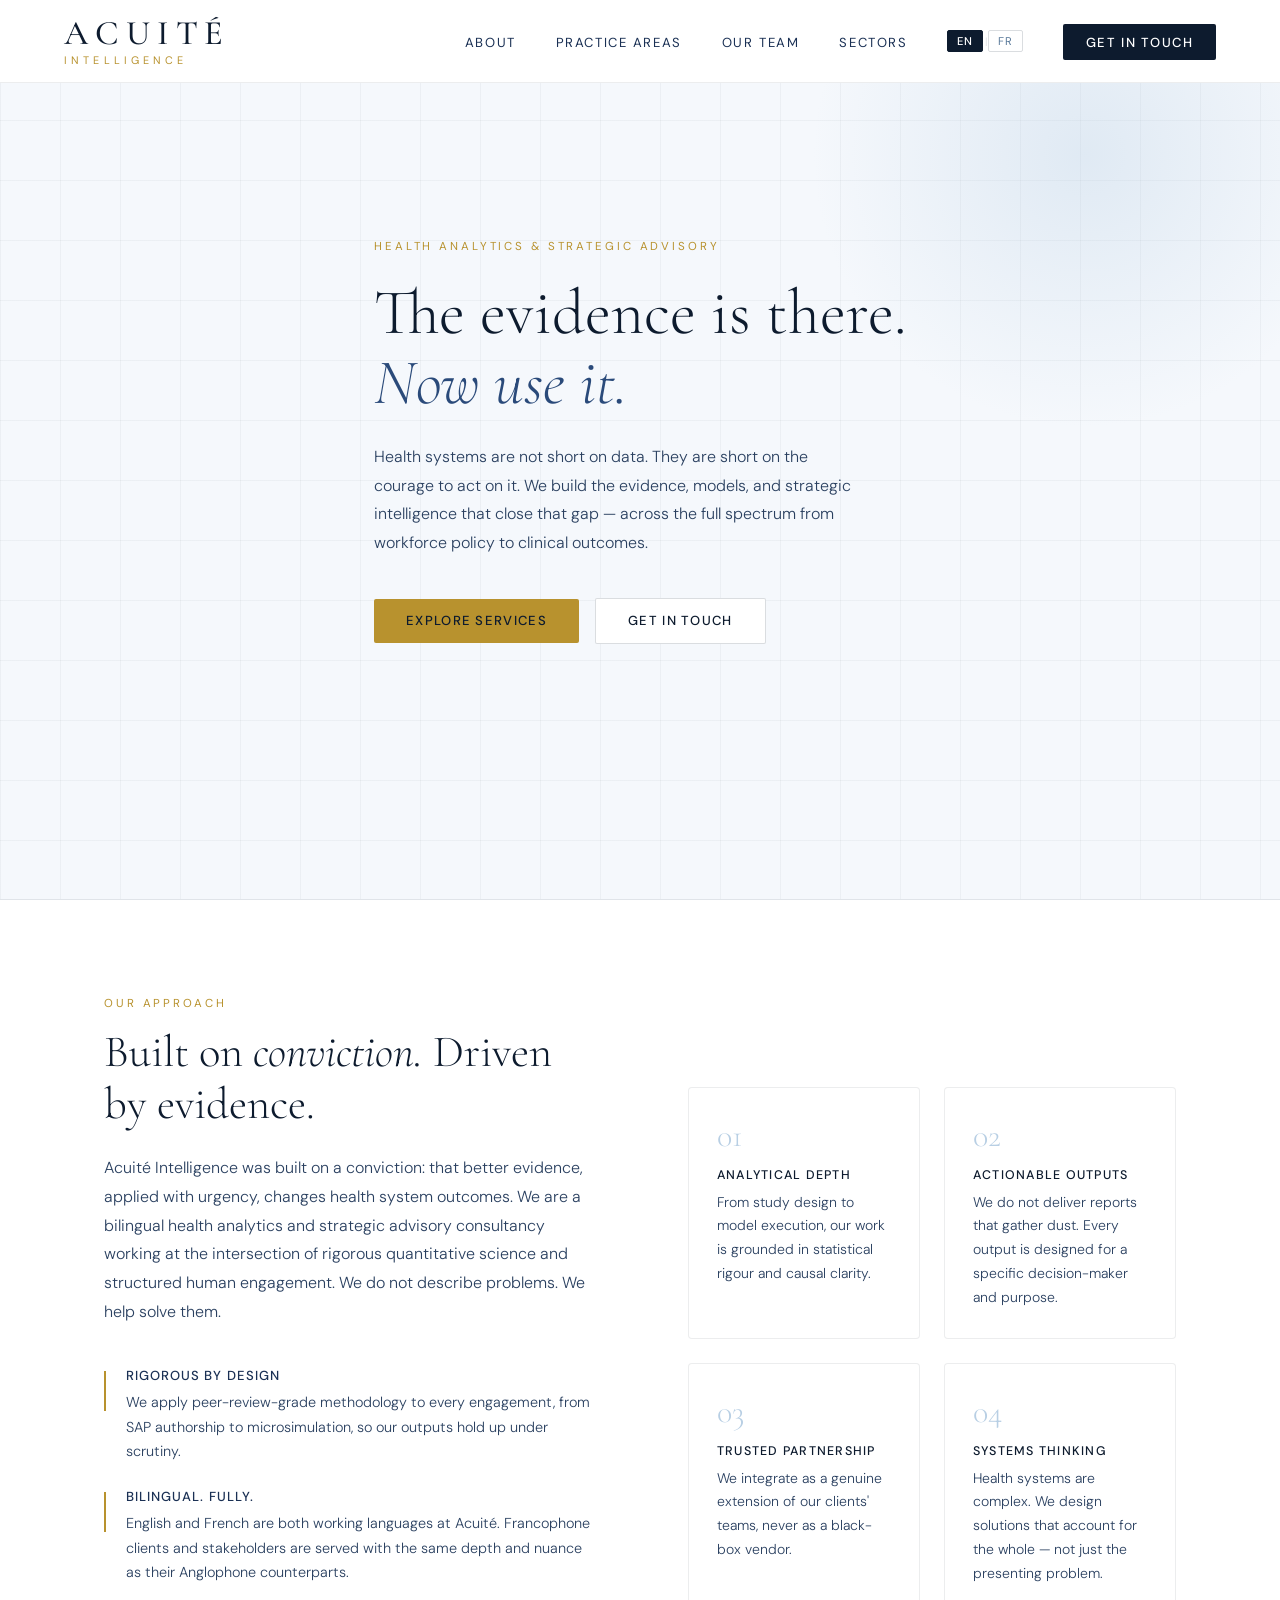
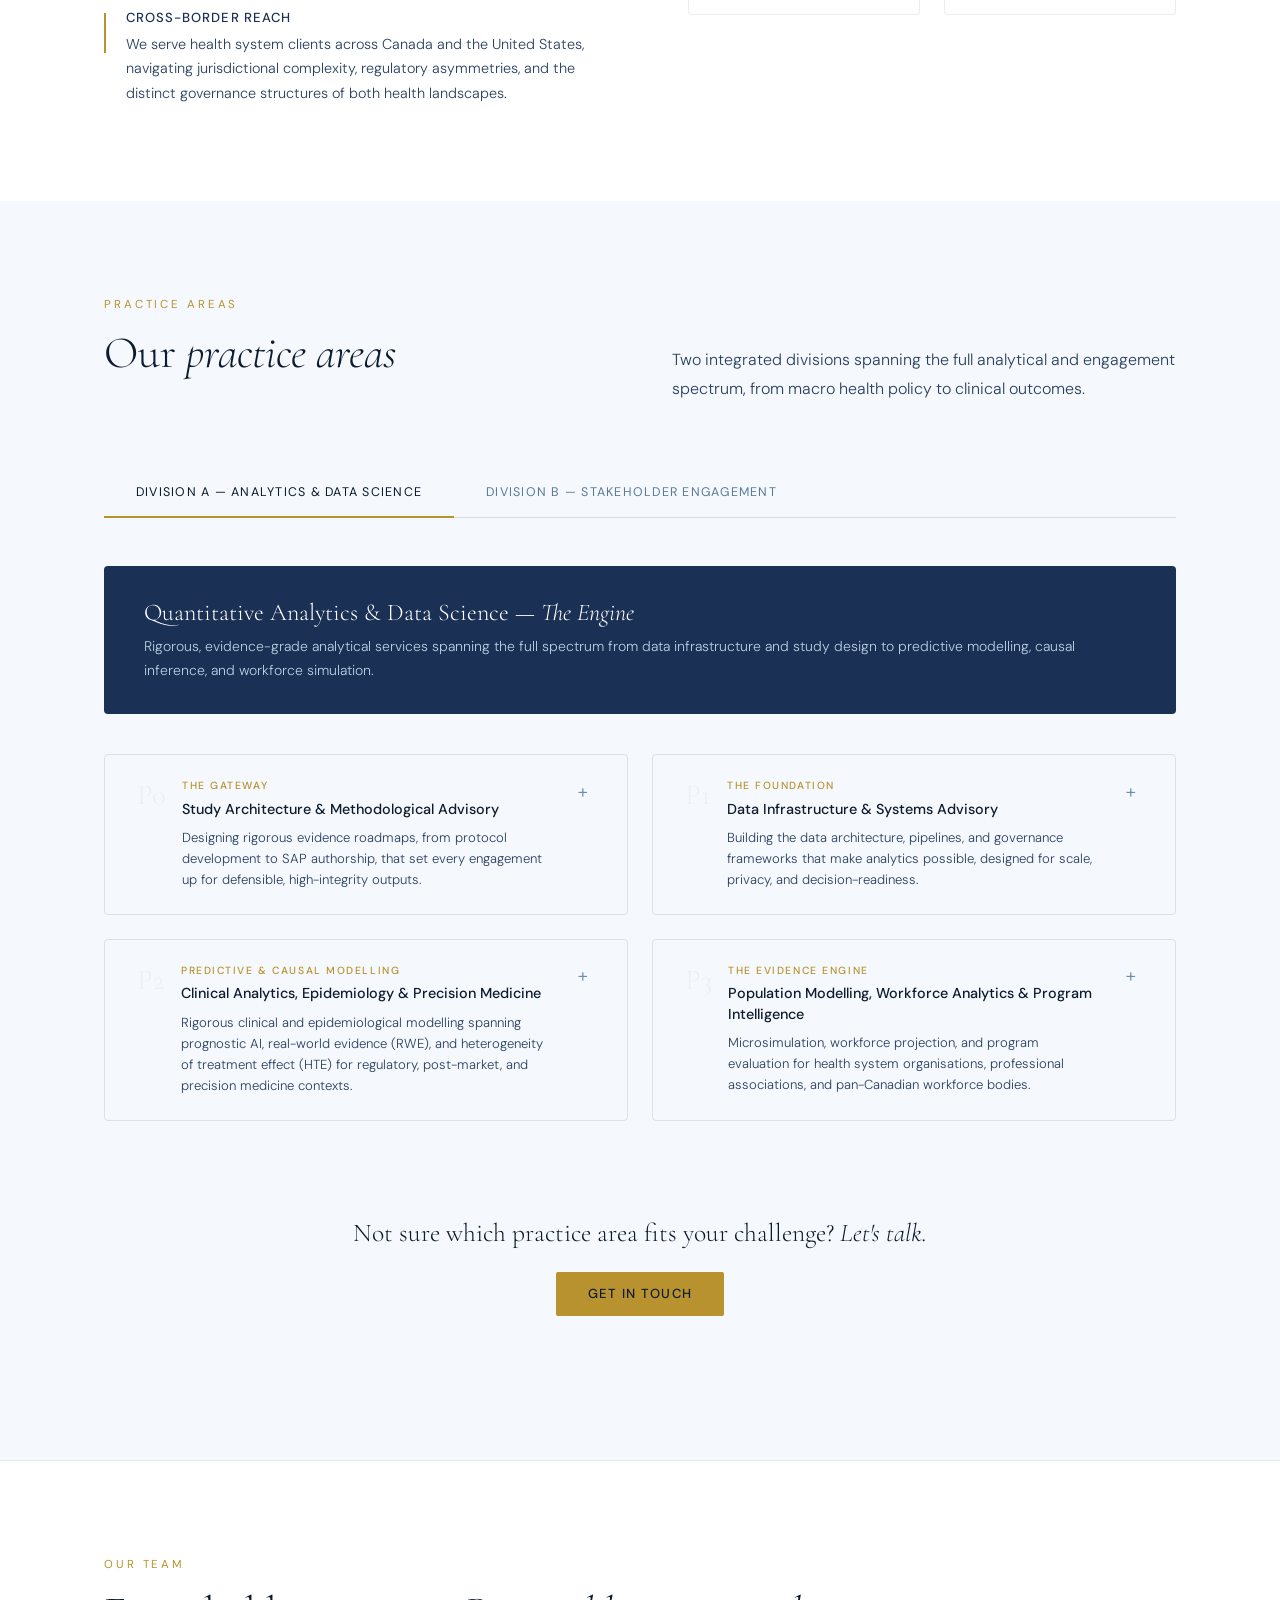
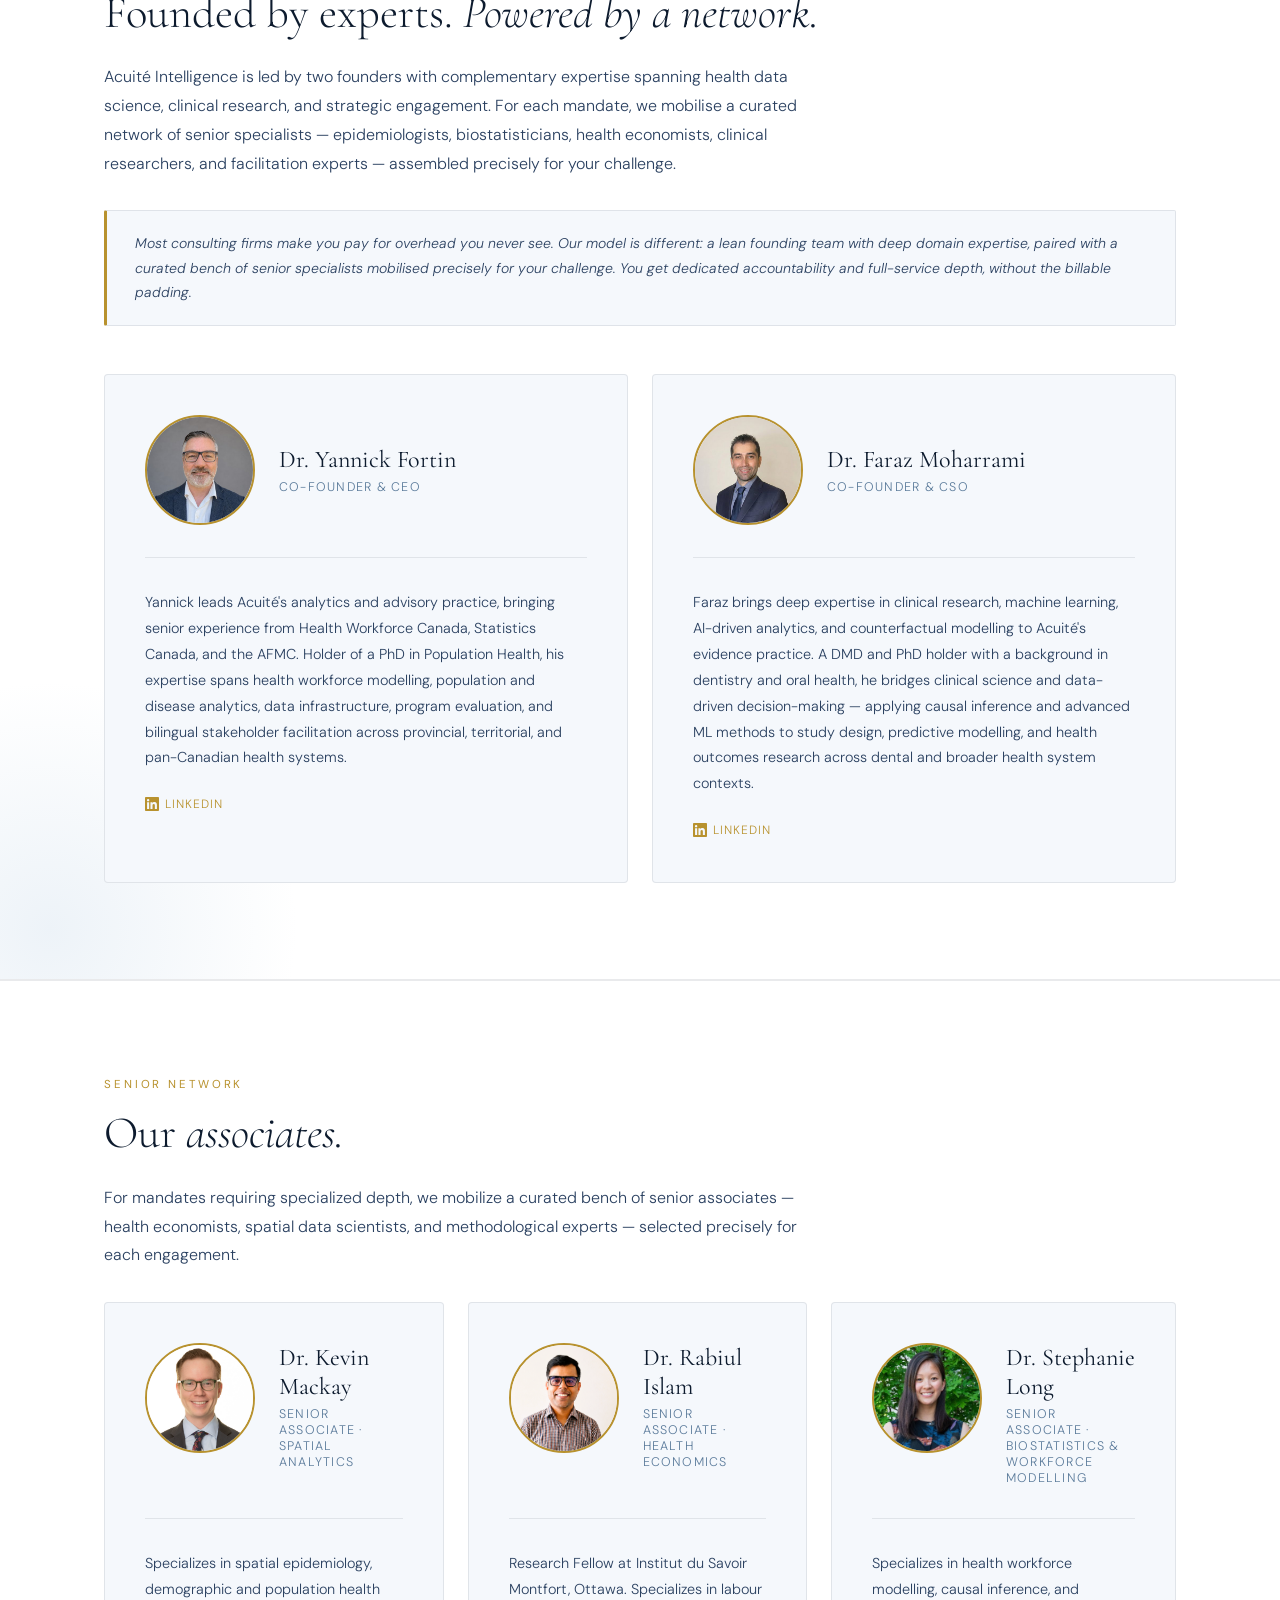
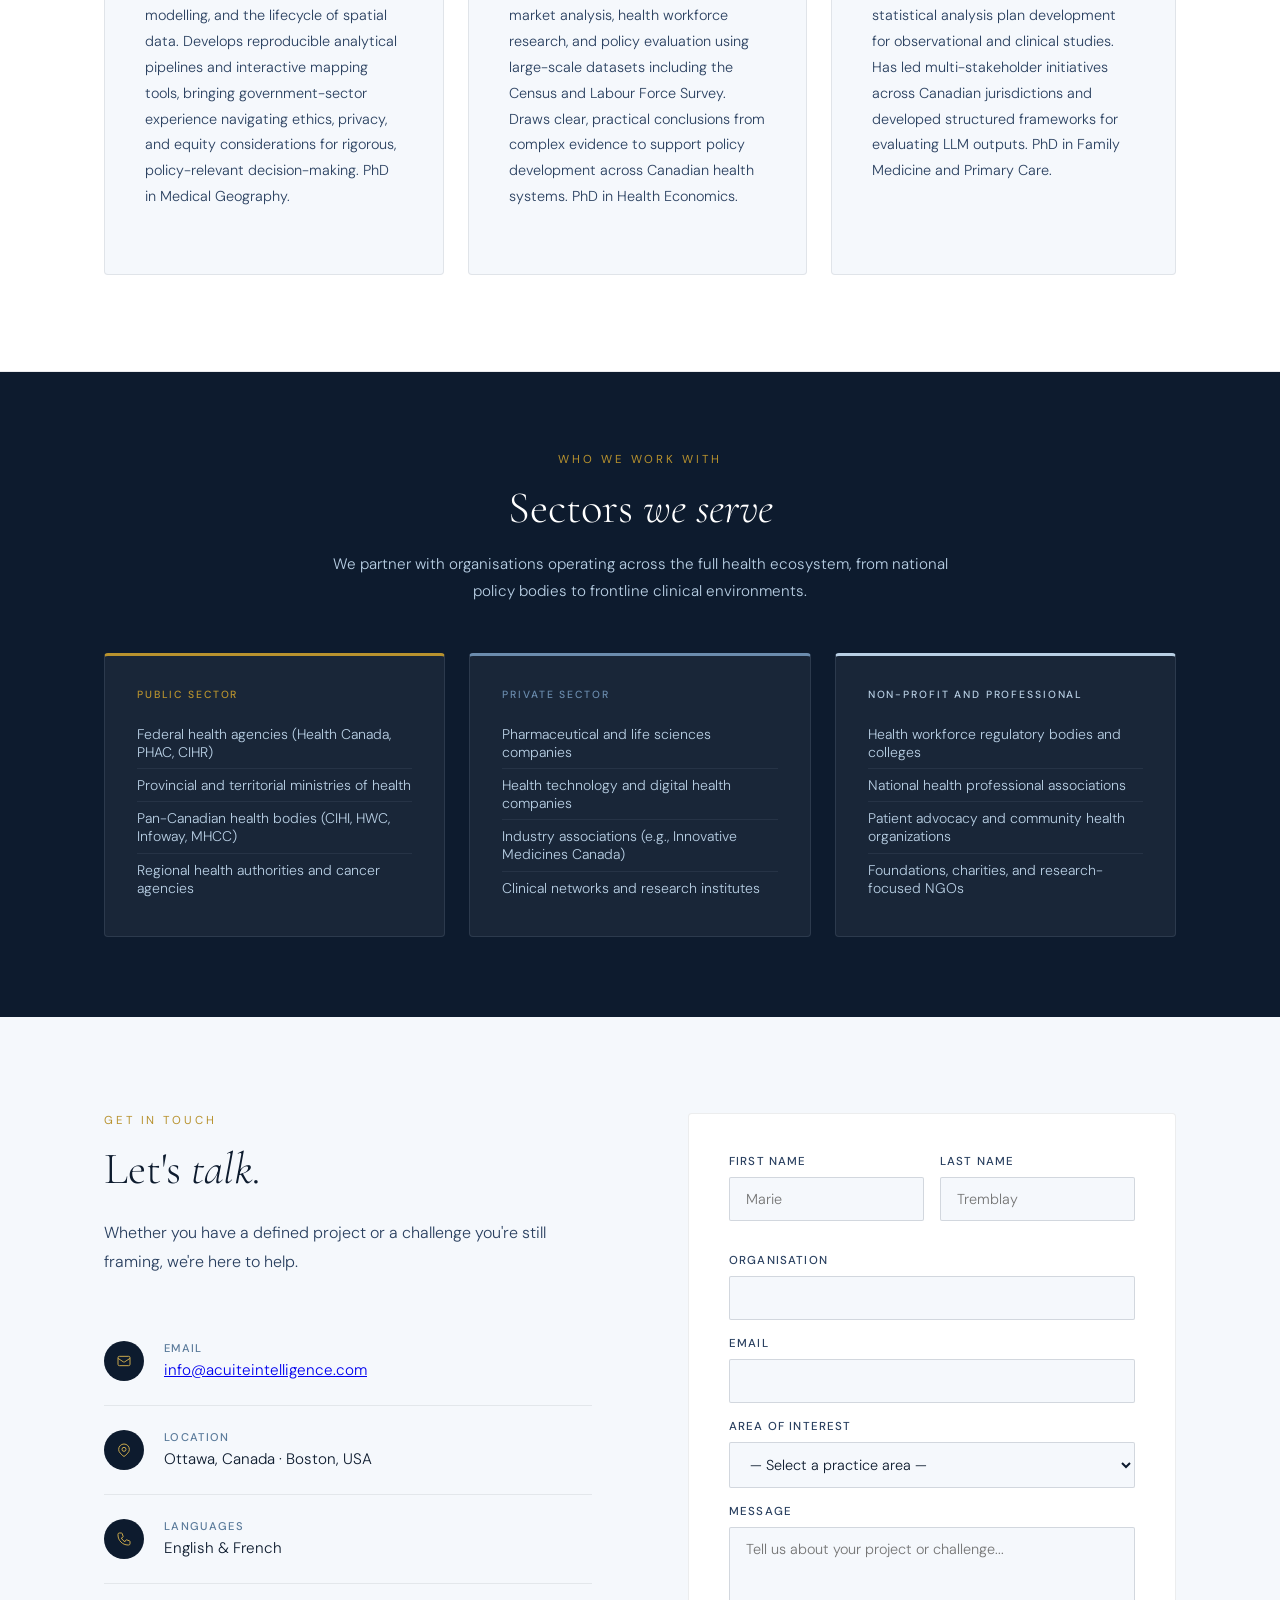
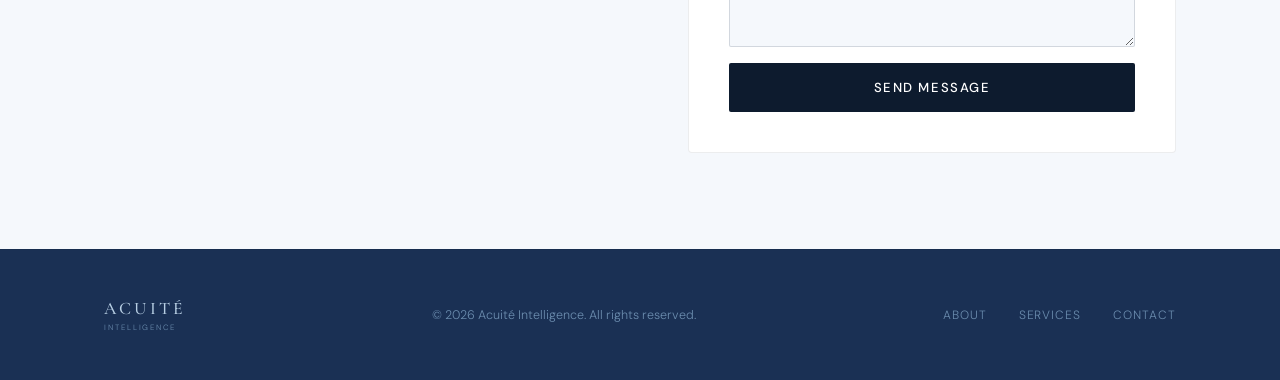
==== website/index.html @ c7eca4fe "Add Associates section with Kevin Mackay, Rabiul Islam, and Stephanie Long - New bilingual Associate" ====
<!DOCTYPE html>
<html lang="en">
<head>
<meta charset="UTF-8">
<meta name="viewport" content="width=device-width, initial-scale=1.0">
<title>Acuité Intelligence | Health Analytics & Stakeholder Engagement</title>
<link rel="preconnect" href="https://fonts.googleapis.com">
<link rel="preconnect" href="https://fonts.gstatic.com" crossorigin>
<link href="https://fonts.googleapis.com/css2?family=Cormorant+Garamond:ital,wght@0,300;0,400;0,500;0,600;1,300;1,400&family=DM+Sans:wght@300;400;500&display=swap" rel="stylesheet">
<style>
  :root {
    --navy-deep: #0d1b2e;
    --navy-mid: #1a3054;
    --navy-light: #2a4a7a;
    --slate: #3d5a80;
    --steel: #6b8cae;
    --mist: #b8cfe4;
    --cloud: #e8f0f8;
    --pearl: #f5f8fc;
    --white: #ffffff;
    --gold: #b8922e;
    --gold-light: #d4a93a;
    --gold-muted: #e8d8a8;
    --text-dark: #0d1b2e;
    --text-mid: #2a4060;
    --text-muted: #5a7a9a;

    /* Light theme overrides */
    --bg-primary: #ffffff;
    --bg-secondary: #f5f8fc;
    --bg-tertiary: #edf2f8;
    --border-light: rgba(13,27,46,0.09);
    --border-mid: rgba(13,27,46,0.15);
  }

  * { margin: 0; padding: 0; box-sizing: border-box; }

  html { scroll-behavior: smooth; }

  body {
    font-family: 'DM Sans', sans-serif;
    font-weight: 300;
    color: var(--text-dark);
    background: var(--white);
    overflow-x: hidden;
    width: 100%;
    max-width: 100vw;
  }

  /* ─── NAV ─── */
  nav {
    position: fixed;
    top: 0; left: 0; right: 0;
    z-index: 100;
    padding: 1rem 4rem;
    display: flex;
    align-items: center;
    justify-content: space-between;
    background: rgba(255,255,255,0.97);
    backdrop-filter: blur(12px);
    border-bottom: 1px solid rgba(13,27,46,0.08);
    transition: all 0.3s ease;
  }

  .nav-logo {
    display: flex;
    align-items: center;
    gap: 0.75rem;
    text-decoration: none;
  }

  .nav-logo-text {
    display: flex;
    flex-direction: column;
    line-height: 1;
    text-decoration: none;
    gap: 5px;
  }

  .nav-logo-name {
    font-family: 'Cormorant Garamond', serif;
    font-size: 2.15rem;
    font-weight: 500;
    letter-spacing: 0.2em;
    color: var(--navy-deep);
    line-height: 1;
  }

  .nav-logo-sub {
    font-family: 'DM Sans', sans-serif;
    font-size: 0.68rem;
    font-weight: 400;
    letter-spacing: 0.38em;
    color: var(--gold);
    text-transform: uppercase;
    line-height: 1;
  }

  .nav-logo:hover .nav-logo-name { color: var(--navy-mid); }
  .nav-logo:hover .nav-logo-sub { color: var(--navy-light); }

  .nav-links {
    display: flex;
    align-items: center;
    gap: 2.5rem;
    list-style: none;
  }

  .nav-links a {
    text-decoration: none;
    font-size: 0.82rem;
    font-weight: 400;
    letter-spacing: 0.12em;
    text-transform: uppercase;
    color: var(--navy-mid);
    transition: color 0.2s;
  }

  .nav-links a:hover { color: var(--gold); }

  .nav-lang {
    display: flex;
    gap: 0.4rem;
    align-items: center;
  }

  .lang-btn {
    background: none;
    border: 1px solid var(--border-mid);
    padding: 0.3rem 0.7rem;
    font-size: 0.75rem;
    letter-spacing: 0.08em;
    cursor: pointer;
    color: var(--text-mid);
    font-family: 'DM Sans', sans-serif;
    transition: all 0.2s;
    border-radius: 2px;
  }

  .lang-btn.active, .lang-btn:hover {
    background: var(--navy-deep);
    color: var(--white);
    border-color: var(--navy-deep);
  }

  .nav-cta {
    background: var(--navy-deep);
    color: var(--white) !important;
    padding: 0.6rem 1.4rem !important;
    border-radius: 2px;
    transition: background 0.2s !important;
    font-weight: 500 !important;
  }

  .nav-cta:hover { background: var(--navy-mid) !important; color: var(--white) !important; }

  /* ─── NAV LANG TOGGLE ─── */
  .nav-lang-item {
    display: flex;
    align-items: center;
    gap: 0;
  }

  .nav-lang-toggle {
    background: none;
    border: 1px solid var(--border-mid);
    padding: 0.2rem 0.55rem;
    font-size: 0.7rem;
    letter-spacing: 0.1em;
    font-weight: 400;
    cursor: pointer;
    color: var(--text-muted);
    font-family: 'DM Sans', sans-serif;
    transition: all 0.2s;
    text-transform: uppercase;
    border-radius: 2px;
  }

  .nav-lang-toggle.active {
    background: var(--navy-deep);
    color: var(--white);
    border-color: var(--navy-deep);
    font-weight: 500;
  }

  .nav-lang-toggle:hover:not(.active) {
    border-color: var(--navy-mid);
    color: var(--navy-deep);
  }

  .nav-lang-sep {
    color: var(--border-mid);
    font-size: 0.65rem;
    user-select: none;
    padding: 0 0.1rem;
  }


  /* ─── HAMBURGER MENU ─── */
  .hamburger {
    display: none;
    flex-direction: column;
    gap: 5px;
    cursor: pointer;
    padding: 4px;
    background: none;
    border: none;
    z-index: 200;
  }

  .hamburger span {
    display: block;
    width: 24px;
    height: 2px;
    background: var(--navy-deep);
    border-radius: 2px;
    transition: all 0.3s ease;
    transform-origin: center;
  }

  .hamburger.open span:nth-child(1) {
    transform: translateY(7px) rotate(45deg);
  }
  .hamburger.open span:nth-child(2) {
    opacity: 0;
    transform: scaleX(0);
  }
  .hamburger.open span:nth-child(3) {
    transform: translateY(-7px) rotate(-45deg);
  }

  .mobile-menu {
    display: none;
    position: fixed;
    top: 72px;
    left: 0;
    right: 0;
    background: rgba(255,255,255,0.98);
    backdrop-filter: blur(12px);
    border-bottom: 1px solid var(--border-light);
    z-index: 99;
    padding: 1.5rem 1.5rem 2rem;
    flex-direction: column;
    gap: 0;
    box-shadow: 0 8px 32px rgba(13,27,46,0.08);
  }

  .mobile-menu.open {
    display: flex;
  }

  .mobile-menu a {
    text-decoration: none;
    font-size: 0.9rem;
    font-weight: 400;
    letter-spacing: 0.08em;
    text-transform: uppercase;
    color: var(--navy-mid);
    padding: 1rem 0;
    border-bottom: 1px solid var(--border-light);
    display: block;
    transition: color 0.2s;
  }

  .mobile-menu a:last-child {
    border-bottom: none;
  }

  .mobile-menu a:hover { color: var(--gold); }

  .mobile-menu .mobile-cta {
    margin-top: 1.25rem;
    background: var(--navy-deep);
    color: var(--white) !important;
    text-align: center;
    padding: 0.9rem 1.5rem;
    border-radius: 2px;
    border-bottom: none !important;
    font-weight: 500 !important;
  }

  .mobile-menu .mobile-cta:hover {
    background: var(--navy-mid) !important;
  }

  .mobile-menu .mobile-lang {
    display: flex;
    gap: 0.5rem;
    margin-top: 1rem;
    padding-top: 1rem;
    border-top: 1px solid var(--border-light);
  }

  .mobile-menu .mobile-lang button {
    flex: 1;
    padding: 0.6rem;
    font-size: 0.8rem;
    font-family: 'DM Sans', sans-serif;
    letter-spacing: 0.1em;
    background: none;
    border: 1px solid var(--border-mid);
    border-radius: 2px;
    cursor: pointer;
    color: var(--text-mid);
    transition: all 0.2s;
  }

  .mobile-menu .mobile-lang button.active,
  .mobile-menu .mobile-lang button:hover {
    background: var(--navy-deep);
    color: var(--white);
    border-color: var(--navy-deep);
  }



  /* ─── HERO LANGUAGE TOGGLE ─── */
  .hero-lang {
    display: flex;
    align-items: center;
    gap: 0;
    margin-bottom: 2rem;
  }

  .hero-lang-btn {
    background: none;
    border: none;
    padding: 0.2rem 0.6rem;
    font-size: 0.72rem;
    letter-spacing: 0.12em;
    font-weight: 400;
    cursor: pointer;
    color: var(--text-muted);
    font-family: 'DM Sans', sans-serif;
    transition: color 0.2s;
    text-transform: uppercase;
  }

  .hero-lang-divider {
    font-size: 0.65rem;
    color: var(--border-mid);
    user-select: none;
  }

  .hero-lang-btn.active {
    color: var(--navy-deep);
    font-weight: 500;
  }

  .hero-lang-btn:hover:not(.active) {
    color: var(--navy-mid);
  }

  /* ─── HERO ─── */
  #home {
    min-height: 100vh;
    background: var(--bg-secondary);
    display: flex;
    align-items: center;
    position: relative;
    overflow: hidden;
    padding-top: 80px;
    border-bottom: 1px solid var(--border-light);
  }

  .hero-grid-overlay {
    position: absolute;
    inset: 0;
    background-image:
      linear-gradient(rgba(13,27,46,0.04) 1px, transparent 1px),
      linear-gradient(90deg, rgba(13,27,46,0.04) 1px, transparent 1px);
    background-size: 60px 60px;
  }

  .hero-accent {
    position: absolute;
    top: -120px;
    right: -80px;
    width: 550px;
    height: 550px;
    border-radius: 50%;
    background: radial-gradient(circle, rgba(184,207,228,0.35) 0%, transparent 70%);
  }

  .hero-content {
    position: relative;
    z-index: 2;
    max-width: 900px;
    margin: 0 auto;
    padding: 0 4rem;
    display: flex;
    flex-direction: column;
    align-items: flex-start;
  }

  .hero-text {}

  .hero-eyebrow {
    font-size: 0.72rem;
    letter-spacing: 0.25em;
    text-transform: uppercase;
    color: var(--gold);
    margin-bottom: 1.5rem;
    font-weight: 400;
  }

  .hero-title {
    font-family: 'Cormorant Garamond', serif;
    font-size: 4rem;
    font-weight: 300;
    line-height: 1.1;
    color: var(--navy-deep);
    margin-bottom: 1.5rem;
  }

  .hero-title em {
    font-style: italic;
    color: var(--navy-light);
  }

  .hero-subtitle {
    font-size: 1rem;
    line-height: 1.8;
    color: var(--text-mid);
    margin-bottom: 2.5rem;
    font-weight: 300;
    max-width: 480px;
  }

  .hero-subtitle-fr {
    display: none;
  }

  .hero-actions {
    display: flex;
    gap: 1rem;
    align-items: center;
  }

  .btn-primary {
    background: var(--gold);
    color: var(--navy-deep);
    padding: 0.85rem 2rem;
    text-decoration: none;
    font-size: 0.82rem;
    font-weight: 500;
    letter-spacing: 0.1em;
    text-transform: uppercase;
    border-radius: 2px;
    transition: all 0.2s;
  }

  .btn-primary:hover { background: var(--gold-light); }

  .btn-outline {
    color: var(--navy-deep);
    padding: 0.85rem 2rem;
    text-decoration: none;
    font-size: 0.82rem;
    font-weight: 500;
    letter-spacing: 0.1em;
    text-transform: uppercase;
    border: 1px solid var(--border-mid);
    border-radius: 2px;
    transition: all 0.2s;
    background: var(--white);
  }

  .btn-outline:hover { border-color: var(--navy-deep); background: var(--pearl); }

  .hero-visual {
    display: flex;
    flex-direction: column;
    gap: 1rem;
  }

  .hero-stat-card {
    background: rgba(255,255,255,0.05);
    border: 1px solid rgba(184,207,228,0.15);
    border-radius: 4px;
    padding: 1.5rem 2rem;
    display: flex;
    align-items: center;
    gap: 1.5rem;
    backdrop-filter: blur(8px);
    transition: all 0.3s;
    animation: fadeInRight 0.8s ease both;
  }

  .hero-stat-card:nth-child(2) { animation-delay: 0.15s; margin-left: 2rem; }
  .hero-stat-card:nth-child(3) { animation-delay: 0.3s; }

  @keyframes fadeInRight {
    from { opacity: 0; transform: translateX(30px); }
    to { opacity: 1; transform: translateX(0); }
  }

  .stat-icon {
    width: 40px;
    height: 40px;
    background: rgba(201,168,76,0.15);
    border-radius: 50%;
    display: flex;
    align-items: center;
    justify-content: center;
    flex-shrink: 0;
  }

  .stat-icon svg { width: 18px; height: 18px; }

  .stat-label {
    font-size: 0.72rem;
    letter-spacing: 0.1em;
    text-transform: uppercase;
    color: var(--steel);
    margin-bottom: 0.25rem;
  }

  .stat-value {
    font-family: 'Cormorant Garamond', serif;
    font-size: 1.3rem;
    font-weight: 400;
    color: var(--white);
  }

  /* ─── SECTIONS ─── */
  section {
    padding: 6rem 0;
    width: 100%;
    overflow-x: hidden;
  }

  .container {
    max-width: 1200px;
    margin: 0 auto;
    padding: 0 4rem;
  }

  .section-eyebrow {
    font-size: 0.72rem;
    letter-spacing: 0.25em;
    text-transform: uppercase;
    color: var(--gold);
    margin-bottom: 1rem;
    font-weight: 400;
  }

  .section-title {
    font-family: 'Cormorant Garamond', serif;
    font-size: 2.8rem;
    font-weight: 300;
    line-height: 1.15;
    color: var(--navy-deep);
    margin-bottom: 1.5rem;
  }

  .section-title em { font-style: italic; }

  .section-lead {
    font-size: 1rem;
    line-height: 1.8;
    color: var(--text-mid);
    max-width: 600px;
    font-weight: 300;
  }

  /* ─── ABOUT ─── */
  #about {
    background: var(--white);
  }

  .about-grid {
    display: grid;
    grid-template-columns: 1fr 1fr;
    gap: 6rem;
    align-items: center;
  }

  .about-text {}

  .about-pillars {
    display: flex;
    flex-direction: column;
    gap: 1.5rem;
    margin-top: 2.5rem;
  }

  .pillar {
    display: flex;
    gap: 1.25rem;
    align-items: flex-start;
  }

  .pillar-line {
    width: 2px;
    min-height: 40px;
    background: var(--gold);
    flex-shrink: 0;
    margin-top: 4px;
  }

  .pillar h4 {
    font-size: 0.82rem;
    font-weight: 500;
    letter-spacing: 0.08em;
    text-transform: uppercase;
    color: var(--navy-mid);
    margin-bottom: 0.4rem;
  }

  .pillar p {
    font-size: 0.9rem;
    line-height: 1.7;
    color: var(--text-mid);
    font-weight: 300;
  }

  .about-values {
    display: grid;
    grid-template-columns: 1fr 1fr;
    gap: 1.5rem;
  }

  .value-card {
    background: var(--white);
    border: 1px solid rgba(13,27,46,0.08);
    border-radius: 4px;
    padding: 1.75rem;
    transition: all 0.3s;
  }

  .value-card:hover {
    border-color: var(--gold);
    transform: translateY(-3px);
    box-shadow: 0 12px 40px rgba(13,27,46,0.08);
  }

  .value-num {
    font-family: 'Cormorant Garamond', serif;
    font-size: 2rem;
    font-weight: 300;
    color: var(--mist);
    display: block;
    margin-bottom: 0.75rem;
  }

  .value-card h4 {
    font-size: 0.78rem;
    font-weight: 500;
    letter-spacing: 0.1em;
    text-transform: uppercase;
    color: var(--navy-deep);
    margin-bottom: 0.5rem;
  }

  .value-card p {
    font-size: 0.875rem;
    line-height: 1.7;
    color: var(--text-mid);
    font-weight: 300;
  }

  /* ─── SERVICES ─── */
  #services {
    background: var(--bg-secondary);
  }

  .services-header {
    display: grid;
    grid-template-columns: 1fr 1fr;
    gap: 4rem;
    align-items: end;
    margin-bottom: 4rem;
  }

  .division-tabs {
    display: flex;
    gap: 0;
    border-bottom: 1px solid rgba(13,27,46,0.12);
    margin-bottom: 3rem;
  }

  .div-tab {
    padding: 1rem 2rem;
    font-size: 0.78rem;
    font-weight: 400;
    letter-spacing: 0.1em;
    text-transform: uppercase;
    color: var(--text-muted);
    cursor: pointer;
    border-bottom: 2px solid transparent;
    margin-bottom: -1px;
    transition: all 0.2s;
    background: none;
    border-top: none;
    border-left: none;
    border-right: none;
    font-family: 'DM Sans', sans-serif;
  }

  .div-tab.active {
    color: var(--navy-deep);
    border-bottom-color: var(--gold);
  }

  .div-tab:hover { color: var(--navy-mid); }

  .division-content { display: none; }
  .division-content.active { display: block; }

  .div-intro {
    background: var(--navy-mid);
    border-radius: 4px;
    padding: 2rem 2.5rem;
    margin-bottom: 2.5rem;
    display: flex;
    gap: 2rem;
    align-items: center;
  }

  .div-intro-text h3 {
    font-family: 'Cormorant Garamond', serif;
    font-size: 1.5rem;
    font-weight: 300;
    color: var(--white);
    margin-bottom: 0.5rem;
  }

  .div-intro-text p {
    font-size: 0.875rem;
    line-height: 1.7;
    color: var(--mist);
    font-weight: 300;
  }

  .practices-grid {
    display: grid;
    grid-template-columns: repeat(2, 1fr);
    gap: 1.5rem;
  }

  .practice-card {
    border: 1px solid rgba(13,27,46,0.1);
    border-radius: 4px;
    overflow: hidden;
    transition: all 0.3s;
    cursor: pointer;
  }

  .practice-card:hover {
    border-color: var(--navy-mid);
    box-shadow: 0 8px 32px rgba(13,27,46,0.1);
  }

  .practice-card.open { border-color: var(--gold); }

  .practice-header {
    padding: 1.5rem 2rem;
    display: flex;
    justify-content: space-between;
    align-items: flex-start;
    gap: 1rem;
  }

  .practice-num {
    font-family: 'Cormorant Garamond', serif;
    font-size: 1.8rem;
    font-weight: 300;
    color: var(--cloud);
    flex-shrink: 0;
    line-height: 1;
    margin-top: 2px;
  }

  .practice-meta { flex: 1; }

  .practice-tag {
    font-size: 0.65rem;
    font-weight: 500;
    letter-spacing: 0.15em;
    text-transform: uppercase;
    color: var(--gold);
    margin-bottom: 0.4rem;
  }

  .practice-title {
    font-size: 0.9rem;
    font-weight: 500;
    color: var(--navy-deep);
    line-height: 1.4;
  }

  .practice-goal {
    font-size: 0.82rem;
    line-height: 1.6;
    color: var(--text-mid);
    font-weight: 300;
    margin-top: 0.5rem;
  }

  .practice-toggle {
    width: 24px;
    height: 24px;
    display: flex;
    align-items: center;
    justify-content: center;
    flex-shrink: 0;
    color: var(--steel);
    transition: transform 0.2s;
    font-size: 1.2rem;
    line-height: 1;
  }

  .practice-card.open .practice-toggle { transform: rotate(45deg); }

  .practice-body {
    max-height: 0;
    overflow: hidden;
    transition: max-height 0.4s ease;
  }

  .practice-card.open .practice-body { max-height: 600px; }

  .practice-services {
    padding: 0 2rem 1.75rem;
    border-top: 1px solid rgba(13,27,46,0.07);
    margin-top: 0;
    padding-top: 1.25rem;
  }

  .practice-services li {
    font-size: 0.85rem;
    line-height: 1.6;
    color: var(--text-mid);
    font-weight: 300;
    padding: 0.4rem 0;
    border-bottom: 1px solid rgba(13,27,46,0.05);
    list-style: none;
    display: flex;
    gap: 0.75rem;
    align-items: flex-start;
  }

  .practice-services li::before {
    content: '—';
    color: var(--gold);
    flex-shrink: 0;
    font-size: 0.75rem;
    margin-top: 2px;
  }

  .practice-services li:last-child { border-bottom: none; }

  .services-cta {
    margin-top: 3rem;
    text-align: center;
    padding: 3rem 2rem;
    background: var(--pearl);
    border-radius: 4px;
  }

  .services-cta .btn-primary {
    display: inline-block;
    max-width: 280px;
    width: auto;
    white-space: nowrap;
  }

  .services-cta p {
    font-family: 'Cormorant Garamond', serif;
    font-size: 1.6rem;
    font-weight: 300;
    color: var(--navy-deep);
    margin-bottom: 1.5rem;
  }

  /* ─── TEAM / ABOUT ─── */
  #team {
    background: var(--white);
    position: relative;
    overflow: hidden;
    border-top: 1px solid var(--border-light);
    border-bottom: 1px solid var(--border-light);
  }

  #team::before {
    content: '';
    position: absolute;
    bottom: -200px;
    left: -200px;
    width: 500px;
    height: 500px;
    border-radius: 50%;
    background: radial-gradient(circle, rgba(184,207,228,0.25) 0%, transparent 70%);
  }

  .team-inner {
    position: relative;
    z-index: 2;
  }

  .team-header {
    margin-bottom: 2rem;
  }

  .team-header .section-title { color: var(--navy-deep); }
  .team-header .section-lead { color: var(--text-mid); max-width: 700px; }
  .team-header .section-eyebrow { color: var(--gold); }

  .team-network-note {
    background: var(--bg-secondary);
    border: 1px solid var(--border-light);
    border-left: 3px solid var(--gold);
    border-radius: 2px;
    padding: 1.25rem 1.75rem;
    margin-bottom: 3rem;
  }

  .team-network-note p {
    font-size: 0.875rem;
    line-height: 1.75;
    color: var(--text-mid);
    font-weight: 300;
    font-style: italic;
  }

  .team-cards-grid {
    display: grid;
    grid-template-columns: 1fr 1fr;
    gap: 1.5rem;
  }

  .team-card {
    background: var(--bg-secondary);
    border: 1px solid var(--border-light);
    border-radius: 4px;
    padding: 2.5rem;
    transition: box-shadow 0.3s;
  }

  .team-card:hover {
    box-shadow: 0 8px 32px rgba(13,27,46,0.08);
  }

  .team-member-header {
    display: flex;
    gap: 1.5rem;
    align-items: center;
    margin-bottom: 2rem;
    padding-bottom: 2rem;
    border-bottom: 1px solid var(--border-light);
  }


  /* ─── TEAM PHOTOS ─── */
  .team-photo-wrap {
    width: 110px;
    height: 110px;
    border-radius: 50%;
    overflow: hidden;
    border: 2px solid var(--gold);
    flex-shrink: 0;
  }

  .team-photo-wrap img {
    width: 100%;
    height: 100%;
    object-fit: cover;
    object-position: center top;
    display: block;
  }

  .team-avatar {
    width: 64px;
    height: 64px;
    background: rgba(201,168,76,0.2);
    border: 1px solid var(--gold);
    border-radius: 50%;
    display: flex;
    align-items: center;
    justify-content: center;
    font-family: 'Cormorant Garamond', serif;
    font-size: 1.4rem;
    font-weight: 400;
    color: var(--gold);
    flex-shrink: 0;
  }

  .team-member-name {
    font-family: 'Cormorant Garamond', serif;
    font-size: 1.5rem;
    font-weight: 400;
    color: var(--navy-deep);
    margin-bottom: 0.3rem;
  }

  .team-member-title {
    font-size: 0.78rem;
    letter-spacing: 0.1em;
    text-transform: uppercase;
    color: var(--text-muted);
  }

  .team-bio {
    font-size: 0.9rem;
    line-height: 1.8;
    color: var(--text-mid);
    font-weight: 300;
    margin-bottom: 1.5rem;
  }

  .team-credentials {
    display: flex;
    flex-wrap: wrap;
    gap: 0.5rem;
  }

  .credential {
    background: var(--bg-tertiary);
    border: 1px solid var(--border-mid);
    padding: 0.35rem 0.85rem;
    border-radius: 2px;
    font-size: 0.72rem;
    letter-spacing: 0.08em;
    color: var(--text-mid);
  }

  /* ─── CONTACT ─── */
  #contact {
    background: var(--bg-secondary);
    overflow-x: hidden;
  }

  #contact .section-title,
  #contact .section-lead,
  #contact p {
    max-width: 100%;
    overflow-wrap: break-word;
    word-break: break-word;
    hyphens: auto;
  }

  .contact-grid {
    display: grid;
    grid-template-columns: 1fr 1fr;
    gap: 6rem;
    align-items: start;
  }

  .contact-grid, .contact-grid * {
    word-break: break-word;
    overflow-wrap: break-word;
  }

  .section-title {
    overflow-wrap: break-word;
    word-break: break-word;
    hyphens: auto;
  }

  .contact-info {}

  .contact-item {
    display: flex;
    gap: 1.25rem;
    align-items: flex-start;
    padding: 1.5rem 0;
    border-bottom: 1px solid rgba(13,27,46,0.08);
  }

  .contact-icon {
    width: 40px;
    height: 40px;
    background: var(--navy-deep);
    border-radius: 50%;
    display: flex;
    align-items: center;
    justify-content: center;
    flex-shrink: 0;
  }

  .contact-icon svg { width: 16px; height: 16px; }

  .contact-label {
    font-size: 0.7rem;
    font-weight: 500;
    letter-spacing: 0.12em;
    text-transform: uppercase;
    color: var(--text-muted);
    margin-bottom: 0.3rem;
  }

  .contact-value {
    font-size: 0.95rem;
    color: var(--navy-deep);
    font-weight: 300;
  }

  .contact-form {
    background: var(--white);
    border: 1px solid rgba(13,27,46,0.08);
    border-radius: 4px;
    padding: 2.5rem;
  }

  .form-row {
    display: grid;
    grid-template-columns: 1fr 1fr;
    gap: 1rem;
    margin-bottom: 1rem;
  }

  .form-group {
    display: flex;
    flex-direction: column;
    gap: 0.5rem;
    margin-bottom: 1rem;
  }

  .form-group label {
    font-size: 0.72rem;
    font-weight: 500;
    letter-spacing: 0.1em;
    text-transform: uppercase;
    color: var(--text-mid);
  }

  .form-group input,
  .form-group textarea,
  .form-group select {
    border: 1px solid rgba(13,27,46,0.15);
    border-radius: 2px;
    padding: 0.75rem 1rem;
    font-size: 0.9rem;
    font-family: 'DM Sans', sans-serif;
    font-weight: 300;
    color: var(--text-dark);
    background: var(--pearl);
    outline: none;
    transition: border-color 0.2s;
  }

  .form-group input:focus,
  .form-group textarea:focus,
  .form-group select:focus {
    border-color: var(--navy-mid);
    background: var(--white);
  }

  /* Prevent inputs from exceeding container width */
  .form-group input,
  .form-group textarea,
  .form-group select {
    width: 100%;
    max-width: 100%;
    box-sizing: border-box;
  }

  .contact-form {
    width: 100%;
    box-sizing: border-box;
  }

  .form-group textarea { min-height: 120px; resize: vertical; }

  .form-submit {
    width: 100%;
    background: var(--navy-deep);
    color: var(--white);
    border: none;
    padding: 1rem 2rem;
    font-size: 0.82rem;
    font-weight: 500;
    letter-spacing: 0.12em;
    text-transform: uppercase;
    cursor: pointer;
    border-radius: 2px;
    font-family: 'DM Sans', sans-serif;
    transition: background 0.2s;
  }

  .form-submit:hover { background: var(--navy-mid); }

  /* ─── BOOKING ─── */
  #booking {
    background: var(--white);
    border-top: 1px solid var(--border-light);
  }

  .booking-inner {
    display: grid;
    grid-template-columns: 1fr 2fr;
    gap: 6rem;
    align-items: start;
  }

  .calendly-placeholder {
    background: var(--pearl);
    border: 1px dashed rgba(13,27,46,0.2);
    border-radius: 4px;
    padding: 4rem 2rem;
    text-align: center;
  }

  .calendly-placeholder p {
    font-size: 0.875rem;
    color: var(--text-muted);
    line-height: 1.7;
  }

  .calendly-placeholder strong {
    display: block;
    font-size: 0.82rem;
    font-weight: 500;
    letter-spacing: 0.1em;
    text-transform: uppercase;
    color: var(--navy-mid);
    margin-bottom: 0.75rem;
  }

  /* ─── FOOTER ─── */
  footer {
    background: var(--navy-mid);
    padding: 3rem 0;
    border-top: 1px solid rgba(13,27,46,0.15);
  }

  .footer-inner {
    display: flex;
    justify-content: space-between;
    align-items: center;
  }


  .footer-logo img { height: 36px; filter: brightness(10); opacity: 0.7; }

  .footer-copy {
    font-size: 0.78rem;
    color: var(--steel);
    text-align: center;
  }

  .footer-links {
    display: flex;
    gap: 2rem;
  }

  .footer-links a {
    font-size: 0.75rem;
    letter-spacing: 0.08em;
    text-transform: uppercase;
    color: var(--steel);
    text-decoration: none;
    transition: color 0.2s;
  }

  .footer-links a:hover { color: var(--gold); }

  /* ─── ANIMATIONS ─── */
  .fade-in {
    opacity: 0;
    transform: translateY(20px);
    transition: opacity 0.7s ease, transform 0.7s ease;
  }

  .fade-in.visible {
    opacity: 1;
    transform: translateY(0);
  }

  /* ─── FR hidden by default ─── */
  [lang-fr] { display: none; }
  body.fr [lang-en] { display: none; }
  body.fr [lang-fr] { display: block; }
  body.fr span[lang-fr] { display: inline; }
  body.fr span[lang-en] { display: none; }
  body.fr .hero-subtitle-fr { display: block; }
  body.fr .hero-subtitle-en { display: none; }

  /* ─── MOBILE RESPONSIVENESS ─── */
  @media (max-width: 768px) {
    #sectors .container > div:last-child { grid-template-columns: 1fr !important; }
    .services-cta .btn-primary { white-space: normal; max-width: 220px; padding: 0.85rem 1.25rem; }
    .services-cta { padding: 2rem 1.5rem; }
    nav {
      padding: 1rem 1.5rem;
      flex-wrap: wrap;
      gap: 0.75rem;
    }
    .nav-links {
      display: none;
    }
    .nav-lang { display: none; }
    .hamburger { display: flex; margin-left: auto; }

    .hero-content { padding: 0 1.5rem; }
    .hero-title { font-size: 2.6rem; }
    .hero-actions { flex-direction: column; align-items: flex-start; gap: 0.75rem; }

    .container { padding: 0 1.5rem; }
    section { padding: 4rem 0; }

    .about-grid { grid-template-columns: 1fr; gap: 3rem; }
    .about-values { grid-template-columns: 1fr; }

    .services-header { grid-template-columns: 1fr; gap: 1.5rem; }
    .practices-grid { grid-template-columns: 1fr; }
    .division-tabs { flex-direction: column; }
    .div-tab { border-bottom: 1px solid rgba(13,27,46,0.1); border-left: 3px solid transparent; padding: 0.85rem 1.25rem; text-align: left; }
    .div-tab.active { border-left-color: var(--gold); border-bottom-color: rgba(13,27,46,0.1); }

    .team-cards-grid { grid-template-columns: 1fr; }

    .contact-grid { grid-template-columns: 1fr; gap: 3rem; }
    .form-row { grid-template-columns: 1fr; }

    .booking-inner { grid-template-columns: 1fr; gap: 3rem; }
    .section-title { font-size: 2rem !important; word-break: break-word; hyphens: auto; }
    .contact-grid { gap: 2rem; }
    .contact-value, .section-lead, .section-title { word-break: break-word; overflow-wrap: break-word; max-width: 100%; }
    #contact .container { padding: 0 1.25rem; overflow: hidden; }
    #contact .section-title { font-size: 1.8rem !important; }
    #contact .contact-form { padding: 1.5rem; width: 100%; box-sizing: border-box; overflow: hidden; }
    #contact .form-row { grid-template-columns: 1fr; gap: 0; }
    #contact .form-group input,
    #contact .form-group textarea,
    #contact .form-group select { width: 100%; max-width: 100%; box-sizing: border-box; }
    .contact-form, .contact-form * { max-width: 100%; box-sizing: border-box; }

    .footer-inner { flex-direction: column; gap: 1.5rem; text-align: center; }
    .footer-links { justify-content: center; }

    .section-title { font-size: 2.2rem; }
    .hero-title { font-size: 2.4rem; }
  }

  @media (max-width: 480px) {
    .hero-title { font-size: 2rem; }
    .section-title { font-size: 1.9rem; }
    nav { padding: 0.9rem 1.25rem; }
  }


  /* --- ASSOCIATES --- */
  .associates-grid {
    display: grid;
    grid-template-columns: repeat(3, 1fr);
    gap: 1.5rem;
    align-items: start;
  }

  .associates-grid .team-member-header { align-items: flex-start; }

  /* Subgrid: header row height syncs to tallest card automatically */
  @supports (grid-template-rows: subgrid) {
    .associates-grid {
      grid-template-rows: auto auto;
      row-gap: 0;
      column-gap: 1.5rem;
      align-items: stretch;
    }
    .associates-grid .team-card {
      grid-row: span 2;
      display: grid;
      grid-template-rows: subgrid;
    }
  }

  @media (max-width: 900px) {
    .associates-grid { grid-template-columns: 1fr 1fr; }
  }

  @media (max-width: 600px) {
    .associates-grid { grid-template-columns: 1fr; }
  }
</style>
</head>
<body>

<!-- NAV -->
<nav>
  <a href="#home" class="nav-logo">
    <span class="nav-logo-text">
      <span class="nav-logo-name">ACUITÉ</span>
      <span class="nav-logo-sub">INTELLIGENCE</span>
    </span>
  </a>
  <ul class="nav-links">
    <li><a href="#about"><span lang-en>About</span><span lang-fr>À propos</span></a></li>
    <li><a href="#services"><span lang-en>Practice Areas</span><span lang-fr>Expertises</span></a></li>
    <li><a href="#team"><span lang-en>Our Team</span><span lang-fr>L'équipe</span></a></li>
    <li><a href="#sectors"><span lang-en>Sectors</span><span lang-fr>Secteurs</span></a></li>
    <li class="nav-lang-item"><button class="nav-lang-toggle active" id="navLangEn" onclick="setLang('en')">EN</button><span class="nav-lang-sep">|</span><button class="nav-lang-toggle" id="navLangFr" onclick="setLang('fr')">FR</button></li>
    <li><a href="#contact" class="nav-cta"><span lang-en>Get in Touch</span><span lang-fr>Nous joindre</span></a></li>
  </ul>
  <button class="hamburger" id="hamburger" onclick="toggleMenu()" aria-label="Menu">
    <span></span>
    <span></span>
    <span></span>
  </button>
</nav>

<!-- MOBILE MENU -->
<div class="mobile-menu" id="mobileMenu">
  <a href="#about" onclick="closeMenu()"><span lang-en>About</span><span lang-fr>À propos</span></a>
  <a href="#services" onclick="closeMenu()"><span lang-en>Practice Areas</span><span lang-fr>Expertises</span></a>
  <a href="#team" onclick="closeMenu()"><span lang-en>Our Team</span><span lang-fr>L'équipe</span></a>
  <a href="#sectors" onclick="closeMenu()"><span lang-en>Sectors</span><span lang-fr>Secteurs</span></a>
  <a href="#contact" class="mobile-cta" onclick="closeMenu()"><span lang-en>Get in Touch</span><span lang-fr>Nous joindre</span></a>
  <div class="mobile-lang">
    <button id="mobileLangEn" class="active" onclick="setLang('en'); updateMobileLang('en')">EN — English</button>
    <button id="mobileLangFr" onclick="setLang('fr'); updateMobileLang('fr')">FR — Français</button>
  </div>
</div>

<!-- HERO -->
<section id="home">
  <div class="hero-grid-overlay"></div>
  <div class="hero-accent"></div>
  <div class="hero-content">
    <div class="hero-text fade-in">
      <p class="hero-eyebrow"><span lang-en>Health Analytics &amp; Strategic Advisory</span><span lang-fr>Analyse en santé et conseil stratégique</span></p>
      <h1 class="hero-title">
        <span lang-en>The evidence is there.<br><em>Now use it.</em></span>
        <span lang-fr>Les données sont là.<br><em>Passons à l'action.</em></span>
      </h1>
      <p class="hero-subtitle hero-subtitle-en">Health systems are not short on data. They are short on the courage to act on it. We build the evidence, models, and strategic intelligence that close that gap — across the full spectrum from workforce policy to clinical outcomes.</p>
      <p class="hero-subtitle hero-subtitle-fr">Les systèmes de santé croulent sous les données. Ce qui fait défaut, c'est le courage de les transformer en décisions. Nous construisons les données probantes, les modèles et l'intelligence stratégique qui permettent de passer aux actes — de la planification de la main-d'œuvre jusqu'aux résultats cliniques.</p>
      <div class="hero-actions">
        <a href="#services" class="btn-primary"><span lang-en>Explore Services</span><span lang-fr>Nos services</span></a>
        <a href="#contact" class="btn-outline"><span lang-en>Get in Touch</span><span lang-fr>Nous joindre</span></a>
      </div>
    </div>
  </div>
</section>

<!-- ABOUT -->
<section id="about">
  <div class="container">
    <div class="about-grid">
      <div class="about-text fade-in">
        <p class="section-eyebrow"><span lang-en>Our Approach</span><span lang-fr>Notre approche</span></p>
        <h2 class="section-title"><span lang-en>Built on <em>conviction.</em> Driven by evidence.</span><span lang-fr>Fondée sur nos <em>convictions.</em> Guidée par les données.</span></h2>
        <p class="section-lead" lang-en>Acuité Intelligence was built on a conviction: that better evidence, applied with urgency, changes health system outcomes. We are a bilingual health analytics and strategic advisory consultancy working at the intersection of rigorous quantitative science and structured human engagement. We do not describe problems. We help solve them.</p>
        <p class="section-lead" lang-fr>Acuité Intelligence est née d'une conviction : de meilleures données probantes, appliquées avec rigueur et urgence, transforment les résultats des systèmes de santé. Nous sommes un cabinet-conseil bilingue en analyse de la santé et en conseil stratégique, à la croisée de la science quantitative rigoureuse et de la mobilisation structurée des parties prenantes. Nous ne nous contentons pas de décrire les problèmes. Nous contribuons à les résoudre.</p>
        <div class="about-pillars">
          <div class="pillar">
            <div class="pillar-line"></div>
            <div>
              <h4><span lang-en>Rigorous by Design</span><span lang-fr>La rigueur, d'abord</span></h4>
              <p lang-en>We apply peer-review-grade methodology to every engagement, from SAP authorship to microsimulation, so our outputs hold up under scrutiny.</p>
              <p lang-fr>Du plan d'analyse statistique (PAS) à la microsimulation, nous appliquons à chaque mandat une méthodologie digne des revues à comité de lecture. Nos livrables résistent à l'examen le plus rigoureux.</p>
            </div>
          </div>
          <div class="pillar">
            <div class="pillar-line"></div>
            <div>
              <h4><span lang-en>Bilingual. Fully.</span><span lang-fr>Vraiment bilingue.</span></h4>
              <p lang-en>English and French are both working languages at Acuité. Francophone clients and stakeholders are served with the same depth and nuance as their Anglophone counterparts.</p>
              <p lang-fr>Le français n'est pas une option chez Acuité. C'est une langue de travail à part entière, du protocole jusqu'au livrable final. Nos clients et parties prenantes francophones bénéficient de la même profondeur d'analyse et du même niveau de nuance que leurs homologues anglophones.</p>
            </div>
          </div>
          <div class="pillar">
            <div class="pillar-line"></div>
            <div>
              <h4><span lang-en>Cross-Border Reach</span><span lang-fr>Au-delà des frontières</span></h4>
              <p lang-en>We serve health system clients across Canada and the United States, navigating jurisdictional complexity, regulatory asymmetries, and the distinct governance structures of both health landscapes.</p>
              <p lang-fr>Nous accompagnons des organisations du système de santé au Canada comme aux États-Unis. Nous maîtrisons les particularités juridictionnelles, les asymétries réglementaires et les structures de gouvernance propres à chaque contexte.</p>
            </div>
          </div>
        </div>
      </div>
      <div class="about-values fade-in">
        <div class="value-card">
          <span class="value-num">01</span>
          <h4><span lang-en>Analytical Depth</span><span lang-fr>L'analyse au cœur de tout</span></h4>
          <p lang-en>From study design to model execution, our work is grounded in statistical rigour and causal clarity.</p>
          <p lang-fr>De la conception de l'étude à l'exécution du modèle, notre travail repose sur la rigueur statistique et la clarté causale.</p>
        </div>
        <div class="value-card">
          <span class="value-num">02</span>
          <h4><span lang-en>Actionable Outputs</span><span lang-fr>Des livrables qui changent les décisions</span></h4>
          <p lang-en>We do not deliver reports that gather dust. Every output is designed for a specific decision-maker and purpose.</p>
          <p lang-fr>Nous ne livrons pas de rapports voués à prendre la poussière. Chaque livrable est conçu pour un décideur précis et un objectif précis.</p>
        </div>
        <div class="value-card">
          <span class="value-num">03</span>
          <h4><span lang-en>Trusted Partnership</span><span lang-fr>Un véritable partenariat</span></h4>
          <p lang-en>We integrate as a genuine extension of our clients' teams, never as a black-box vendor.</p>
          <p lang-fr>Nous nous intégrons comme une véritable extension des équipes de nos clients, jamais comme un fournisseur opaque.</p>
        </div>
        <div class="value-card">
          <span class="value-num">04</span>
          <h4><span lang-en>Systems Thinking</span><span lang-fr>Une vision d'ensemble</span></h4>
          <p lang-en>Health systems are complex. We design solutions that account for the whole — not just the presenting problem.</p>
          <p lang-fr>Les systèmes de santé sont complexes. Nous concevons des solutions qui tiennent compte de l'ensemble du système, pas seulement du problème apparent.</p>
        </div>
      </div>
    </div>
  </div>
</section>


<!-- SERVICES -->
<section id="services">
  <div class="container">
    <div class="services-header fade-in">
      <div>
        <p class="section-eyebrow"><span lang-en>Practice Areas</span><span lang-fr>Champs d'expertise</span></p>
        <h2 class="section-title"><span lang-en>Our <em>practice areas</em></span><span lang-fr>Nos <em>domaines d'expertise</em></span></h2>
      </div>
      <p class="section-lead" lang-en>Two integrated divisions spanning the full analytical and engagement spectrum, from macro health policy to clinical outcomes.</p>
      <p class="section-lead" lang-fr>Deux divisions intégrées qui couvrent l'ensemble du spectre analytique et de mobilisation, de la politique de santé aux résultats cliniques.</p>
    </div>

    <div class="division-tabs">
      <button class="div-tab active" onclick="showDiv('div-a')">
        <span lang-en>Division A — Analytics &amp; Data Science</span>
        <span lang-fr>Division A — Analyse et science des données</span>
      </button>
      <button class="div-tab" onclick="showDiv('div-b')">
        <span lang-en>Division B — Stakeholder Engagement</span>
        <span lang-fr>Division B — Mobilisation des parties prenantes</span>
      </button>
    </div>

    <!-- Division A -->
    <div id="div-a" class="division-content active">
      <div class="div-intro">
        <div class="div-intro-text">
          <h3 lang-en>Quantitative Analytics &amp; Data Science — <em>The Engine</em></h3>
          <h3 lang-fr>Analyse quantitative et science des données — <em>Le cœur du métier</em></h3>
          <p lang-en>Rigorous, evidence-grade analytical services spanning the full spectrum from data infrastructure and study design to predictive modelling, causal inference, and workforce simulation.</p>
          <p lang-fr>Des services d'analyse rigoureux, de niveau scientifique, couvrant l'ensemble du spectre : infrastructure de données, conception d'études, modélisation prédictive, inférence causale et simulation de la main-d'œuvre.</p>
        </div>
      </div>
      <div class="practices-grid">

        <div class="practice-card" onclick="togglePractice(this)">
          <div class="practice-header">
            <span class="practice-num">P0</span>
            <div class="practice-meta">
              <p class="practice-tag"><span lang-en>The Gateway</span><span lang-fr>Le point de départ</span></p>
              <p class="practice-title"><span lang-en>Study Architecture &amp; Methodological Advisory</span><span lang-fr>Architecture d'études et conseil méthodologique</span></p>
              <p class="practice-goal" lang-en>Designing rigorous evidence roadmaps, from protocol development to SAP authorship, that set every engagement up for defensible, high-integrity outputs.</p>
              <p class="practice-goal" lang-fr>Nous concevons des feuilles de route probantes rigoureuses, du protocole de recherche au plan d'analyse statistique, pour que chaque mandat produise des livrables défendables et irréprochables.</p>
            </div>
            <span class="practice-toggle">+</span>
          </div>
          <div class="practice-body">
            <ul class="practice-services">
              <li><span lang-en>Integrated evidence generation &amp; study sequencing</span><span lang-fr>Génération de données probantes intégrées et séquençage des études</span></li>
              <li><span lang-en>Data feasibility &amp; sourcing strategy (EHRs, claims, registries)</span><span lang-fr>Faisabilité des données et stratégie d'acquisition (DSÉ, données médico-administratives, registres)</span></li>
              <li><span lang-en>Peer-review-grade protocol development</span><span lang-fr>Rédaction de protocoles répondant aux normes des revues avec comité de lecture</span></li>
              <li><span lang-en>Statistical Analysis Plans (SAPs) &amp; Data Management Plans (DMPs)</span><span lang-fr>Plans d'analyse statistique (PAS) et plans de gestion des données (PGD)</span></li>
            </ul>
          </div>
        </div>

        <div class="practice-card" onclick="togglePractice(this)">
          <div class="practice-header">
            <span class="practice-num">P1</span>
            <div class="practice-meta">
              <p class="practice-tag"><span lang-en>The Foundation</span><span lang-fr>Les fondations</span></p>
              <p class="practice-title"><span lang-en>Data Infrastructure &amp; Systems Advisory</span><span lang-fr>Infrastructure de données et conseil en systèmes</span></p>
              <p class="practice-goal" lang-en>Building the data architecture, pipelines, and governance frameworks that make analytics possible, designed for scale, privacy, and decision-readiness.</p>
              <p class="practice-goal" lang-fr>Nous concevons l'architecture de données, les flux de traitement et les cadres de gouvernance qui rendent l'analyse possible — pensés pour passer à l'échelle, protéger la vie privée et soutenir la prise de décision.</p>
            </div>
            <span class="practice-toggle">+</span>
          </div>
          <div class="practice-body">
            <ul class="practice-services">
              <li><span lang-en>Infrastructure needs assessment &amp; architecture design</span><span lang-fr>Évaluation des besoins et conception de l'architecture de données</span></li>
              <li><span lang-en>Data acquisition, integration &amp; ETL strategy</span><span lang-fr>Acquisition de données, intégration et stratégie ETL</span></li>
              <li><span lang-en>API design, automation &amp; systems connectivity</span><span lang-fr>Conception d'API, automatisation et intégration des systèmes</span></li>
              <li><span lang-en>Privacy architecture, PIPEDA/GDPR compliance &amp; governance</span><span lang-fr>Architecture de confidentialité, conformité LPRPDE/RGPD et gouvernance des données</span></li>
              <li><span lang-en>Dashboarding, visualisation &amp; decision-layer design</span><span lang-fr>Tableaux de bord, visualisation et outils d'aide à la décision</span></li>
            </ul>
          </div>
        </div>

        <div class="practice-card" onclick="togglePractice(this)">
          <div class="practice-header">
            <span class="practice-num">P2</span>
            <div class="practice-meta">
              <p class="practice-tag"><span lang-en>Predictive &amp; Causal Modelling</span><span lang-fr>Modélisation prédictive et causale</span></p>
              <p class="practice-title"><span lang-en>Clinical Analytics, Epidemiology &amp; Precision Medicine</span><span lang-fr>Analyse clinique, épidémiologie et médecine de précision</span></p>
              <p class="practice-goal" lang-en>Rigorous clinical and epidemiological modelling spanning prognostic AI, real-world evidence (RWE), and heterogeneity of treatment effect (HTE) for regulatory, post-market, and precision medicine contexts.</p>
              <p class="practice-goal" lang-fr>Modélisation clinique et épidémiologique rigoureuse : intelligence artificielle pronostique, données probantes en contexte réel et hétérogénéité des effets du traitement (HET), pour les contextes réglementaires, post-commercialisation et la médecine de précision.</p>
            </div>
            <span class="practice-toggle">+</span>
          </div>
          <div class="practice-body">
            <ul class="practice-services">
              <li><span lang-en>Prognostic &amp; diagnostic predictive modelling: survival analysis, machine learning (ML) classification, and deep learning</span><span lang-fr>Modélisation prédictive pronostique et diagnostique : analyse de survie, classification par apprentissage automatique et apprentissage profond</span></li>
              <li><span lang-en>Real-world data (RWD) and real-world evidence (RWE): observational analytics using EHRs, claims data, and disease registries</span><span lang-fr>Données du monde réel (DMR) et données probantes en contexte réel : analytique observationnelle à partir de DSÉ, de données médico-administratives et de registres de maladies</span></li>
              <li><span lang-en>Biostatistics and causal inference: counterfactual frameworks, propensity scoring, and instrumental variable methods</span><span lang-fr>Biostatistique et inférence causale : contrefactuels, score de propension et variables instrumentales</span></li>
              <li><span lang-en>Heterogeneity of treatment effect (HTE), health economics (HEOR), and causal machine learning for precision medicine</span><span lang-fr>Hétérogénéité des effets du traitement (HET), économie de la santé et recherche sur les résultats, et apprentissage automatique causal en médecine de précision</span></li>
            </ul>
          </div>
        </div>

        <div class="practice-card" onclick="togglePractice(this)">
          <div class="practice-header">
            <span class="practice-num">P3</span>
            <div class="practice-meta">
              <p class="practice-tag"><span lang-en>The Evidence Engine</span><span lang-fr>L'intelligence au service du système</span></p>
              <p class="practice-title"><span lang-en>Population Modelling, Workforce Analytics &amp; Program Intelligence</span><span lang-fr>Modélisation populationnelle, analyse de la main-d'œuvre et analyse de programmes</span></p>
              <p class="practice-goal" lang-en>Microsimulation, workforce projection, and program evaluation for health system organisations, professional associations, and pan-Canadian workforce bodies.</p>
              <p class="practice-goal" lang-fr>Microsimulation, projection de la main-d'œuvre et évaluation de programmes pour les organisations du système de santé, les associations professionnelles et les organismes pancanadiens de la main-d'œuvre.</p>
            </div>
            <span class="practice-toggle">+</span>
          </div>
          <div class="practice-body">
            <ul class="practice-services">
              <li><span lang-en>Workforce microsimulation (stock-and-flow models, demographic &amp; geographic distribution)</span><span lang-fr>Microsimulation de la main-d'œuvre (modèles à stocks et flux, répartition démographique et géographique)</span></li>
              <li><span lang-en>Scenario &amp; sensitivity analysis for workforce policy</span><span lang-fr>Analyse de scénarios et de sensibilité pour orienter les politiques de main-d'œuvre</span></li>
              <li><span lang-en>Survey design, administration &amp; membership intelligence</span><span lang-fr>Conception et réalisation de sondages, analyse des données membres et détection de tendances</span></li>
              <li><span lang-en>Program evaluation (theory of change, contribution analysis)</span><span lang-fr>Évaluation de programmes (théorie du changement, analyse de contribution)</span></li>
              <li><span lang-en>Information product development (dashboards, evidence briefs, workforce profiles)</span><span lang-fr>Conception de produits d'information : tableaux de bord interactifs, notes de synthèse, profils de main-d'œuvre</span></li>
            </ul>
          </div>
        </div>

      </div>
    </div>

    <!-- Division B -->
    <div id="div-b" class="division-content">
      <div class="div-intro">
        <div class="div-intro-text">
          <h3 lang-en>Stakeholder Engagement &amp; Collaborative Intelligence — <em>The Bridge</em></h3>
          <h3 lang-fr>Mobilisation des parties prenantes et intelligence collaborative — <em>Le trait d'union</em></h3>
          <p lang-en>Designing and managing productive, inclusive, and evidence-informed collaboration across complex multi-stakeholder environments — pan-Canadian, bilingual, and grounded in real-world health system dynamics.</p>
          <p lang-fr>Nous concevons et pilotons des démarches de collaboration productive et inclusive, ancrées dans les données probantes, au sein d'environnements complexes à parties prenantes multiples — à l'échelle pancanadienne, bilingues, et arrimées aux réalités concrètes des systèmes de santé.</p>
        </div>
      </div>
      <div class="practices-grid" style="grid-template-columns: 1fr;">

        <div class="practice-card" onclick="togglePractice(this)">
          <div class="practice-header">
            <span class="practice-num">P4</span>
            <div class="practice-meta">
              <p class="practice-tag"><span lang-en>The Convener</span><span lang-fr>Le rassembleur</span></p>
              <p class="practice-title"><span lang-en>Structured Stakeholder Collaboration &amp; Bilingual Facilitation</span><span lang-fr>Collaboration structurée et facilitation bilingue</span></p>
              <p class="practice-goal" lang-en>Designing and managing productive, inclusive collaboration across PT governments, professional regulatory bodies, national associations, and pan-Canadian networks — fully bilingual.</p>
              <p class="practice-goal" lang-fr>Nous structurons et animons des collaborations productives et inclusives entre gouvernements provinciaux et territoriaux, ordres professionnels, associations nationales et réseaux pancanadiens — entièrement en français et en anglais.</p>
            </div>
            <span class="practice-toggle">+</span>
          </div>
          <div class="practice-body">
            <ul class="practice-services" style="columns: 2; gap: 2rem;">
              <li><span lang-en>Stakeholder mapping &amp; engagement architecture</span><span lang-fr>Cartographie des parties prenantes et architecture de mobilisation</span></li>
              <li><span lang-en>Structured working group design &amp; facilitation</span><span lang-fr>Animation et facilitation de groupes de travail structurés</span></li>
              <li><span lang-en>Pan-Canadian &amp; jurisdictional coordination</span><span lang-fr>Coordination pancanadienne et gestion des enjeux juridictionnels</span></li>
              <li><span lang-en>Bilingual consultation design &amp; delivery (EN/FR)</span><span lang-fr>Conception et animation de consultations bilingues (FR/EN)</span></li>
              <li><span lang-en>Consensus synthesis &amp; recommendation reporting</span><span lang-fr>Synthèse des consensus et formulation de recommandations</span></li>
              <li><span lang-en>Professional group &amp; association liaison</span><span lang-fr>Relations avec les associations et groupes professionnels</span></li>
            </ul>
          </div>
        </div>

      </div>
    </div>

    <div class="services-cta fade-in">
      <p lang-en>Not sure which practice area fits your challenge? <em>Let's talk.</em></p>
      <p lang-fr>Vous ne savez pas quel domaine d'expertise correspond à votre défi? <em>Parlons-en.</em></p>
      <a href="#contact" class="btn-primary"><span lang-en>Get in Touch</span><span lang-fr>Nous joindre</span></a>
    </div>
  </div>
</section>

<!-- TEAM -->
<section id="team">
  <div class="container">
    <div class="team-inner">
      <div class="team-header fade-in">
        <p class="section-eyebrow"><span lang-en>Our Team</span><span lang-fr>L'équipe</span></p>
        <h2 class="section-title"><span lang-en>Founded by experts. <em>Powered by a network.</em></span><span lang-fr>Fondée par des experts. <em>Appuyée par un réseau de calibre.</em></span></h2>
        <p class="section-lead" lang-en>Acuité Intelligence is led by two founders with complementary expertise spanning health data science, clinical research, and strategic engagement. For each mandate, we mobilise a curated network of senior specialists — epidemiologists, biostatisticians, health economists, clinical researchers, and facilitation experts — assembled precisely for your challenge.</p>
        <p class="section-lead" lang-fr>Acuité Intelligence est dirigée par deux fondateurs aux expertises complémentaires, couvrant la science des données en santé, la recherche clinique et la mobilisation stratégique. À chaque mandat, on fait appel à un réseau de spécialistes chevronnés, épidémiologistes, biostatisticiens, économistes de la santé, chercheurs cliniques et experts en facilitation, sélectionnés précisément pour votre défi.</p>
      </div>
      <div class="team-network-note fade-in">
        <p lang-en>Most consulting firms make you pay for overhead you never see. Our model is different: a lean founding team with deep domain expertise, paired with a curated bench of senior specialists mobilised precisely for your challenge. You get dedicated accountability and full-service depth, without the billable padding.</p>
        <p lang-fr>La plupart des firmes-conseils vous facturent des frais généraux que vous ne verrez jamais. Notre modèle est différent : une équipe fondatrice à l'expertise pointue, épaulée par des spécialistes mobilisés au besoin, précisément pour votre mandat. Vous avez une équipe qui répond de ses résultats, avec la profondeur d'une grande firme, sans les coûts inutiles.</p>
      </div>
      <div class="team-cards-grid">
        <div class="team-card fade-in">
          <div class="team-member-header">
            <div class="team-photo-wrap"><img src="[data-uri]" alt="Dr. Yannick Fortin"></div>
            <div>
              <p class="team-member-name">Dr. Yannick Fortin</p>
              <p class="team-member-title"><span lang-en>Co-Founder &amp; CEO</span><span lang-fr>Cofondateur et PDG</span></p>
            </div>
          </div>
          <p class="team-bio" lang-en>Yannick leads Acuité's analytics and advisory practice, bringing senior experience from Health Workforce Canada, Statistics Canada, and the AFMC. Holder of a PhD in Population Health, his expertise spans health workforce modelling, population and disease analytics, data infrastructure, program evaluation, and bilingual stakeholder facilitation across provincial, territorial, and pan-Canadian health systems.</p>
          <p class="team-bio" lang-fr>Yannick dirige la pratique d'analyse et de conseil d'Acuité, fort d'une expérience acquise à Effectifs de la santé Canada, à Statistique Canada et à l'AFMC. Titulaire d'un doctorat en santé des populations, son expertise couvre la modélisation de la main-d'œuvre en santé, l'analyse des populations et des maladies, l'architecture de données, l'évaluation de programmes et la facilitation bilingue dans des contextes provinciaux, territoriaux et pancanadiens.</p>
          <div style="margin-top: 1.25rem;">
            <a href="#" onclick="showLinkedIn('https://www.linkedin.com/in/yfortin101/', 'Dr. Yannick Fortin'); return false;" style="font-size: 0.75rem; letter-spacing: 0.08em; text-transform: uppercase; color: var(--gold); text-decoration: none; display: inline-flex; align-items: center; gap: 0.4rem; transition: opacity 0.2s;" onmouseover="this.style.opacity='0.7'" onmouseout="this.style.opacity='1'">
              <svg width="14" height="14" viewBox="0 0 24 24" fill="currentColor"><path d="M20.447 20.452h-3.554v-5.569c0-1.328-.027-3.037-1.852-3.037-1.853 0-2.136 1.445-2.136 2.939v5.667H9.351V9h3.414v1.561h.046c.477-.9 1.637-1.85 3.37-1.85 3.601 0 4.267 2.37 4.267 5.455v6.286zM5.337 7.433a2.062 2.062 0 01-2.063-2.065 2.064 2.064 0 112.063 2.065zm1.782 13.019H3.555V9h3.564v11.452zM22.225 0H1.771C.792 0 0 .774 0 1.729v20.542C0 23.227.792 24 1.771 24h20.451C23.2 24 24 23.227 24 22.271V1.729C24 .774 23.2 0 22.222 0h.003z"/></svg>
              LinkedIn
            </a>
          </div>
        </div>
        <div class="team-card fade-in">
          <div class="team-member-header">
            <div class="team-photo-wrap"><img src="[data-uri]" alt="Dr. Faraz Moharrami"></div>
            <div>
              <p class="team-member-name">Dr. Faraz Moharrami</p>
              <p class="team-member-title"><span lang-en>Co-Founder &amp; CSO</span><span lang-fr>Cofondateur et Directeur scientifique</span></p>
            </div>
          </div>
          <p class="team-bio" lang-en>Faraz brings deep expertise in clinical research, machine learning, AI-driven analytics, and counterfactual modelling to Acuité's evidence practice. A DMD and PhD holder with a background in dentistry and oral health, he bridges clinical science and data-driven decision-making — applying causal inference and advanced ML methods to study design, predictive modelling, and health outcomes research across dental and broader health system contexts.</p>
          <p class="team-bio" lang-fr>Faraz apporte une expertise approfondie en recherche clinique, en apprentissage automatique, en analyse par intelligence artificielle et en modélisation contrefactuelle à la pratique d'Acuité. Titulaire d'un DMD et d'un doctorat, avec une formation en dentisterie et en santé buccodentaire, il fait le pont entre la science clinique et la prise de décision fondée sur les données — en appliquant l'inférence causale et des méthodes avancées d'apprentissage automatique à la conception d'études, à la modélisation prédictive et à la recherche en résultats de santé.</p>
          <div style="margin-top: 1.25rem;">
            <a href="#" onclick="showLinkedIn('https://www.linkedin.com/in/faraz-moharrami-dmd-phd-2a016615b/', 'Dr. Faraz Moharrami'); return false;" style="font-size: 0.75rem; letter-spacing: 0.08em; text-transform: uppercase; color: var(--gold); text-decoration: none; display: inline-flex; align-items: center; gap: 0.4rem; transition: opacity 0.2s;" onmouseover="this.style.opacity='0.7'" onmouseout="this.style.opacity='1'">
              <svg width="14" height="14" viewBox="0 0 24 24" fill="currentColor"><path d="M20.447 20.452h-3.554v-5.569c0-1.328-.027-3.037-1.852-3.037-1.853 0-2.136 1.445-2.136 2.939v5.667H9.351V9h3.414v1.561h.046c.477-.9 1.637-1.85 3.37-1.85 3.601 0 4.267 2.37 4.267 5.455v6.286zM5.337 7.433a2.062 2.062 0 01-2.063-2.065 2.064 2.064 0 112.063 2.065zm1.782 13.019H3.555V9h3.564v11.452zM22.225 0H1.771C.792 0 0 .774 0 1.729v20.542C0 23.227.792 24 1.771 24h20.451C23.2 24 24 23.227 24 22.271V1.729C24 .774 23.2 0 22.222 0h.003z"/></svg>
              LinkedIn
            </a>
          </div>
        </div>
      </div>
    </div>
  </div>
</section>


<!-- ASSOCIATES -->
<section id="associates" style="background: var(--white); border-top: 1px solid var(--border-light); border-bottom: 1px solid var(--border-light);">
  <div class="container">
    <div class="team-inner">
      <div class="team-header fade-in">
        <p class="section-eyebrow"><span lang-en>Senior Network</span><span lang-fr>Réseau d'associés</span></p>
        <h2 class="section-title"><span lang-en>Our <em>associates.</em></span><span lang-fr>Nos <em>associés.</em></span></h2>
        <p class="section-lead" lang-en>For mandates requiring specialized depth, we mobilize a curated bench of senior associates — health economists, spatial data scientists, and methodological experts — selected precisely for each engagement.</p>
        <p class="section-lead" lang-fr>Pour les mandats exigeant une expertise pointue, nous mobilisons un réseau sélectionné d'associés chevronnés — économistes de la santé, spécialistes en données spatiales et experts méthodologiques — choisis précisément pour chaque engagement.</p>
      </div>
      <div class="associates-grid">

        <div class="team-card fade-in">
          <div class="team-member-header">
            <div class="team-photo-wrap"><img src="[data-uri]" alt="Dr. Kevin Mackay"></div>
            <div>
              <p class="team-member-name">Dr. Kevin Mackay</p>
              <p class="team-member-title"><span lang-en>Senior Associate · Spatial Analytics</span><span lang-fr>Associé principal · Analyse spatiale</span></p>
            </div>
          </div>
          <p class="team-bio" lang-en>Specializes in spatial epidemiology, demographic and population health modelling, and the lifecycle of spatial data. Develops reproducible analytical pipelines and interactive mapping tools, bringing government-sector experience navigating ethics, privacy, and equity considerations for rigorous, policy-relevant decision-making. PhD in Medical Geography.</p>
          <p class="team-bio" lang-fr>Spécialisé en épidémiologie spatiale, en modélisation démographique et en gestion du cycle de vie des données spatiales. Conçoit des chaînes analytiques reproductibles et des outils cartographiques interactifs, fort d'une expérience gouvernementale dans la gestion des enjeux d'éthique, de confidentialité et d'équité pour une prise de décision rigoureuse et pertinente. Titulaire d'un doctorat en géographie médicale.</p>
        </div>

        <div class="team-card fade-in">
          <div class="team-member-header">
            <div class="team-photo-wrap"><img src="[data-uri]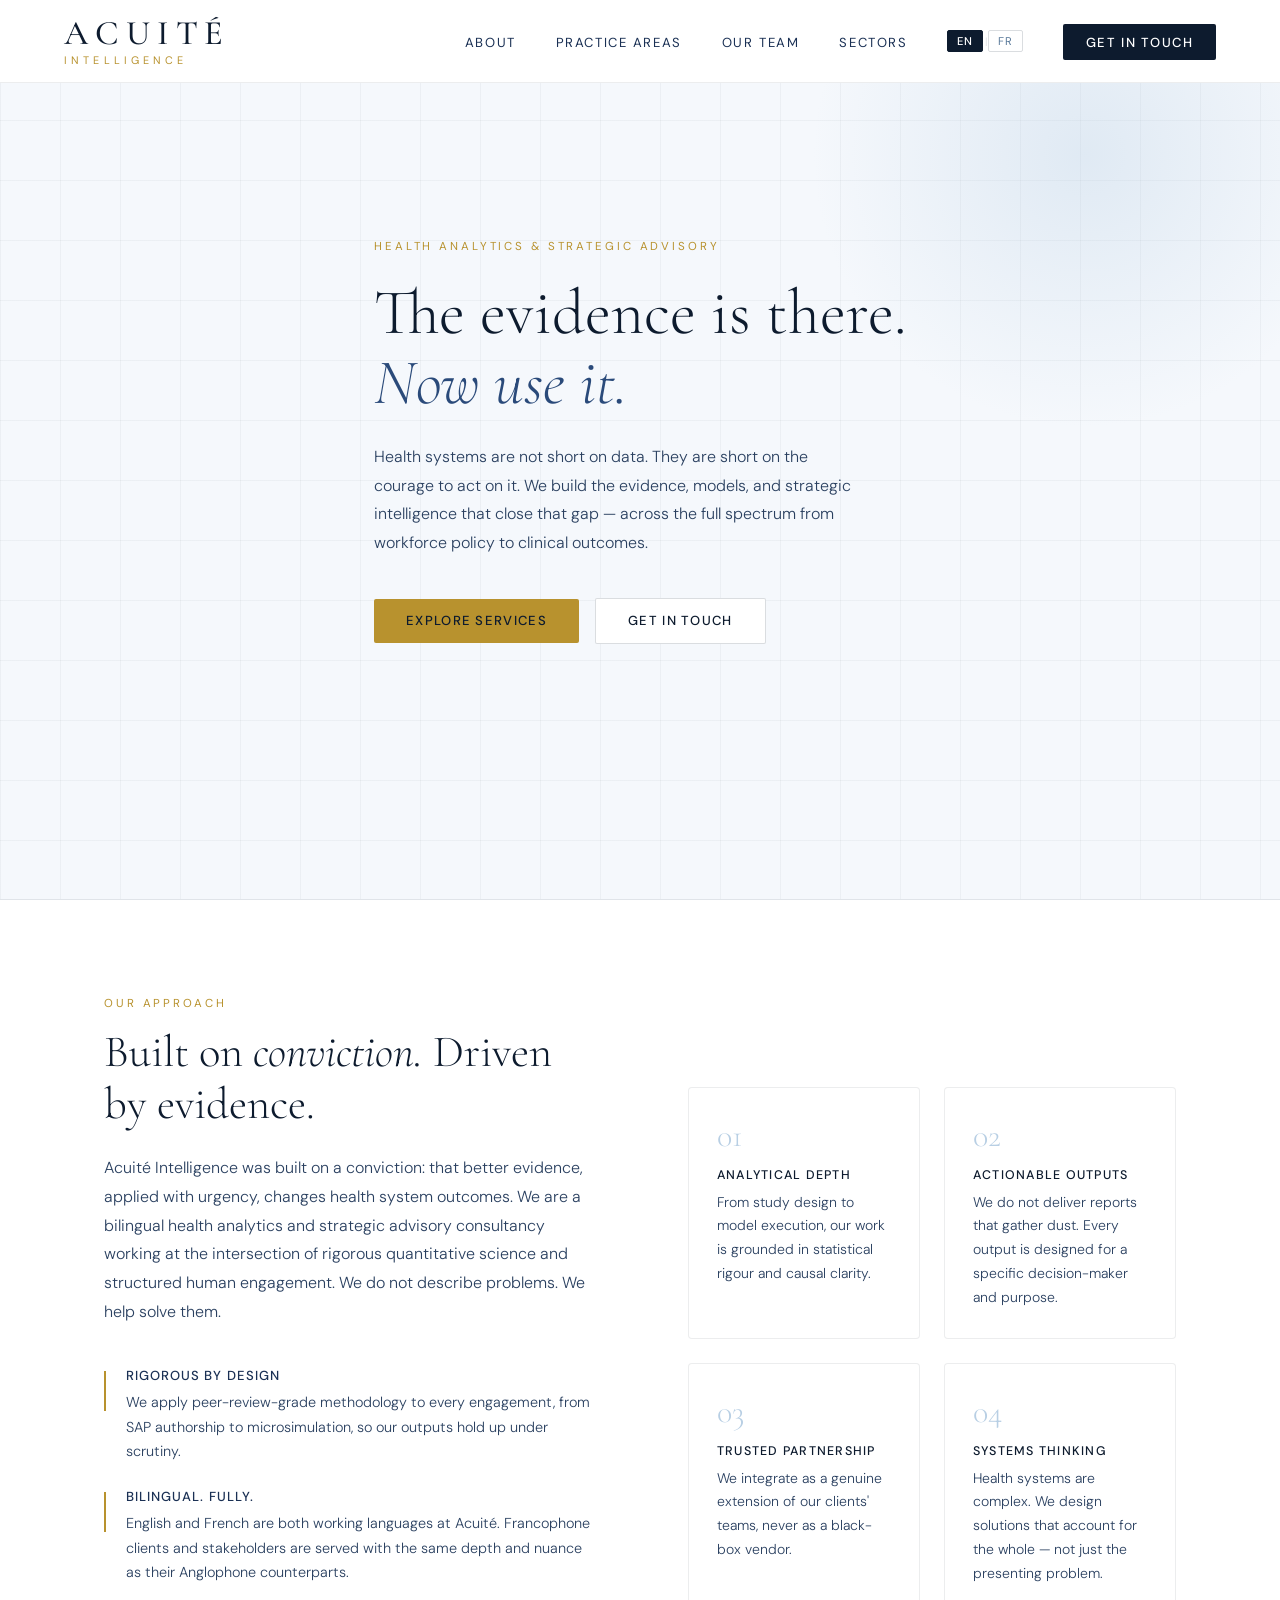
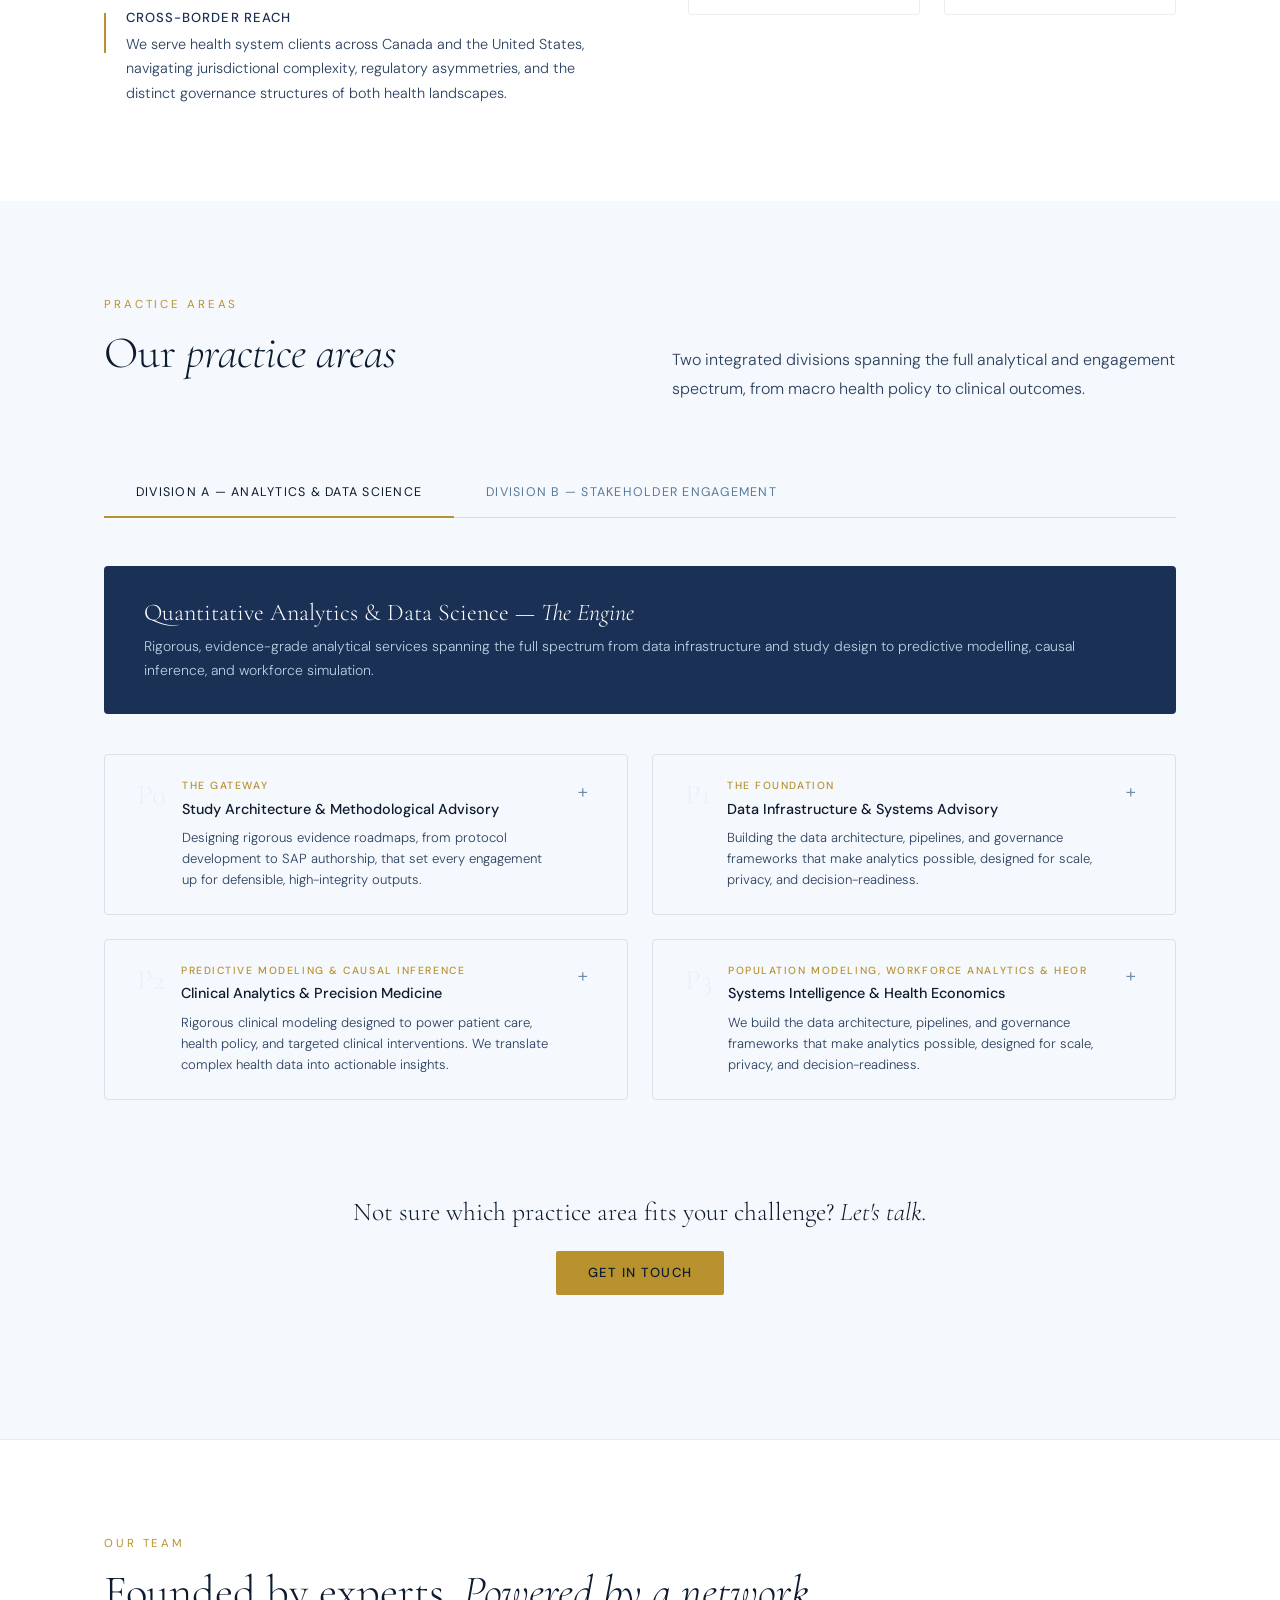
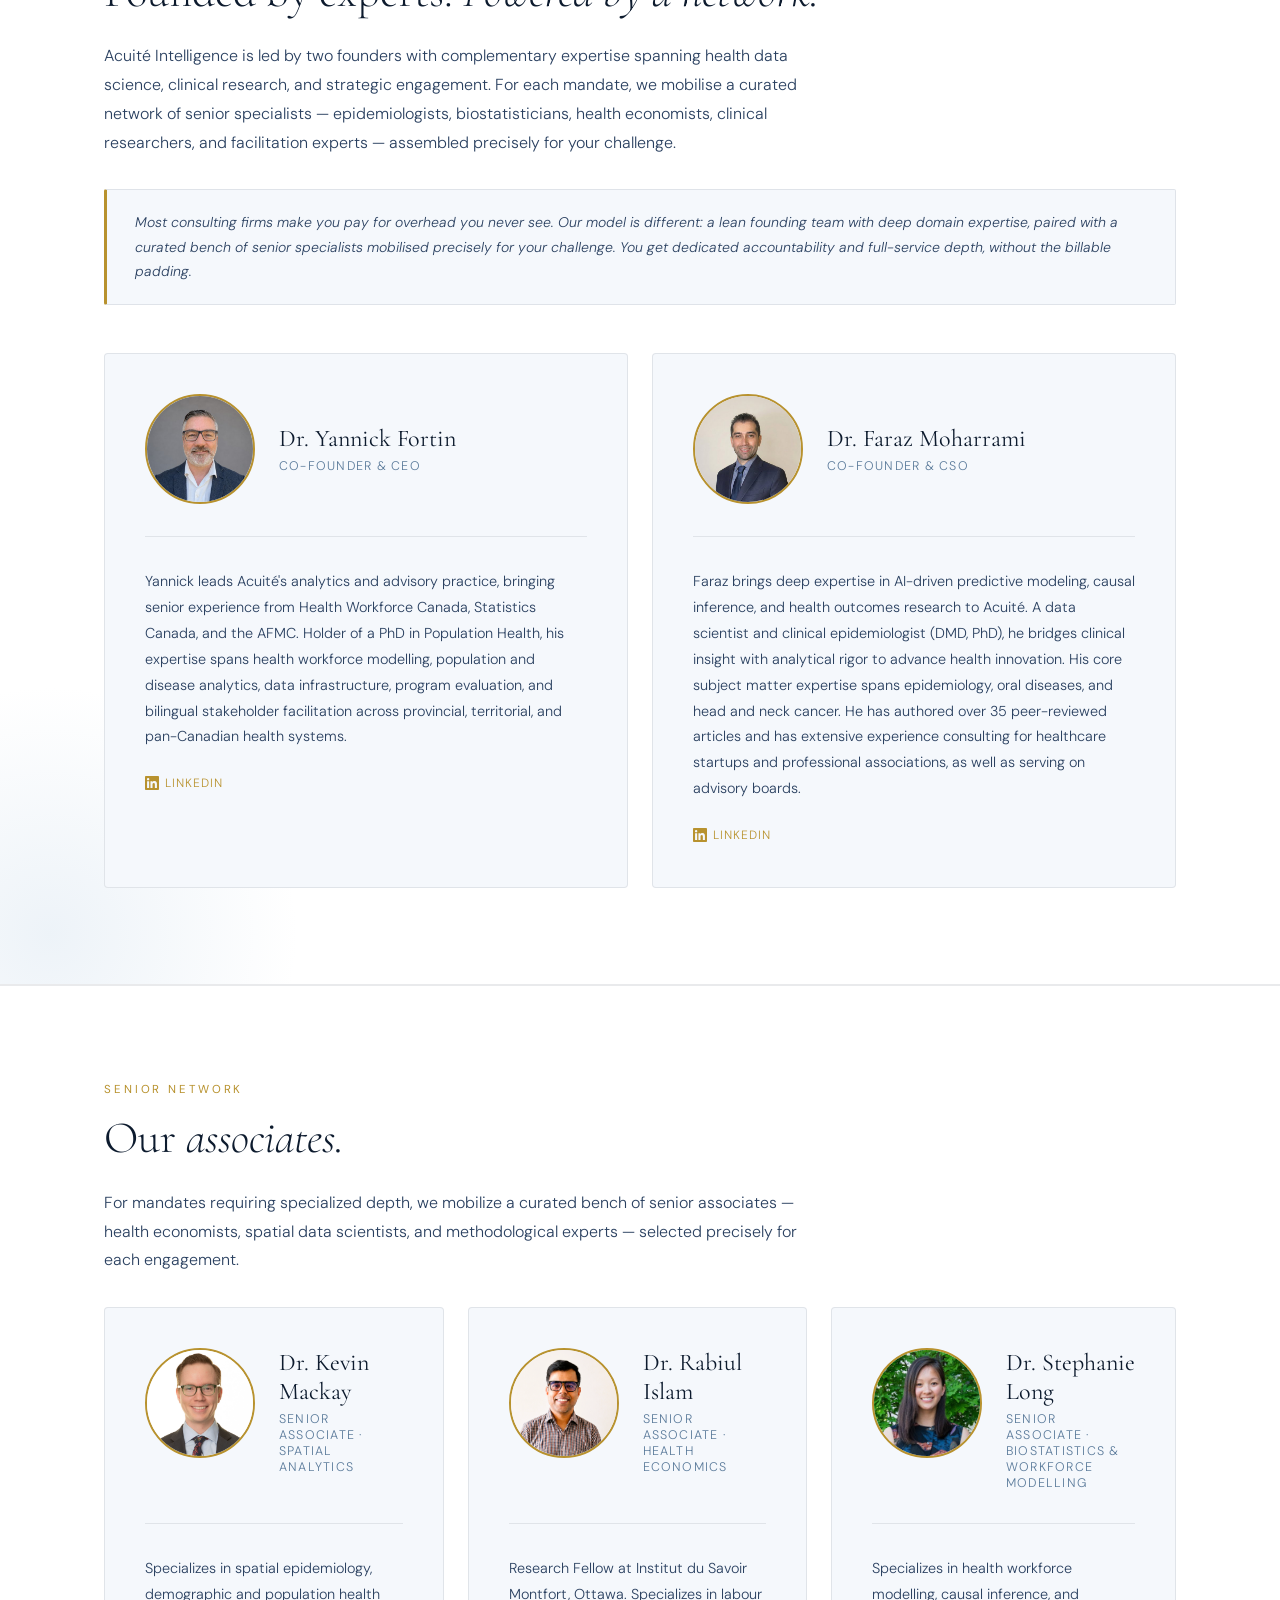
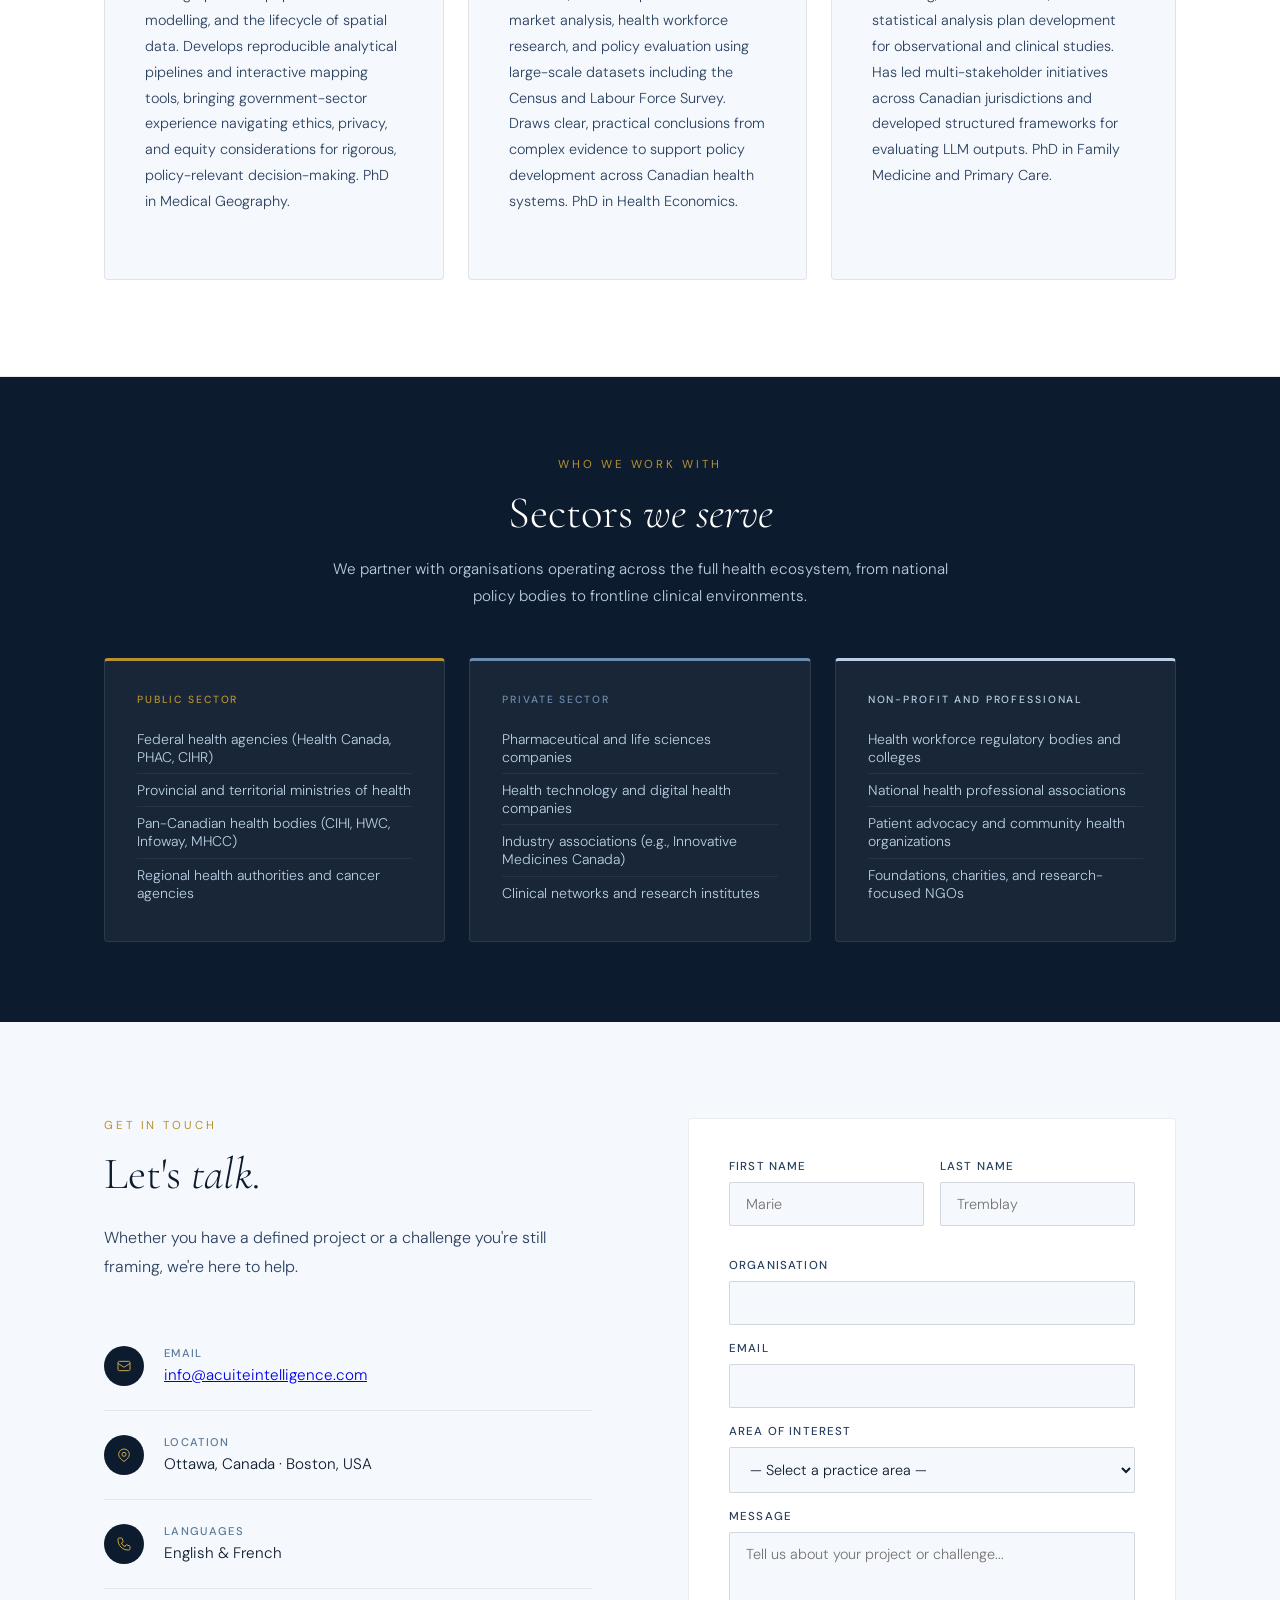
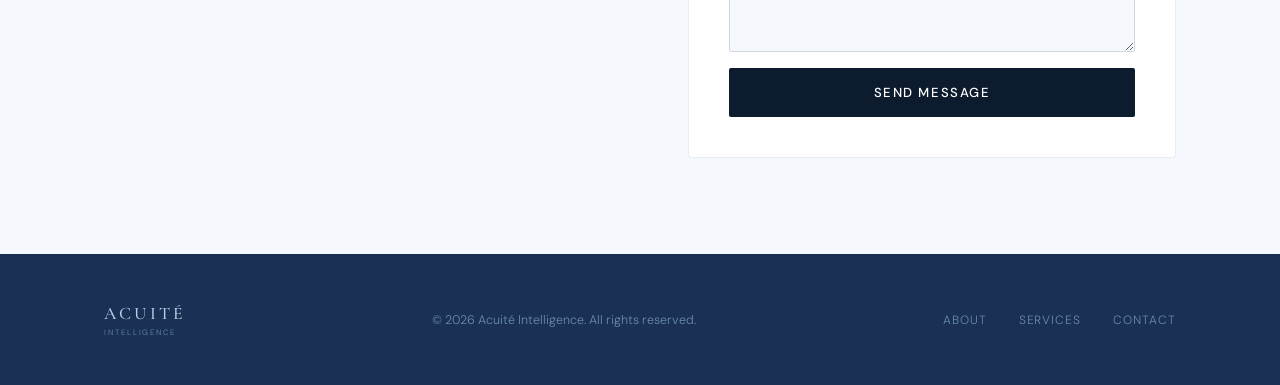
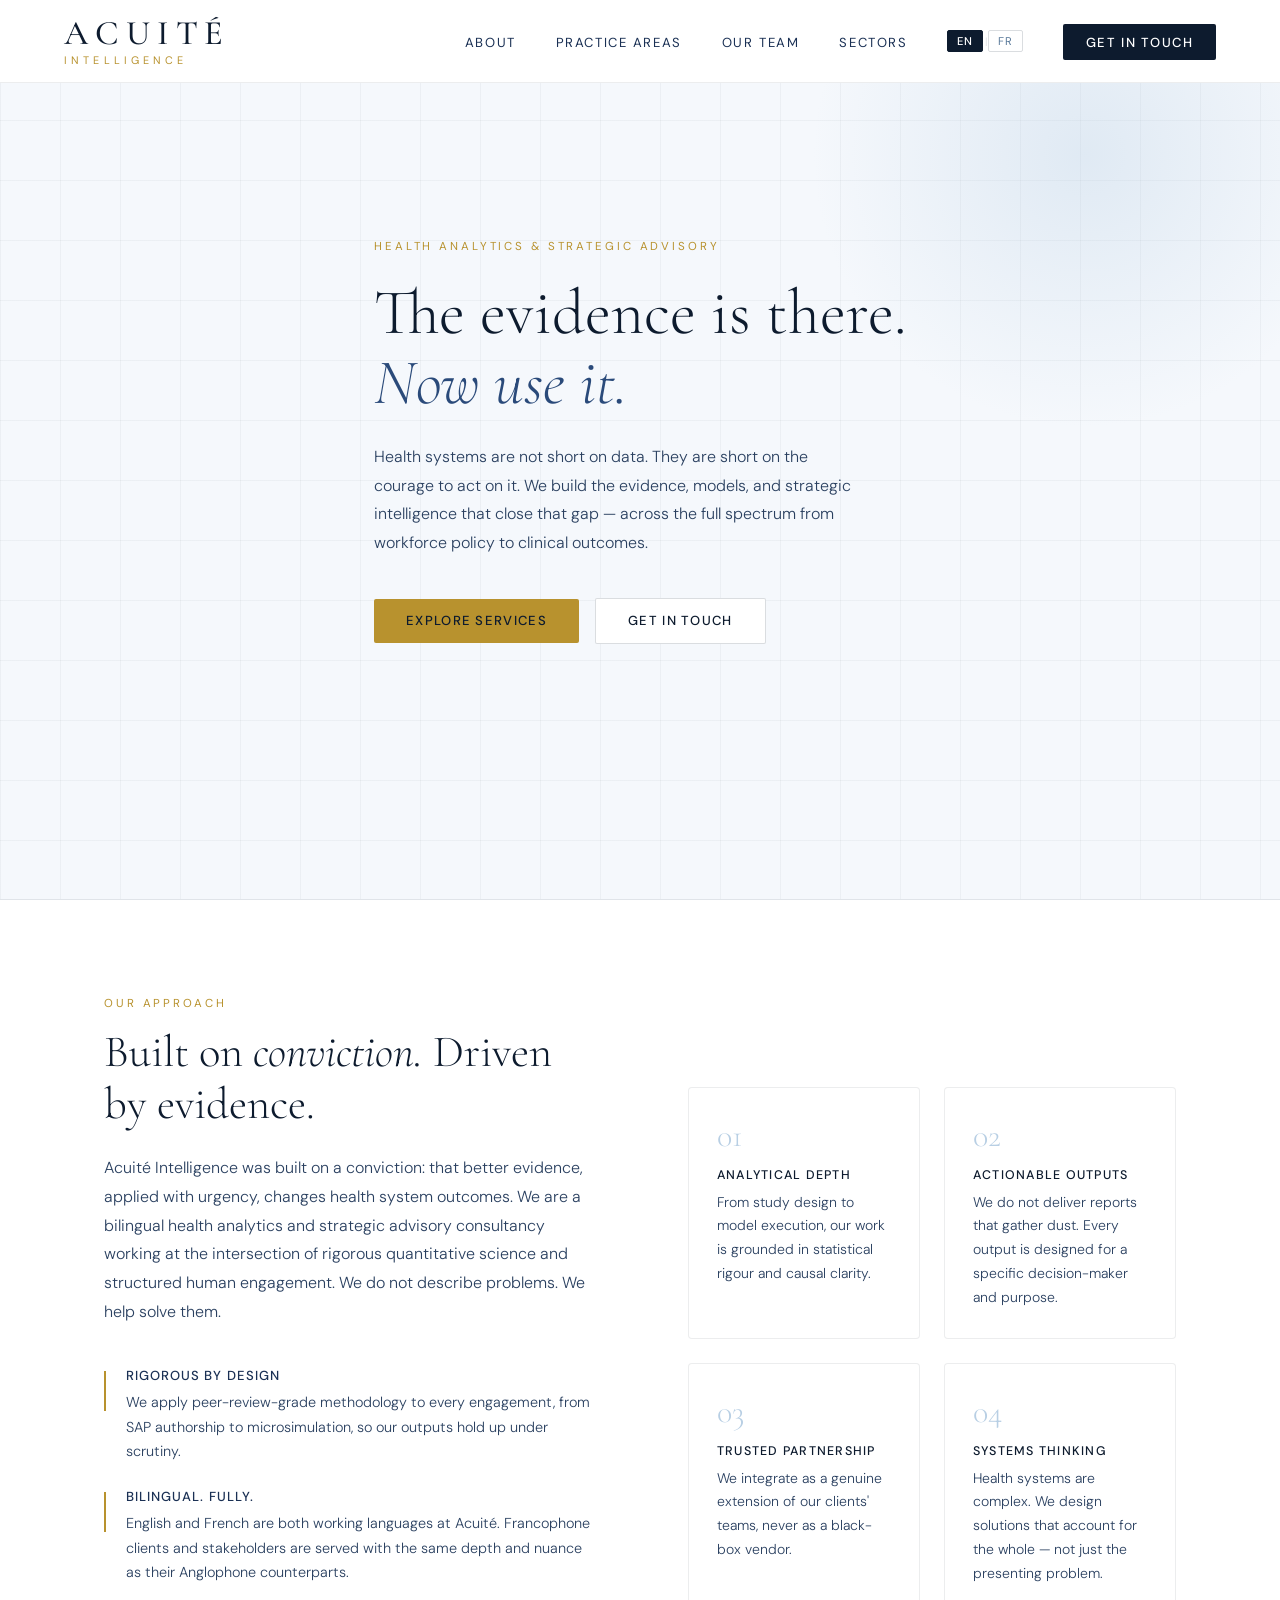
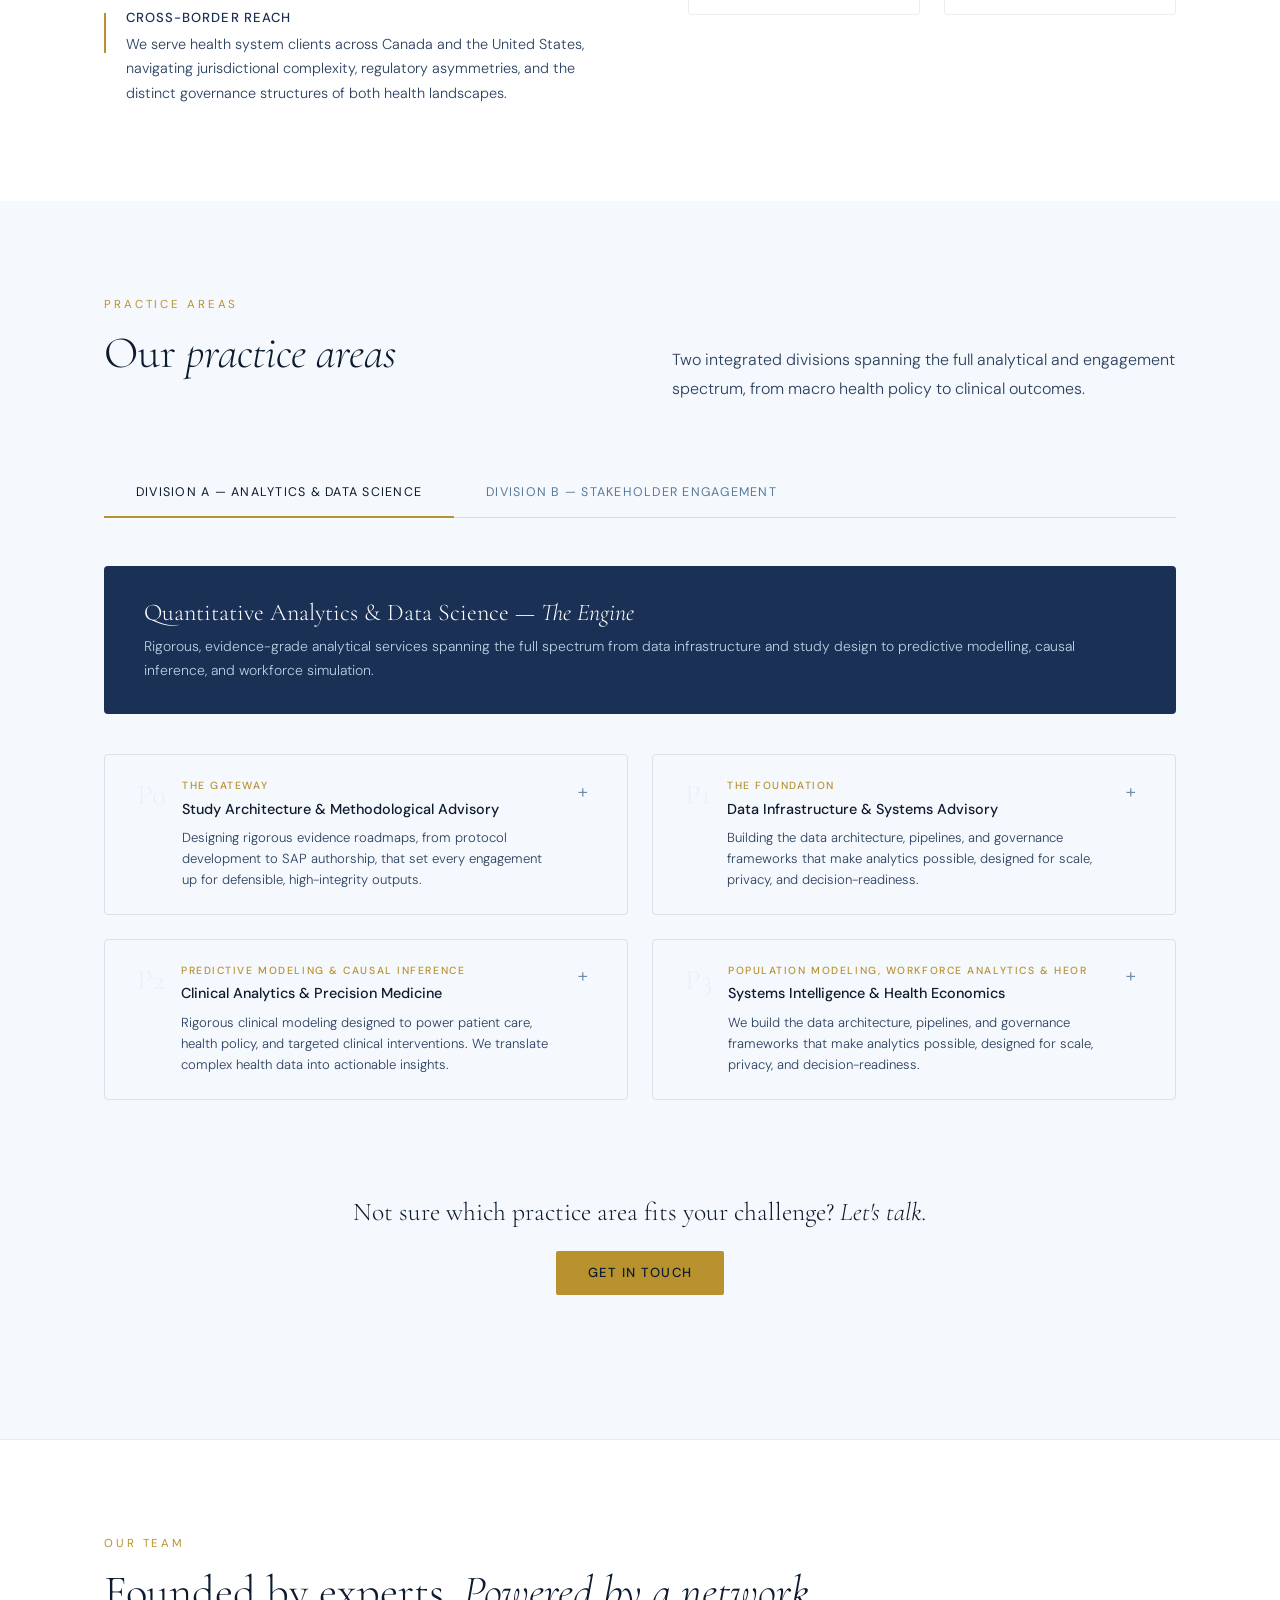
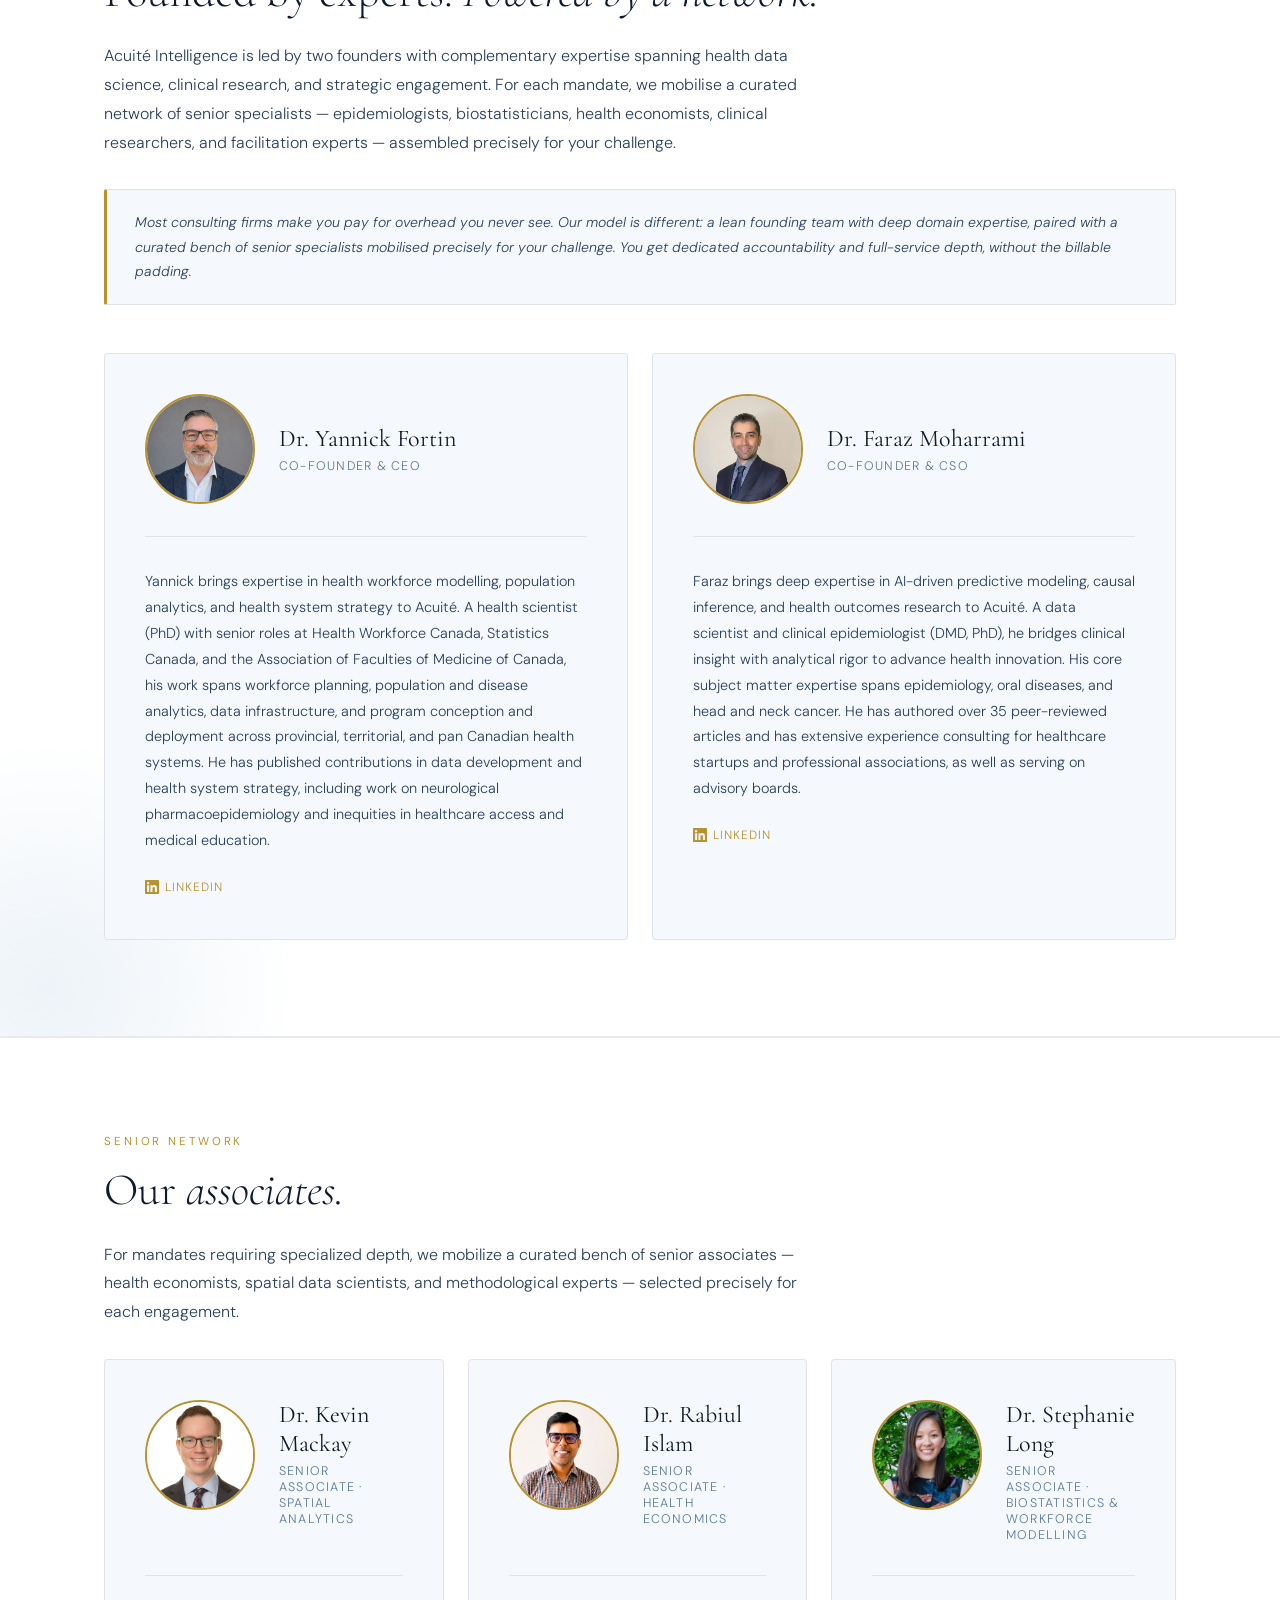
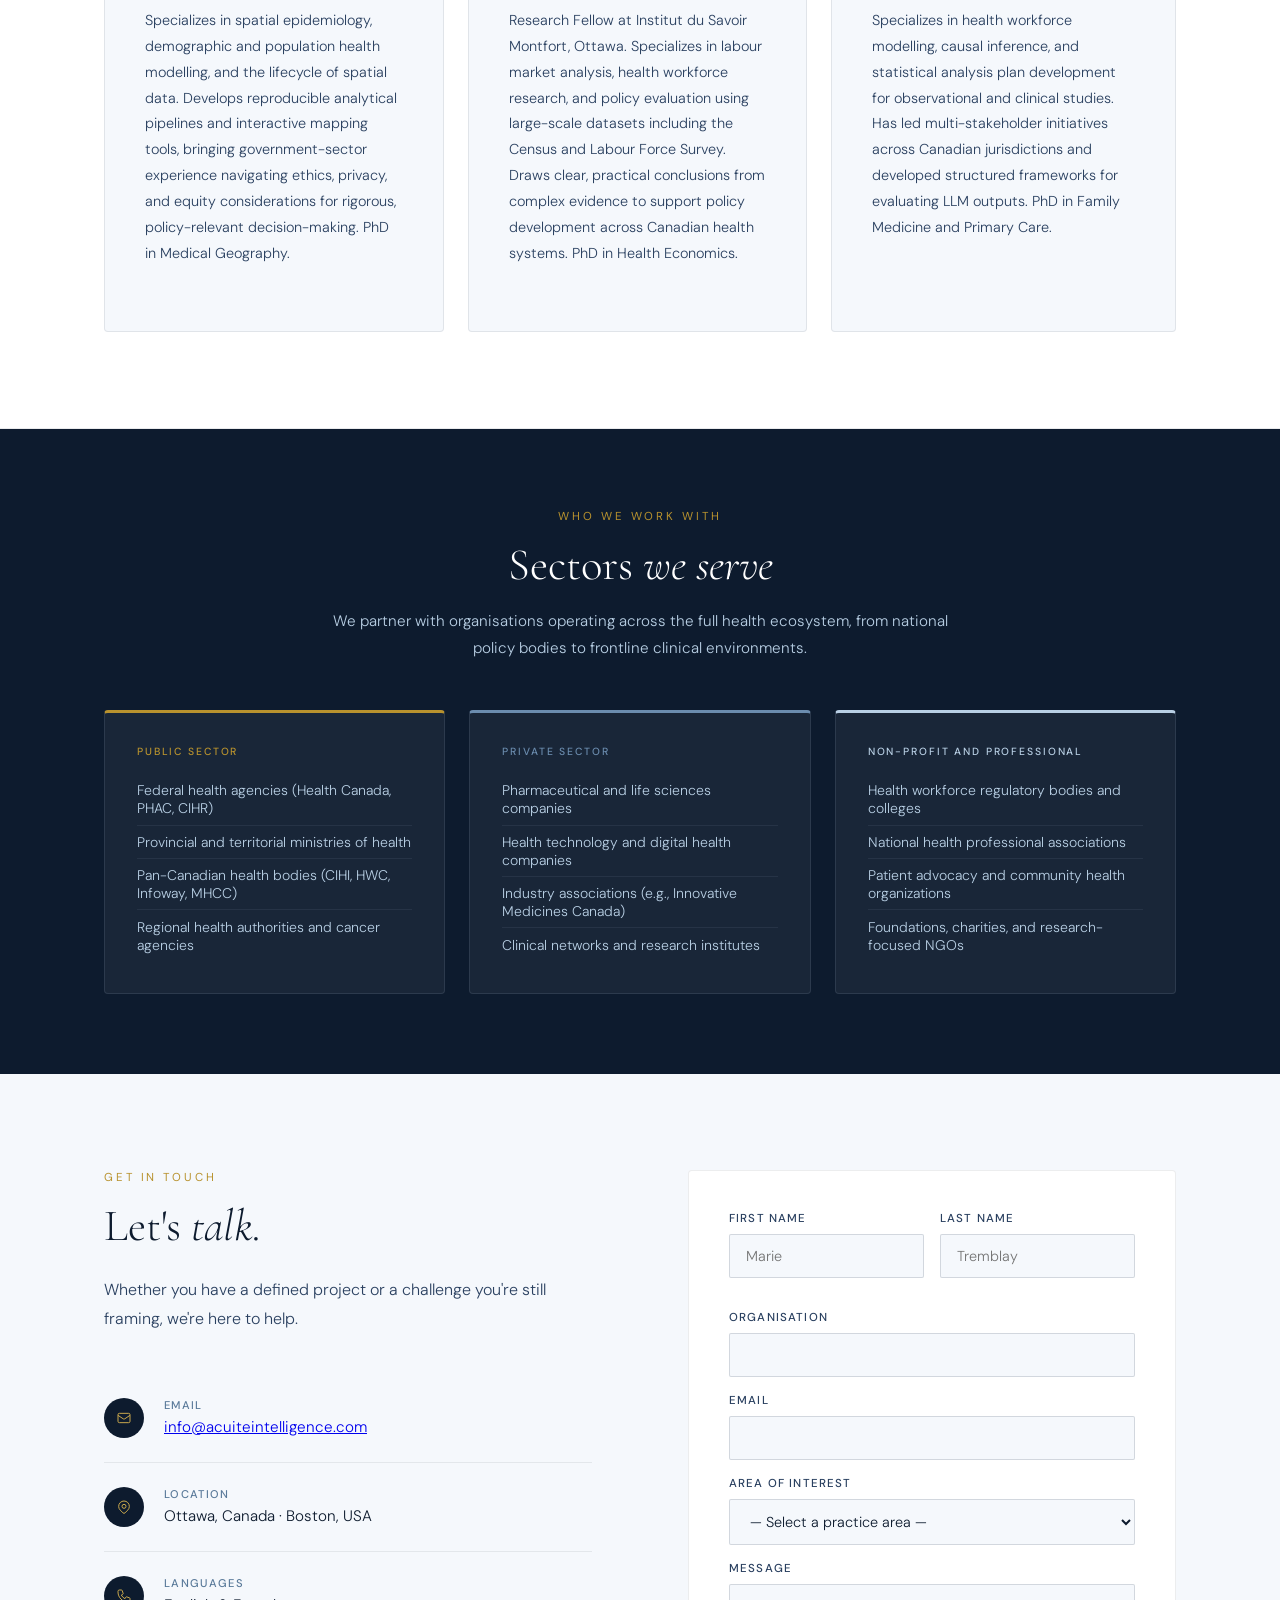
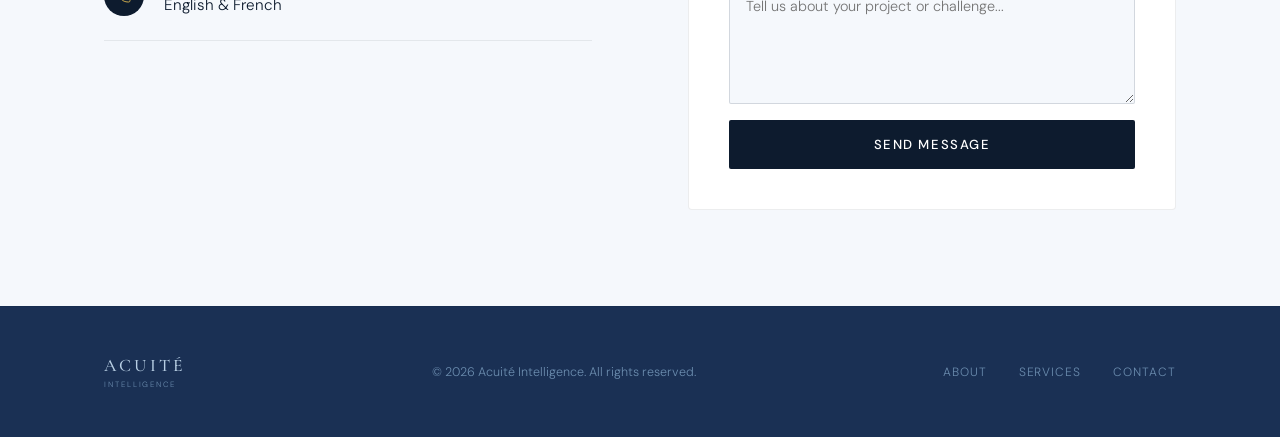
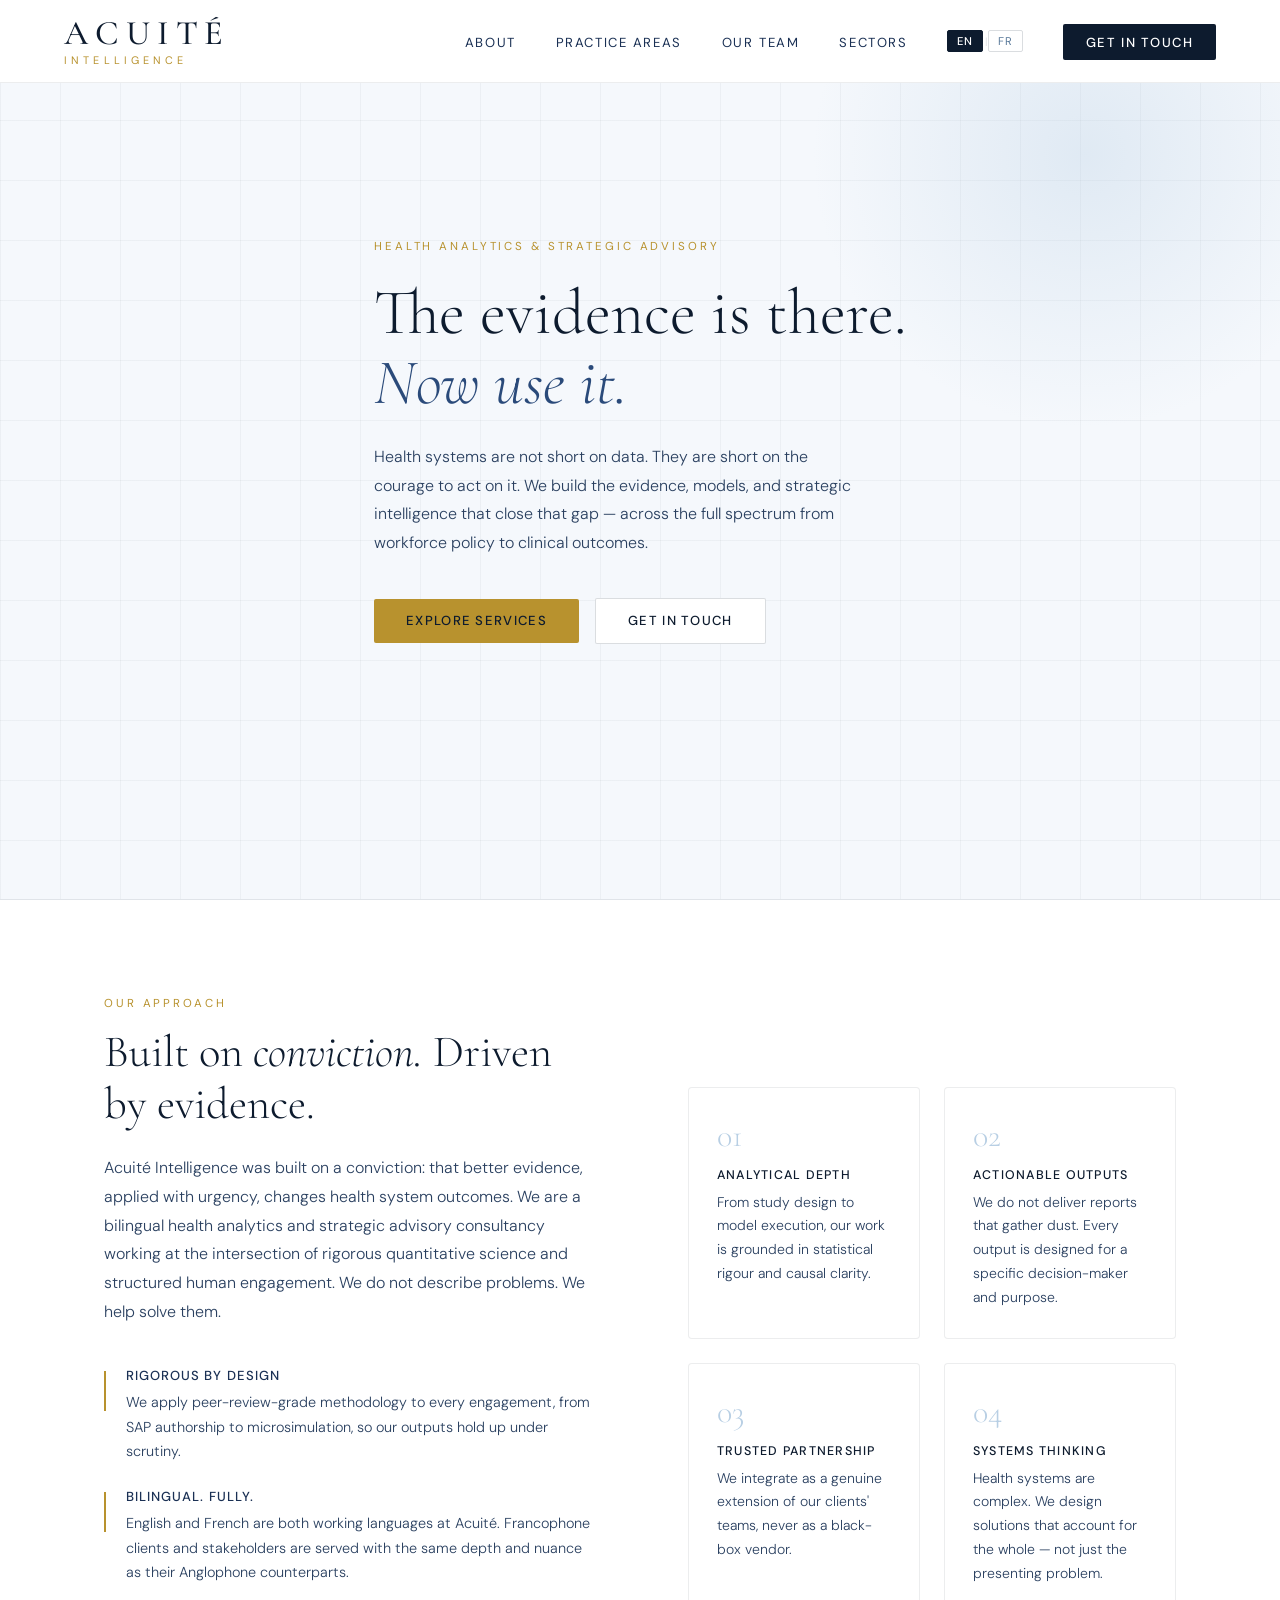
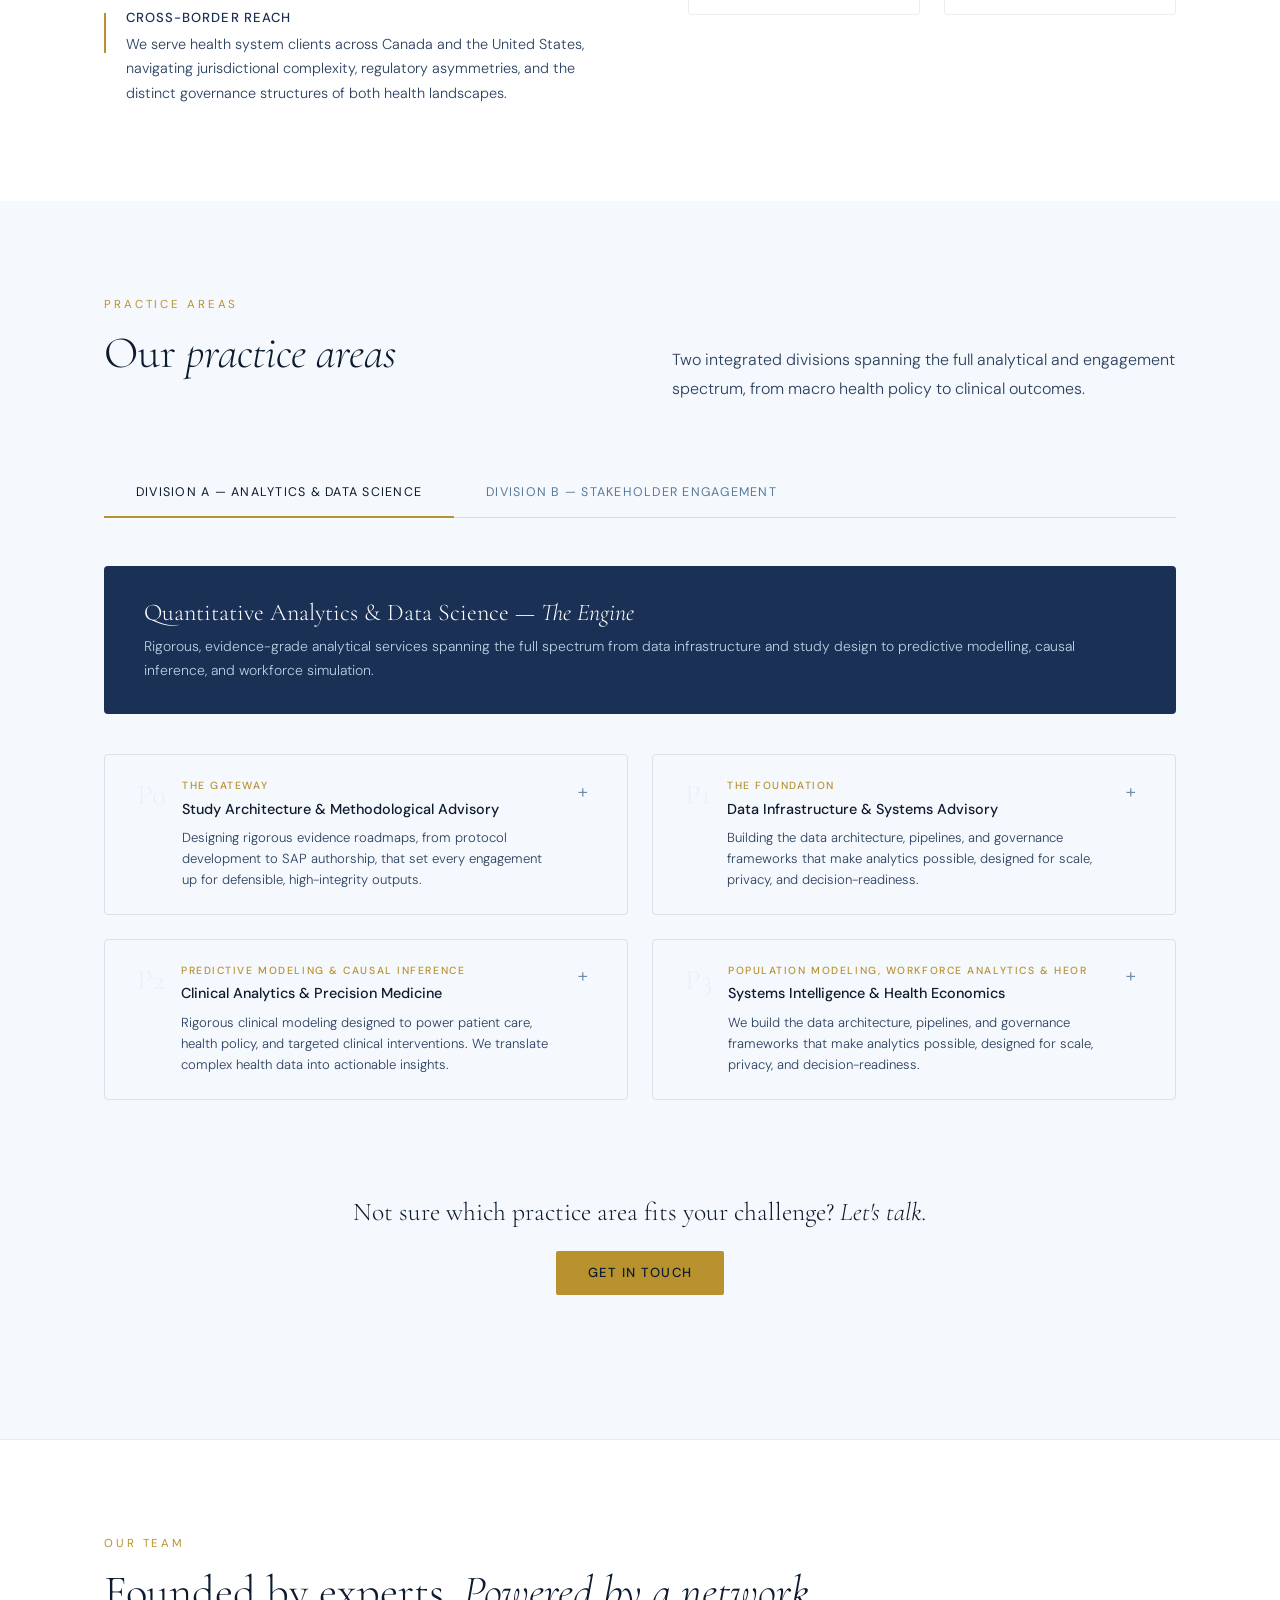
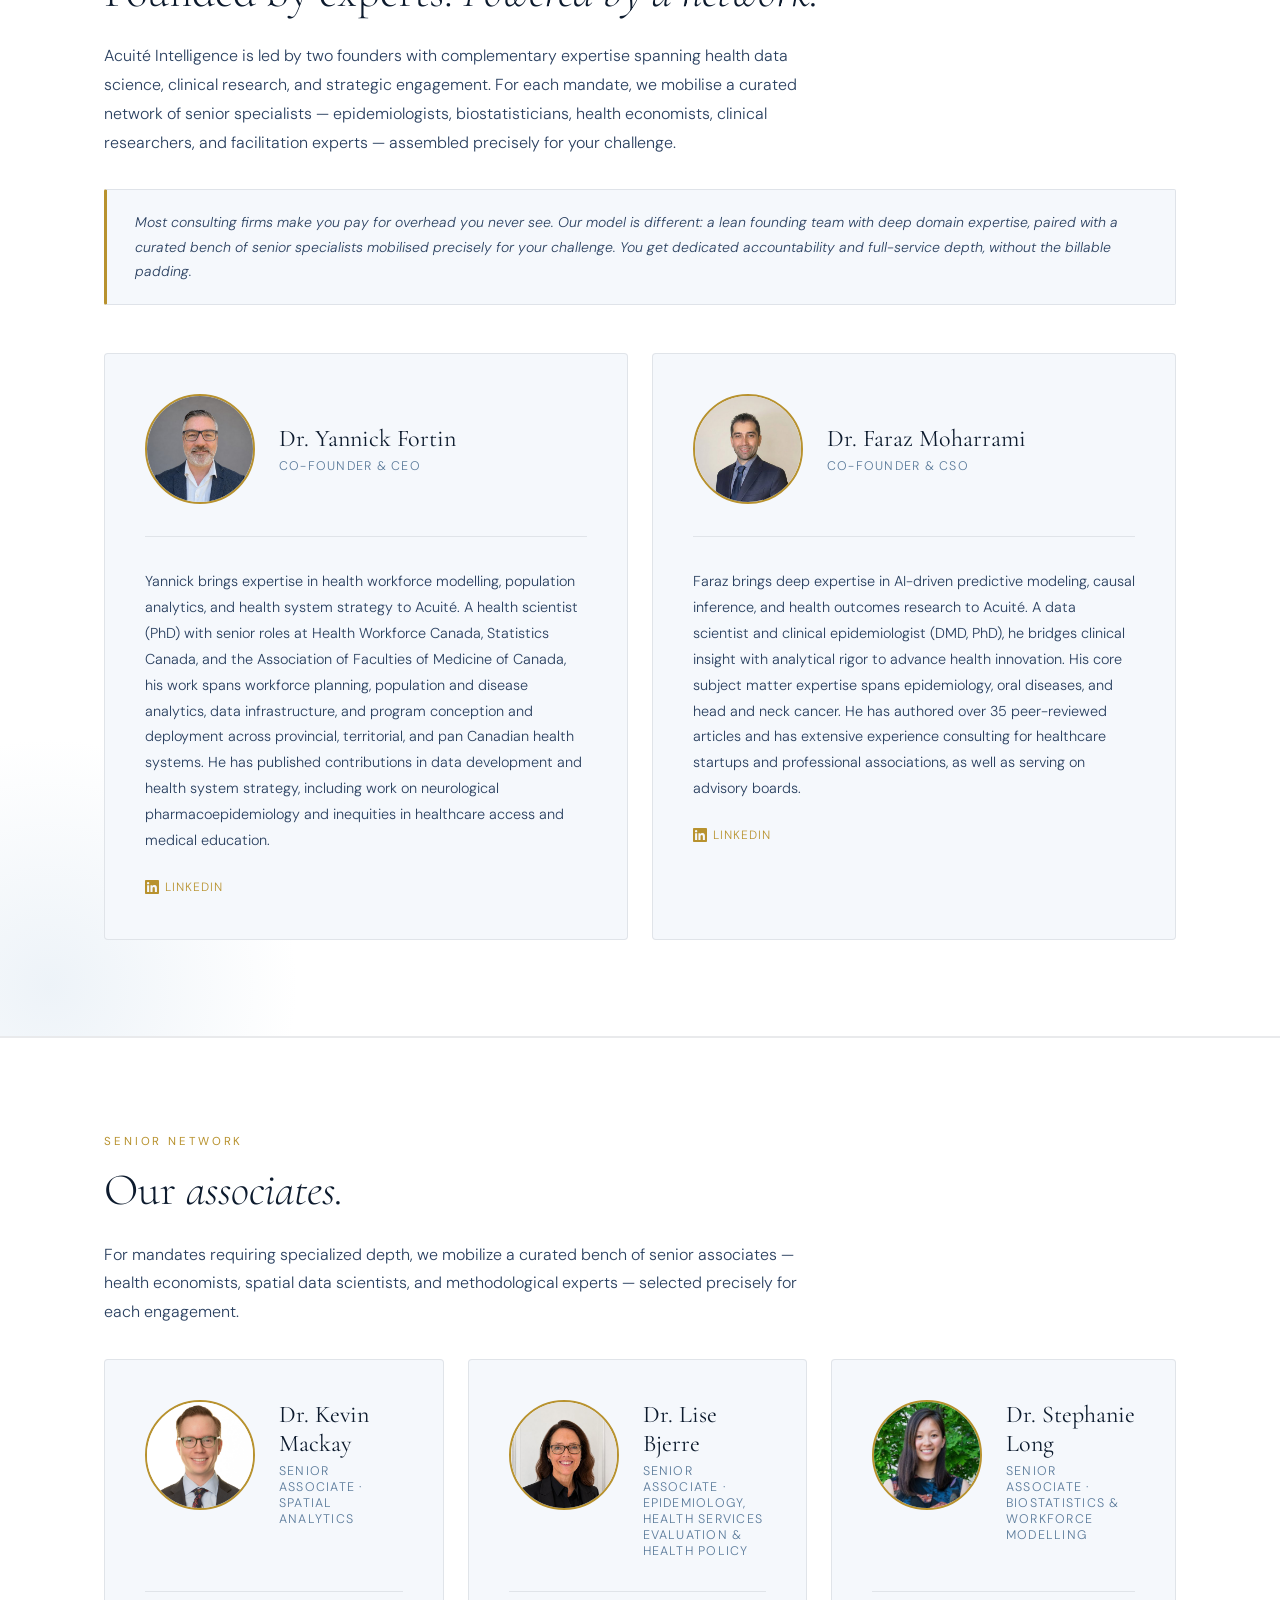
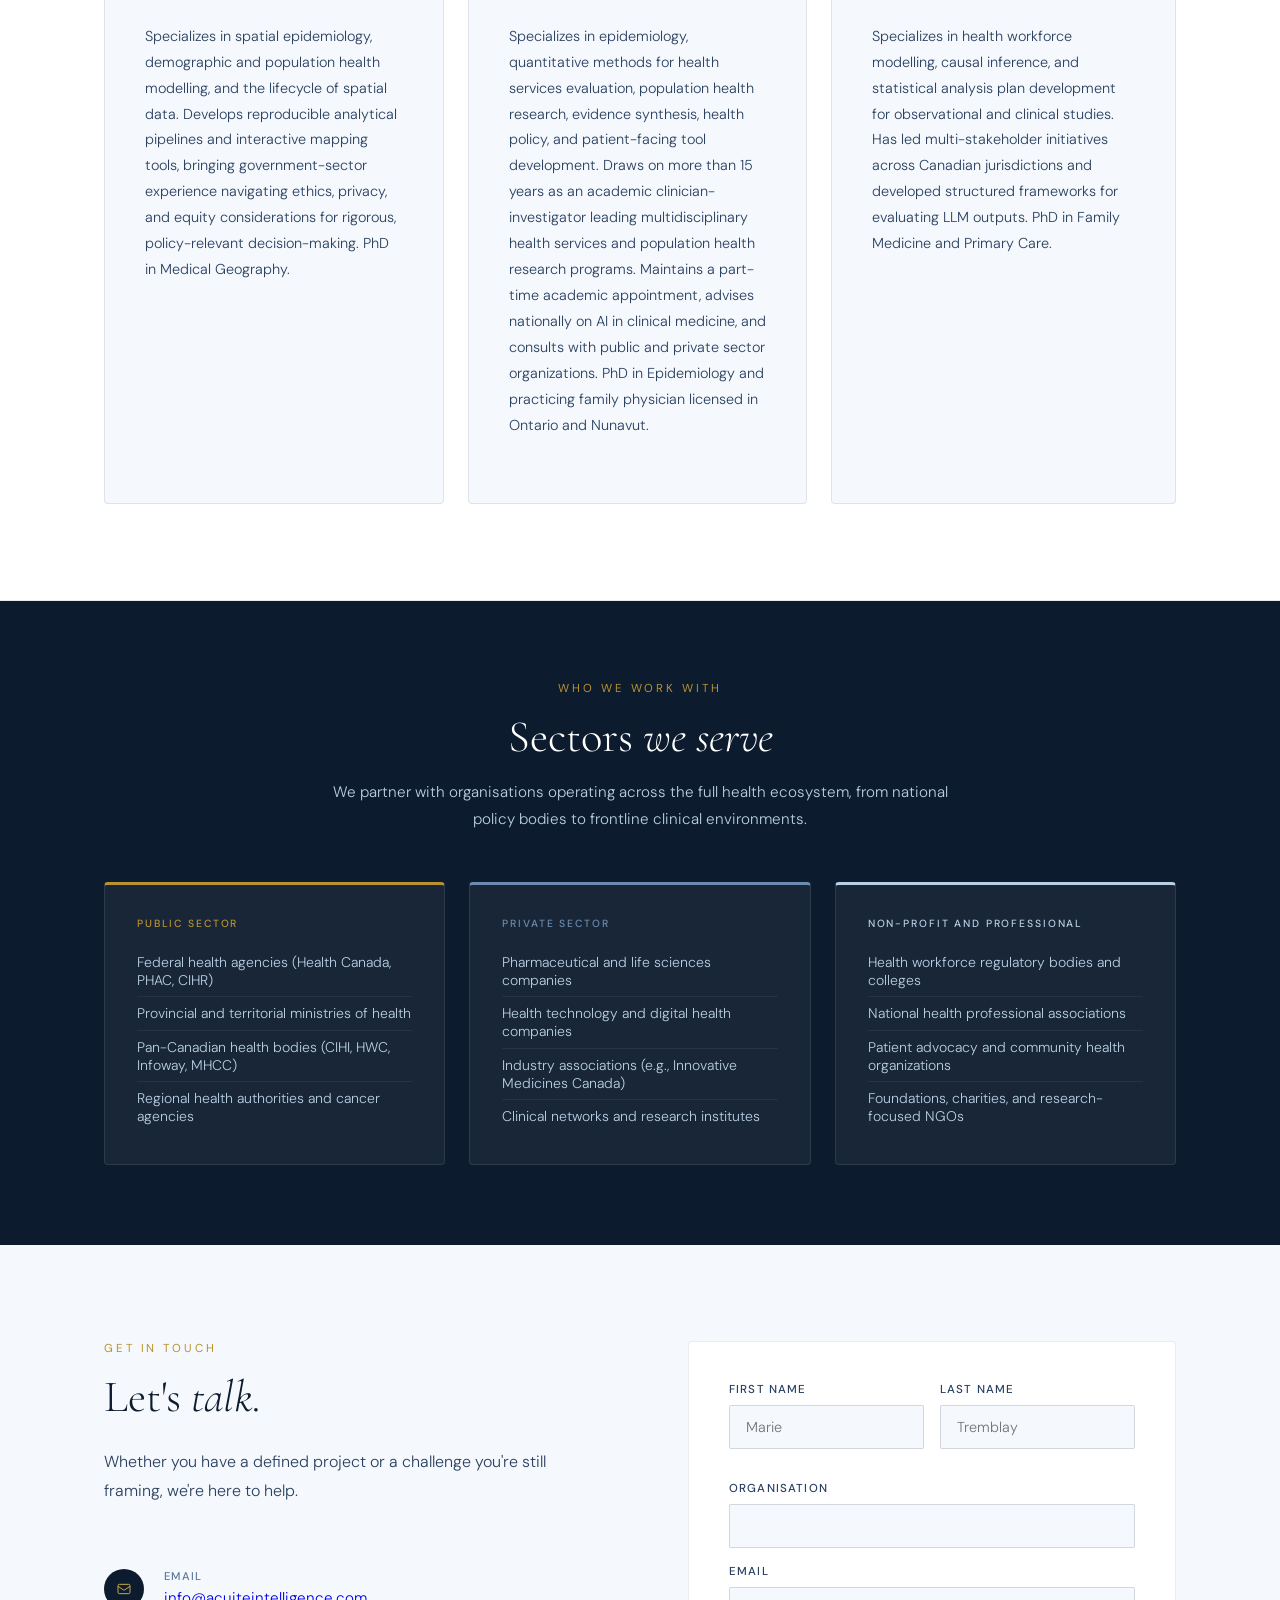
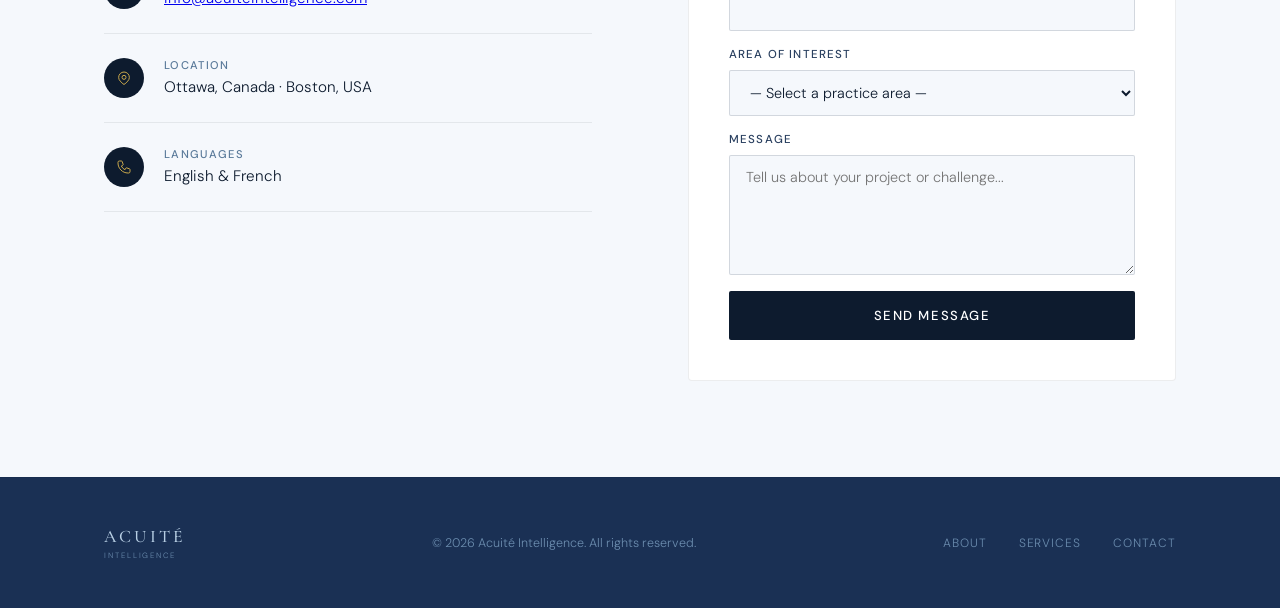
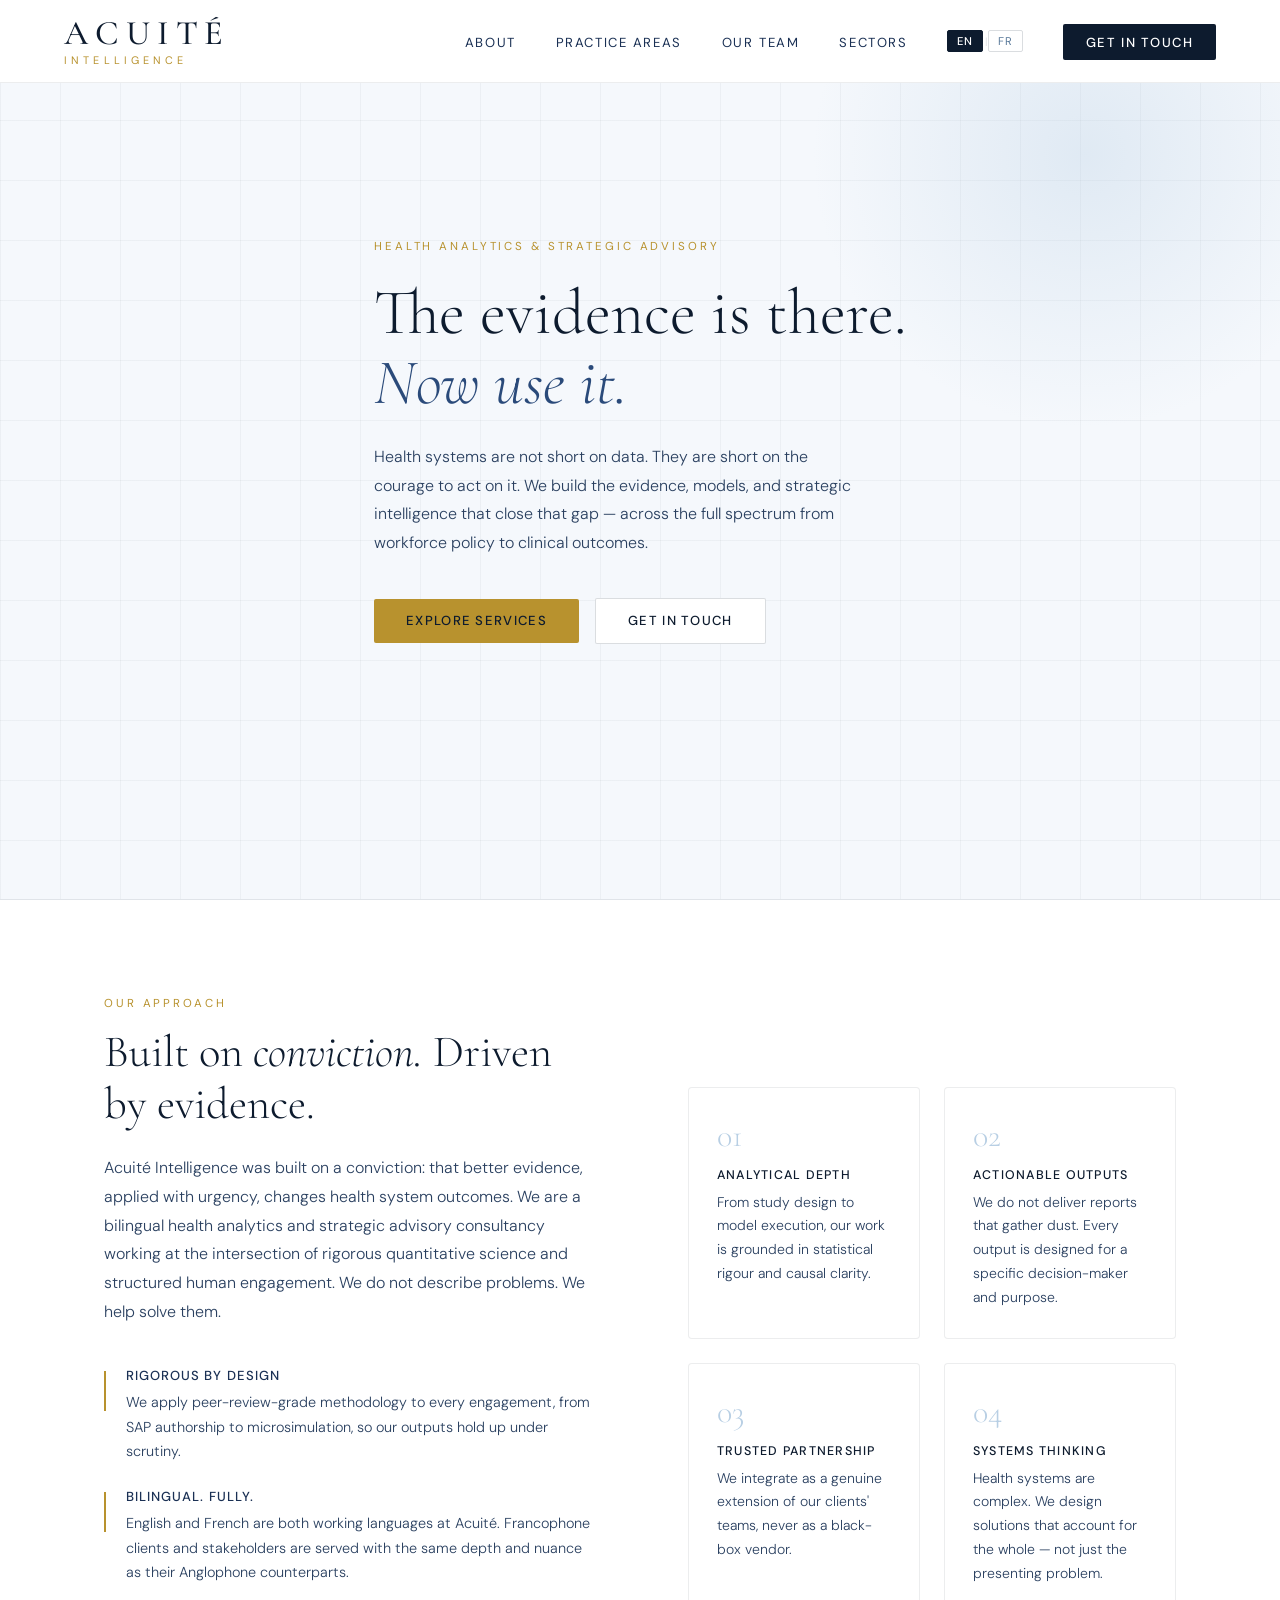
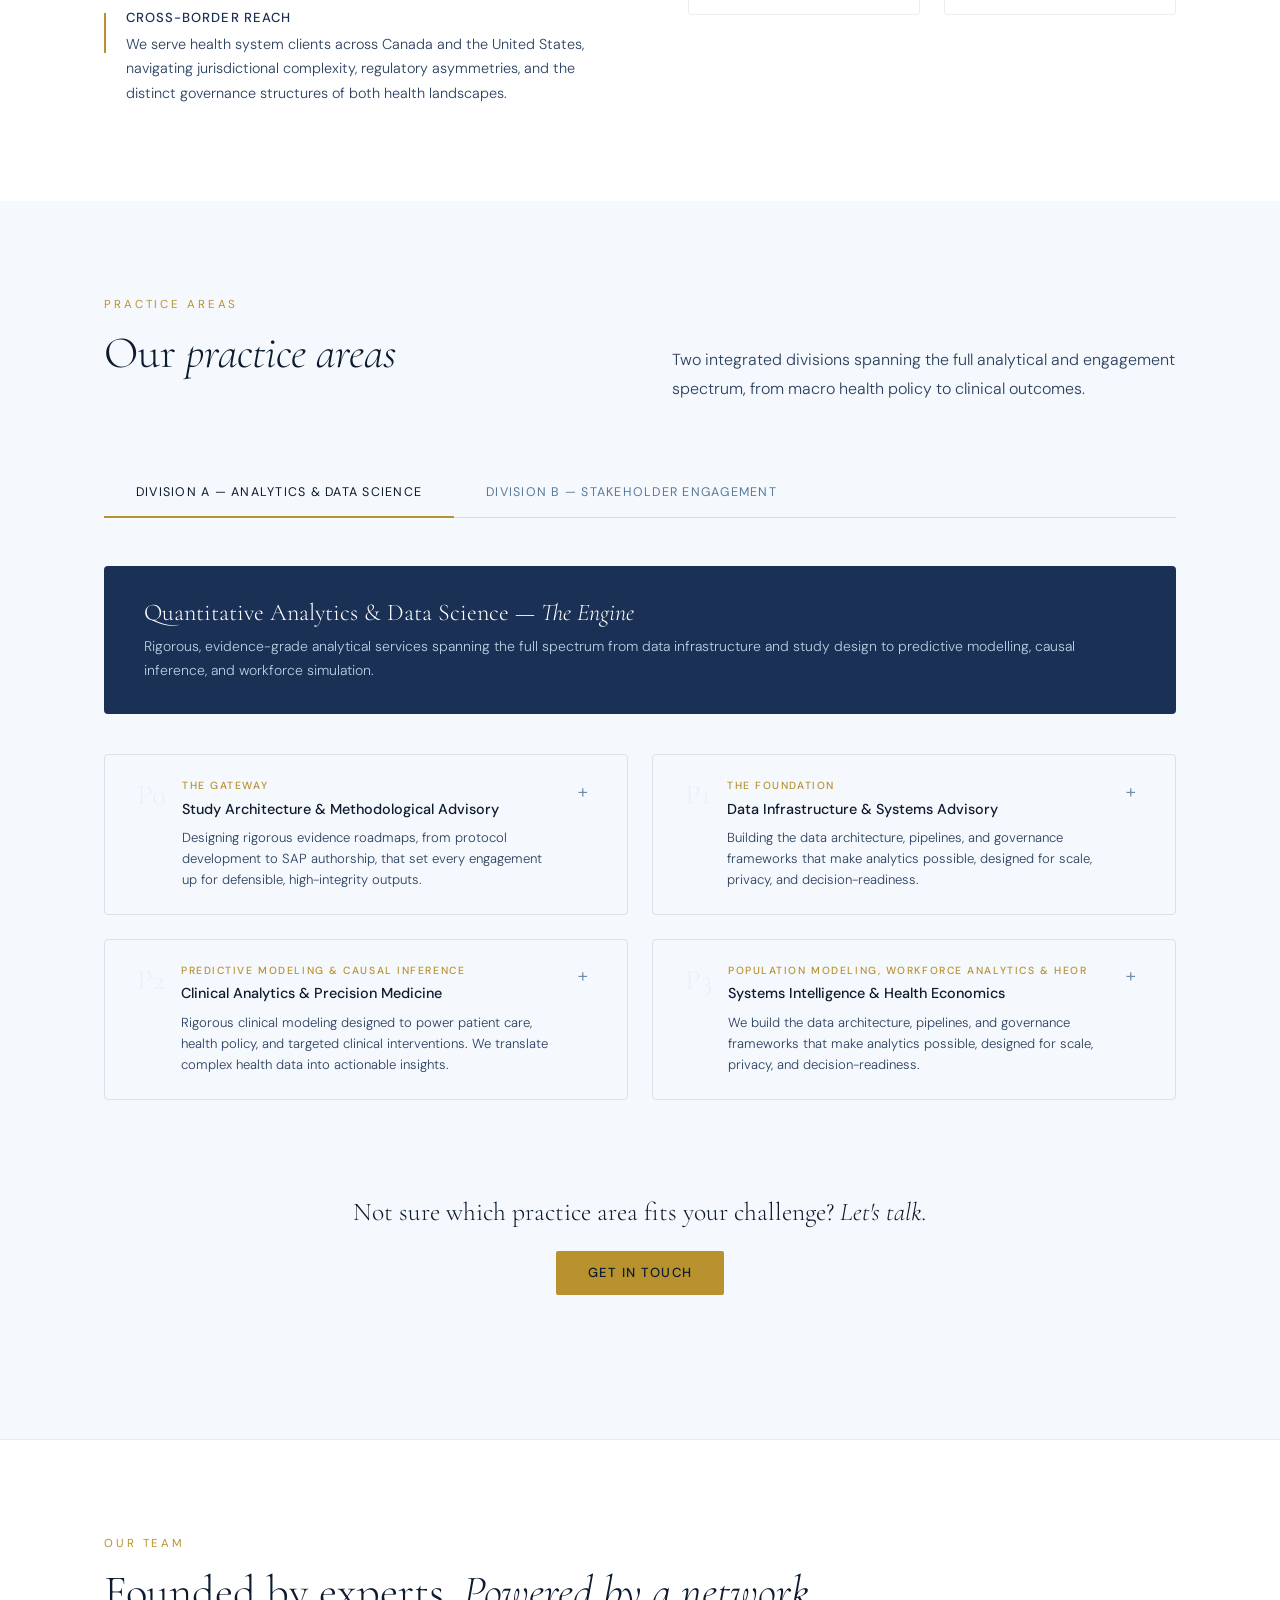
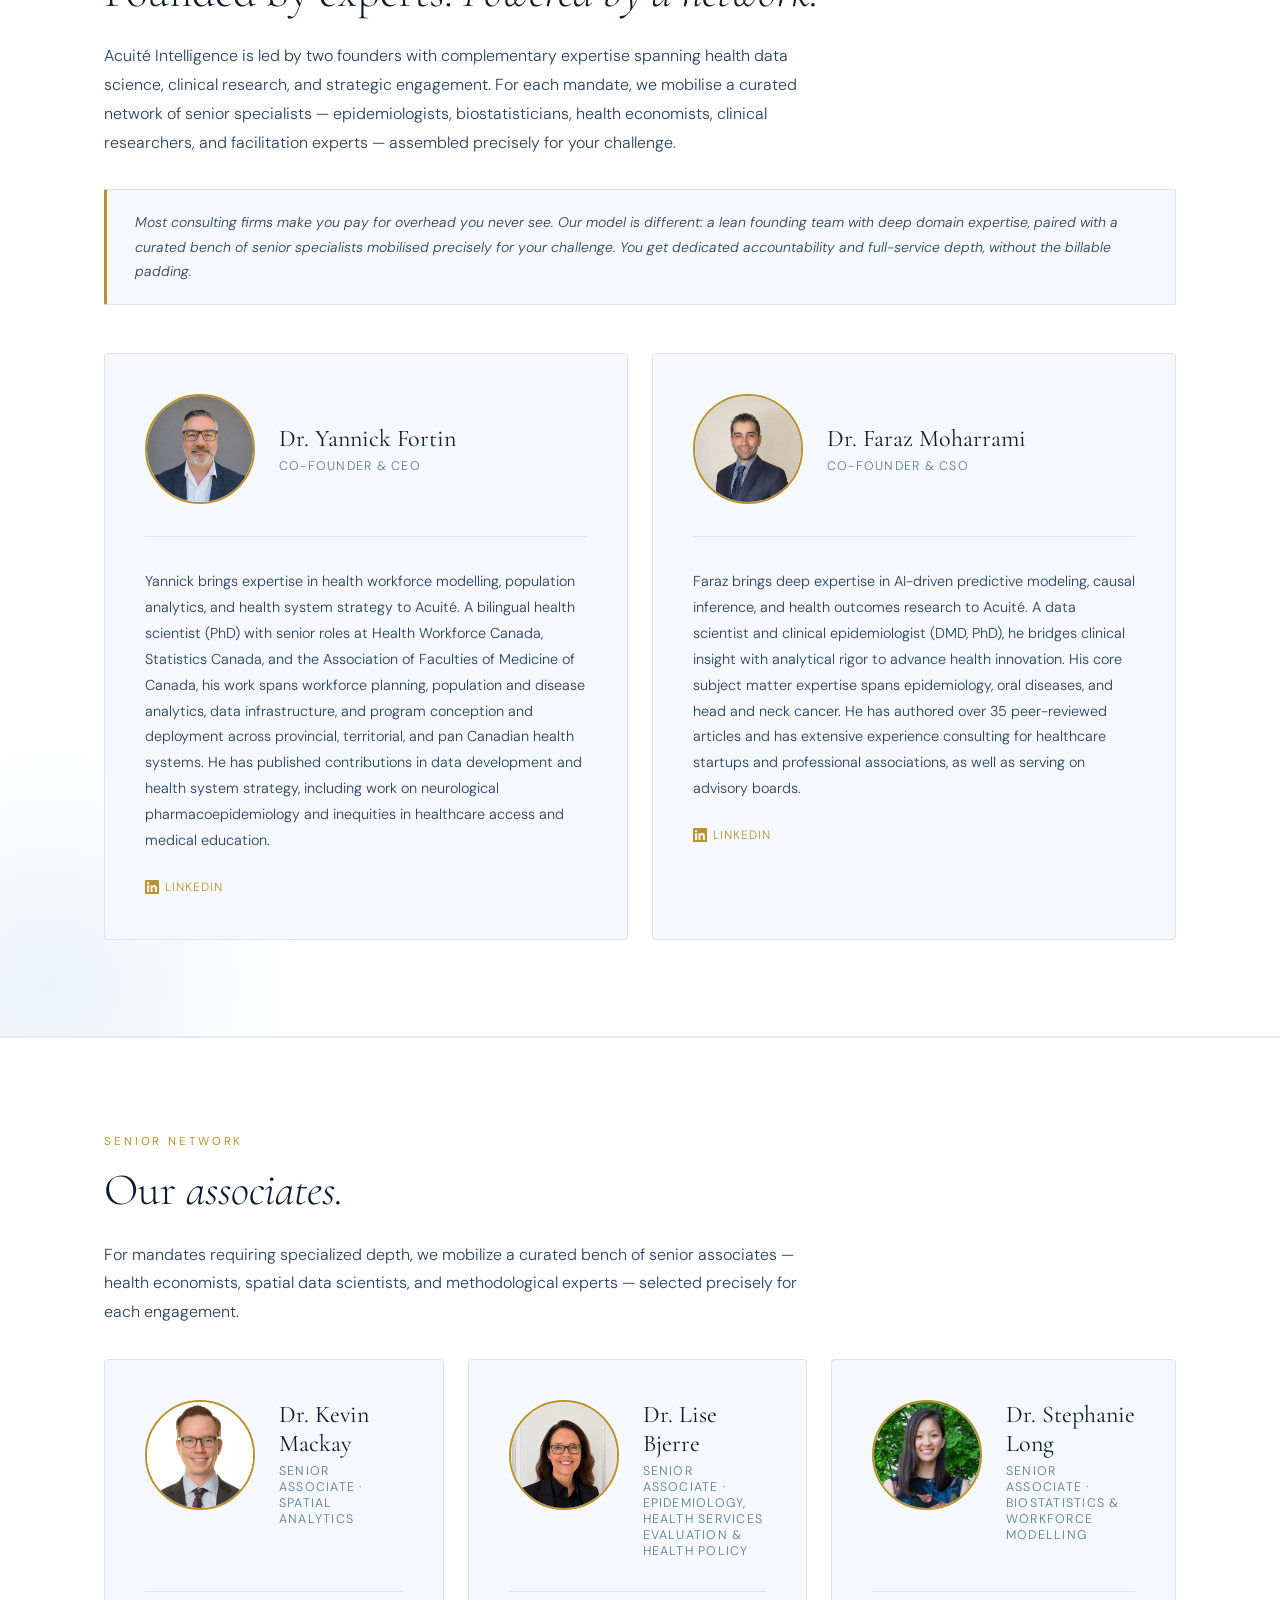
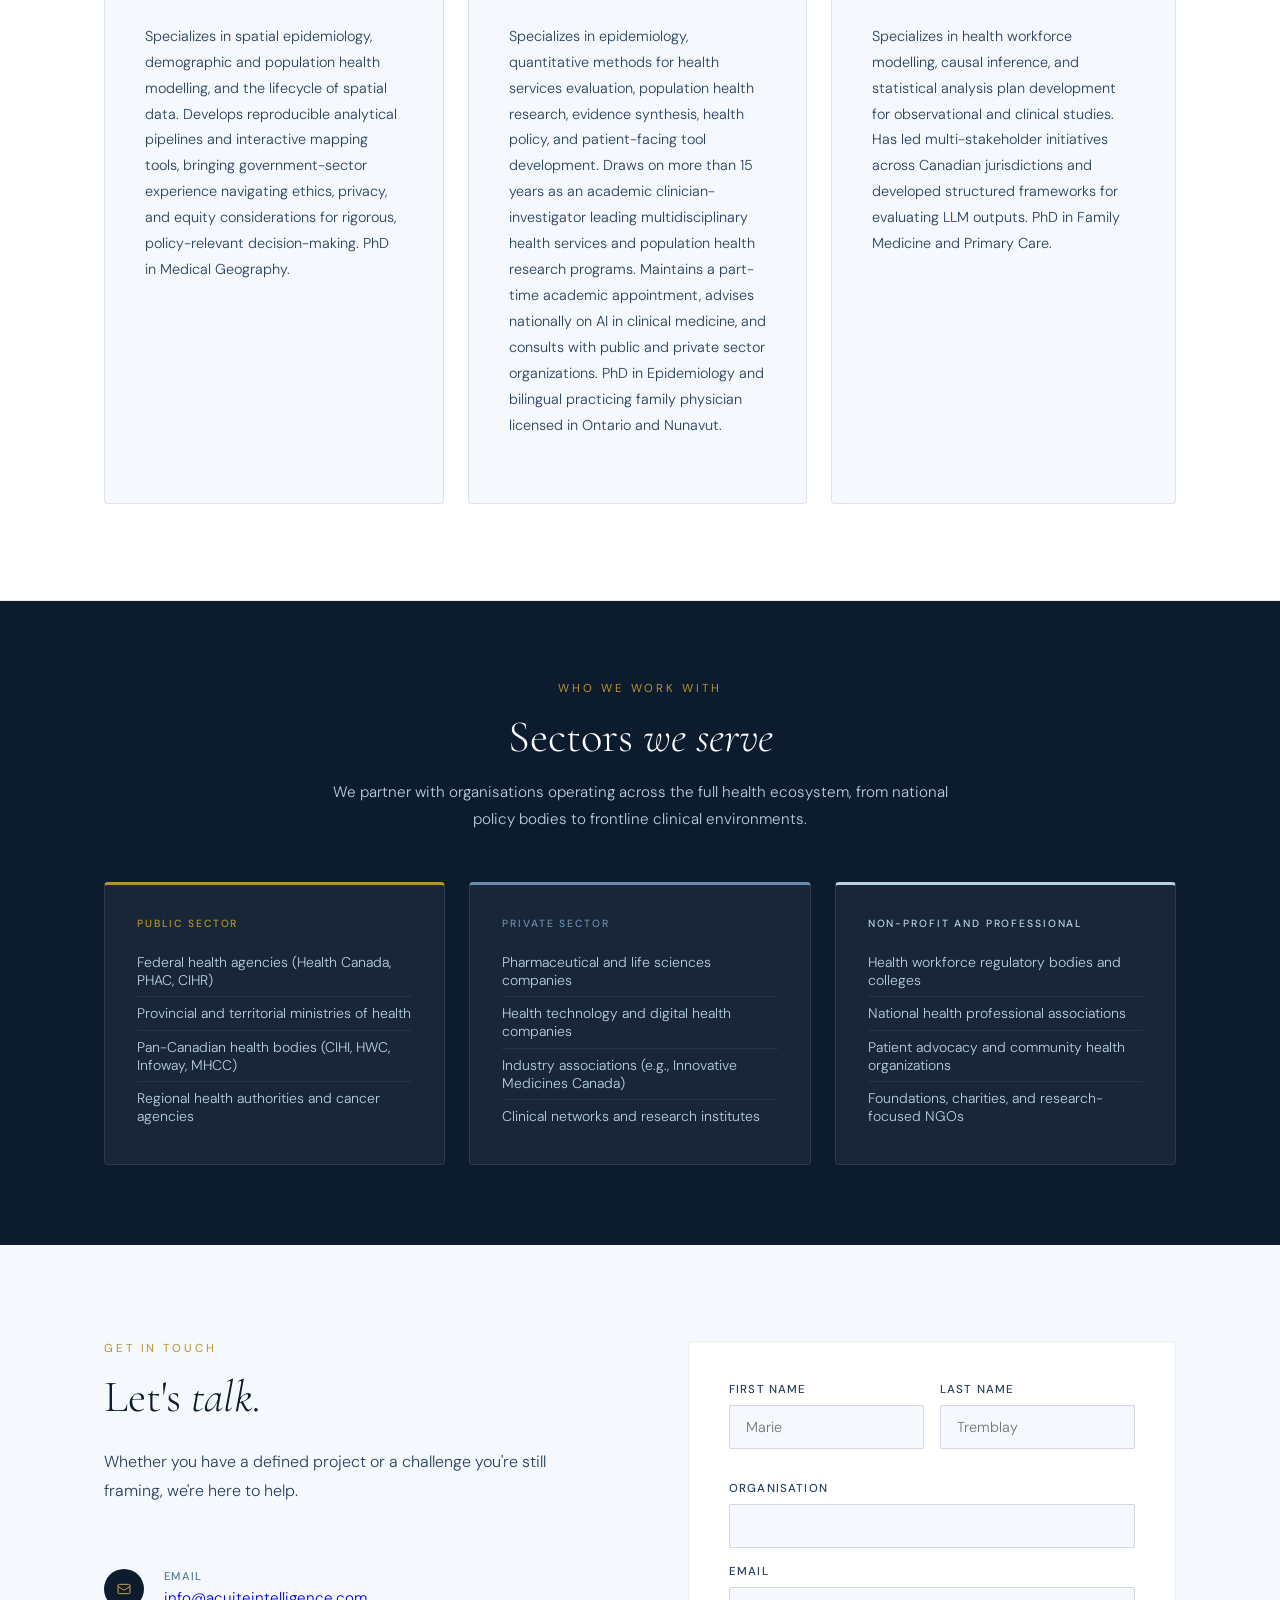
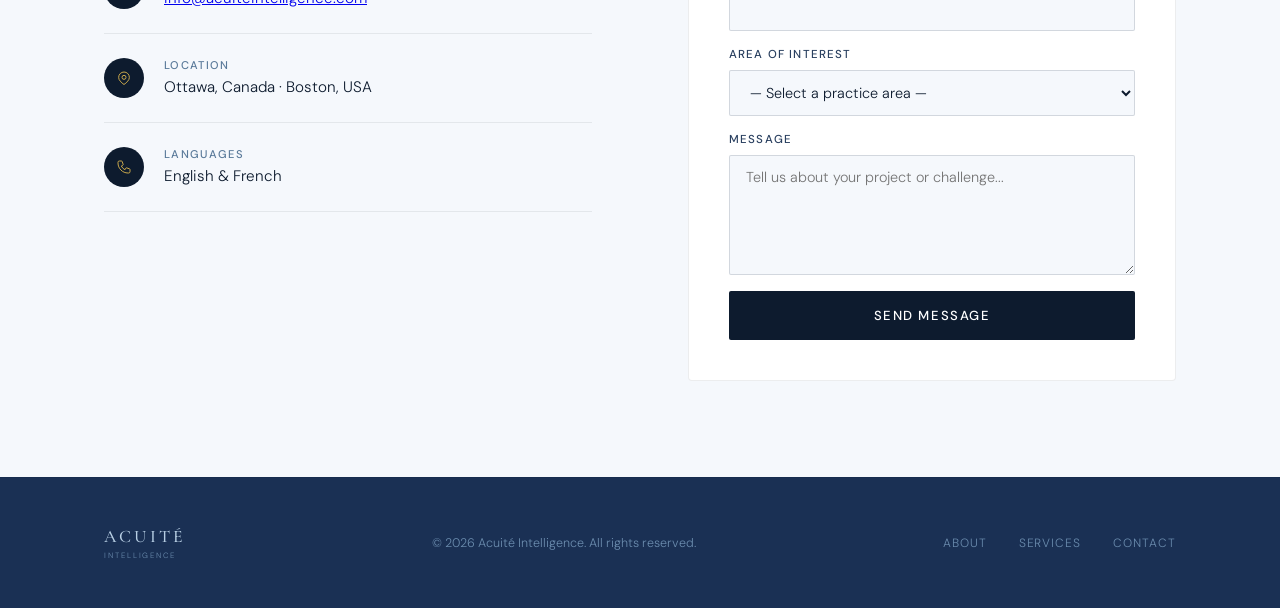
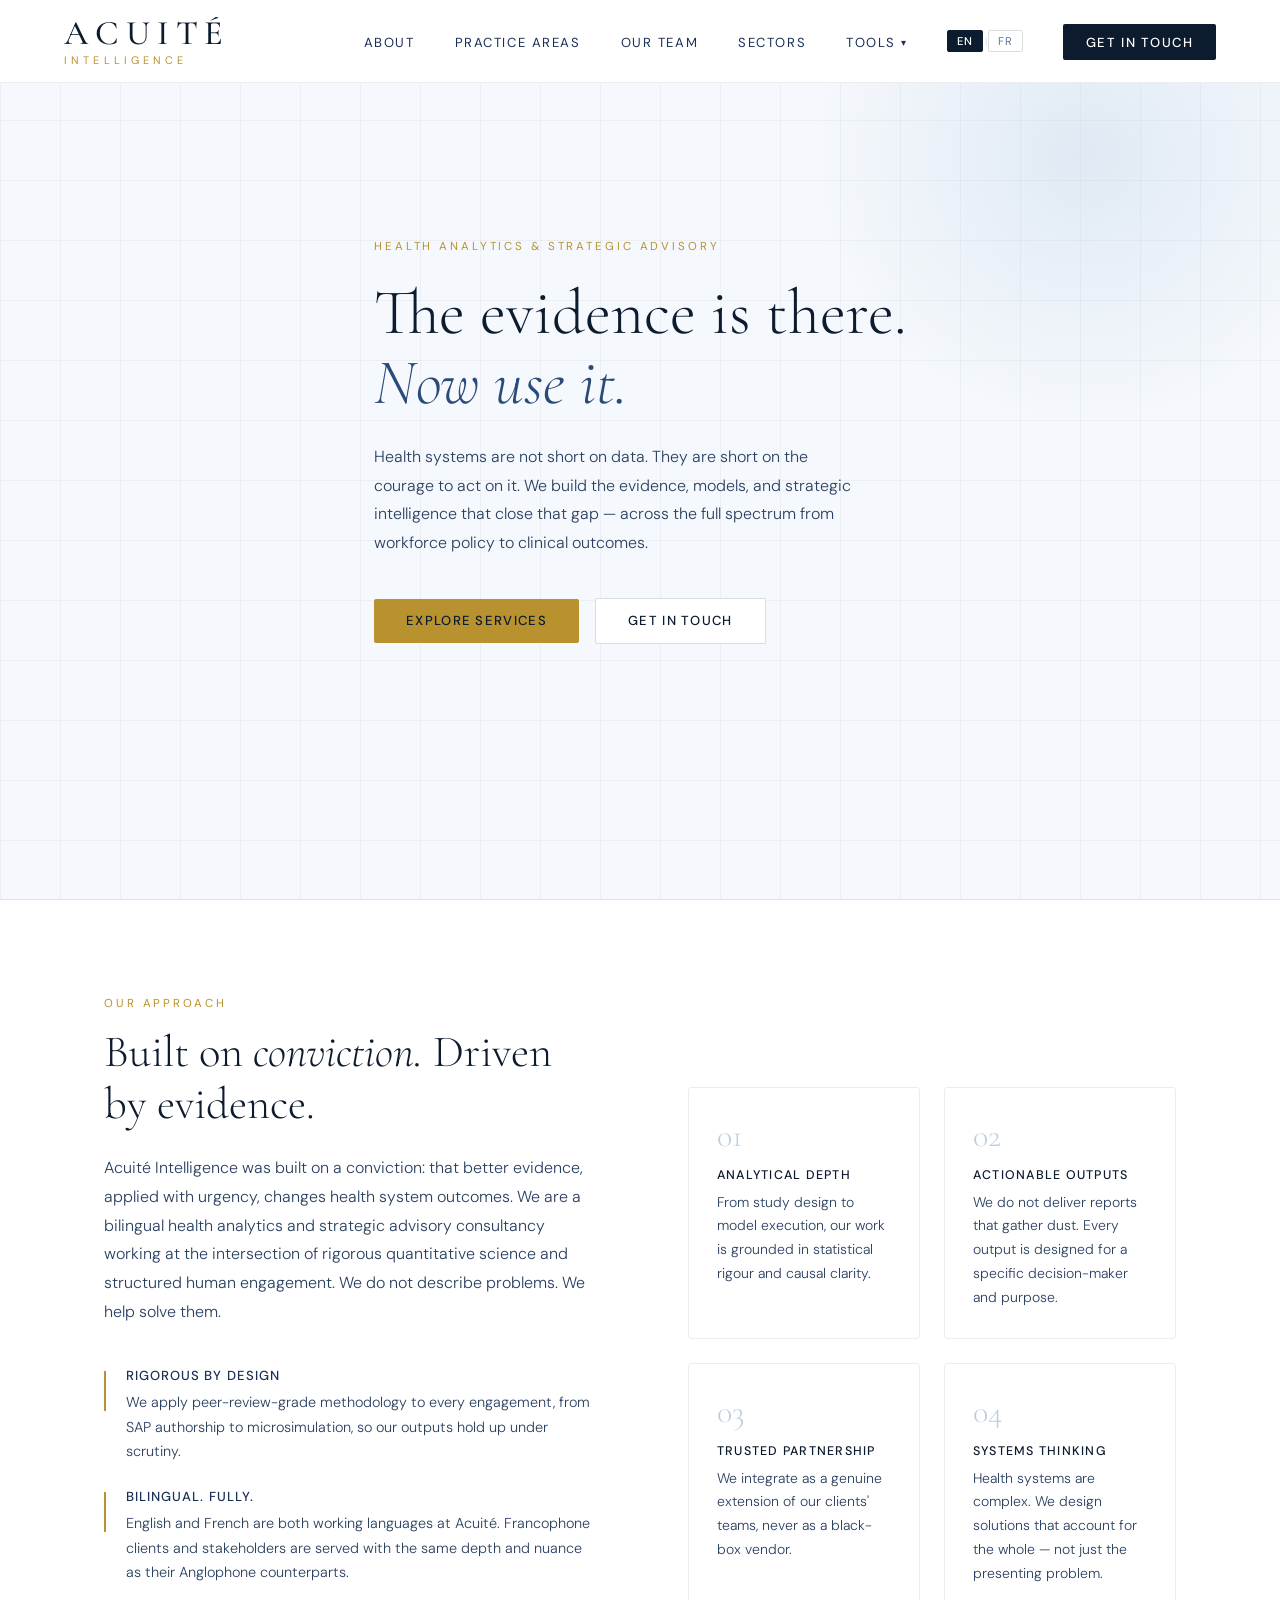
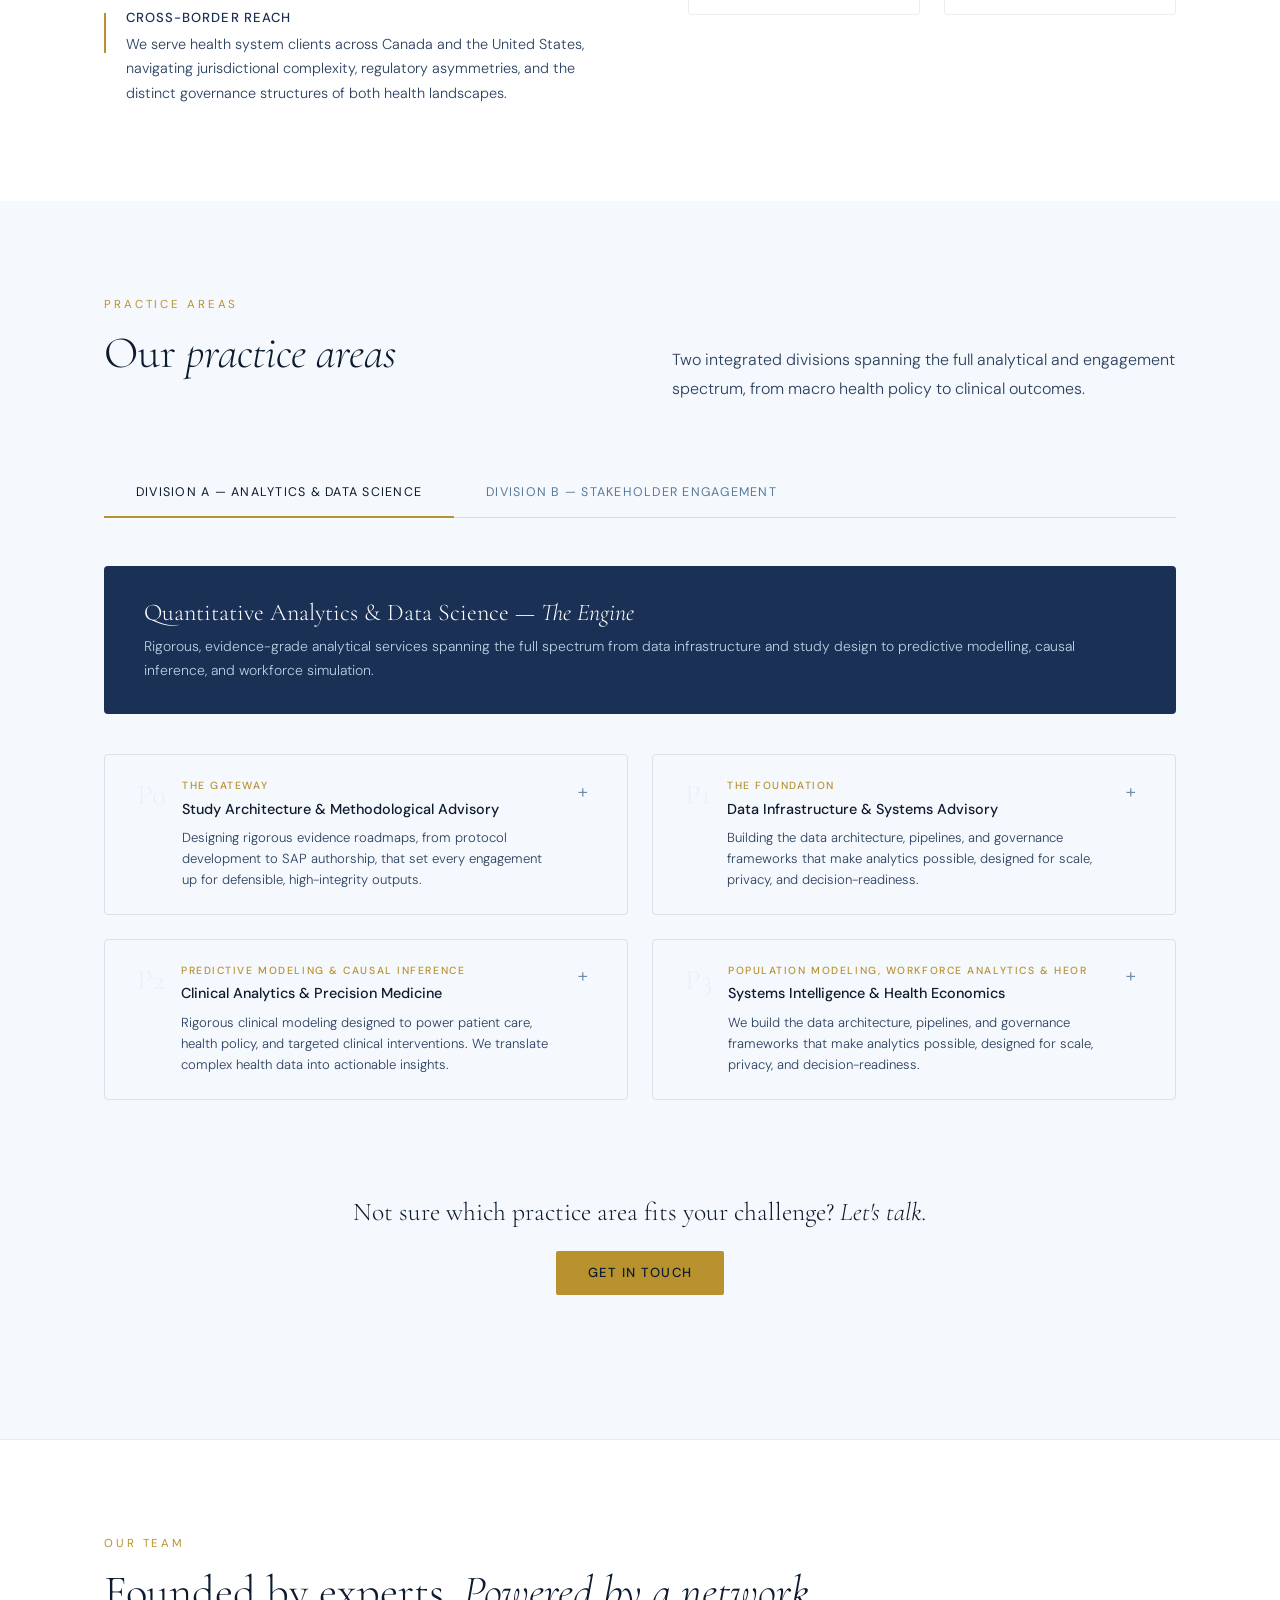
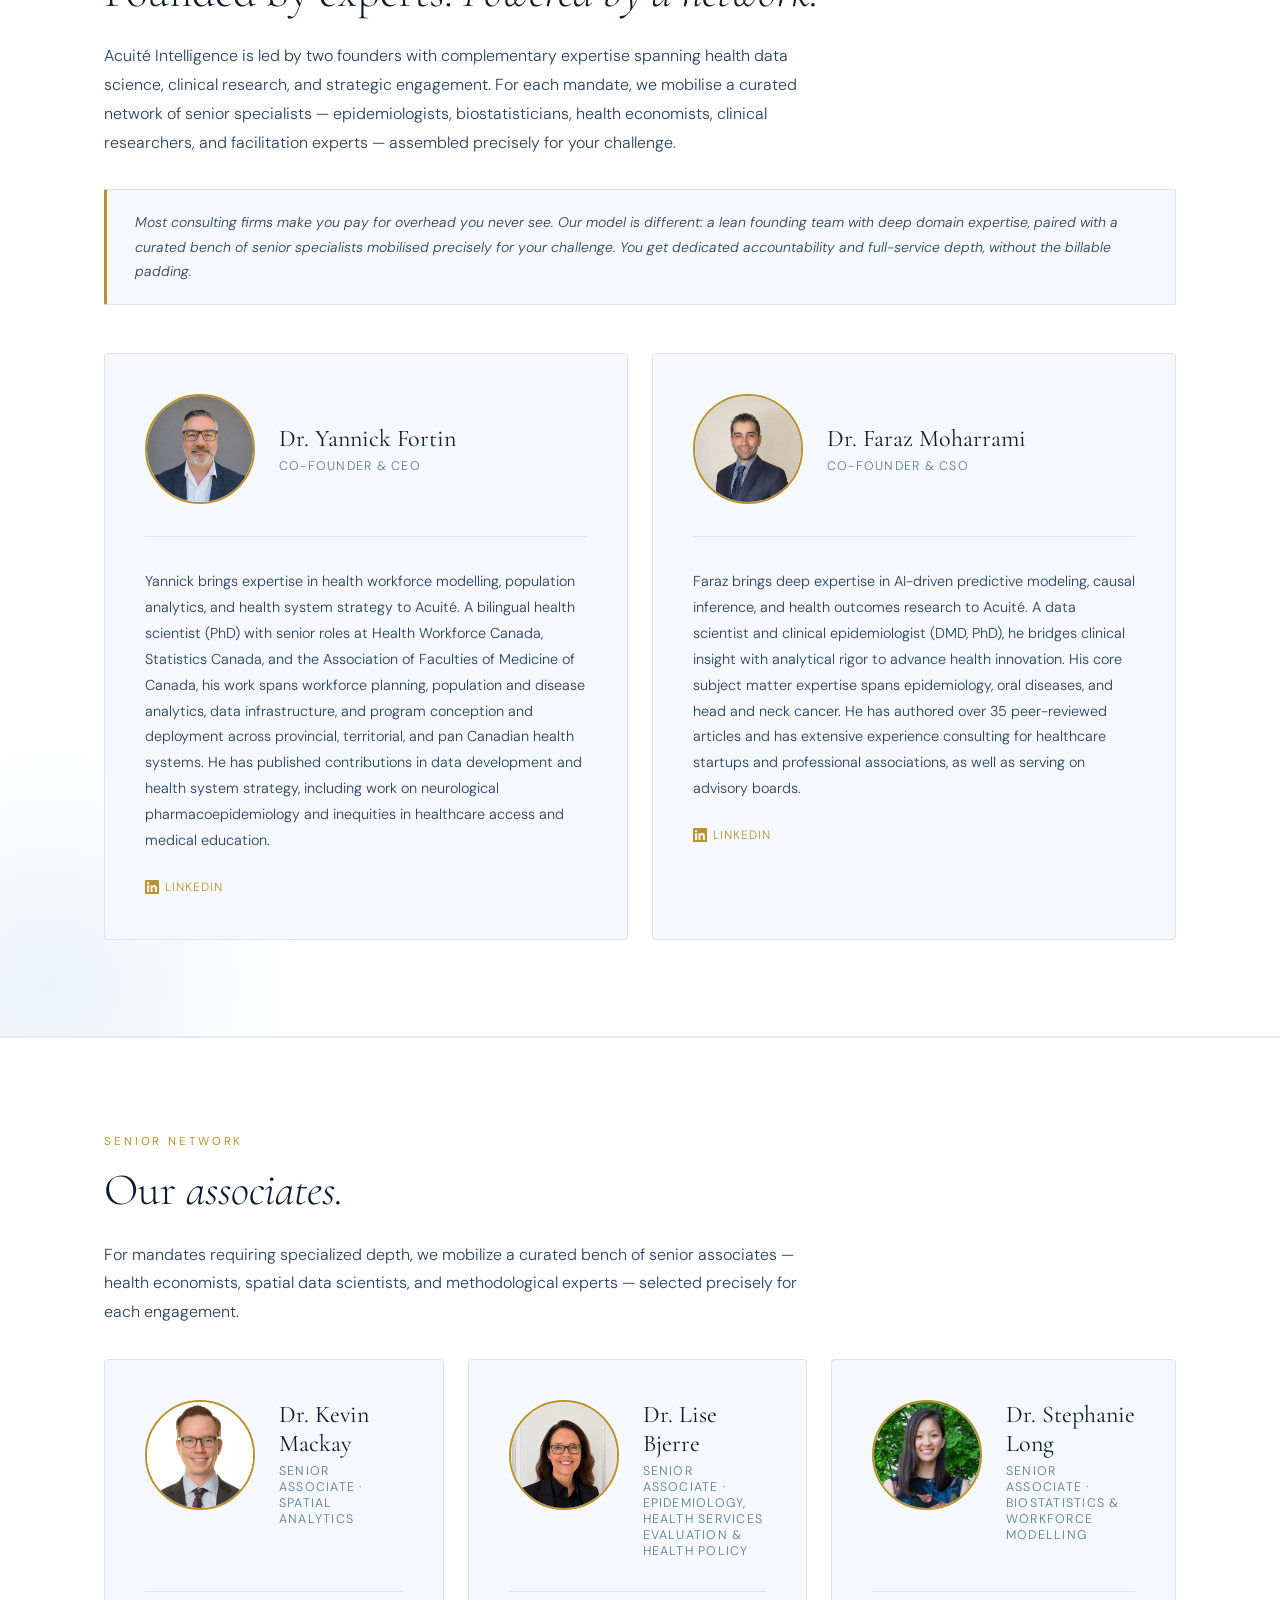
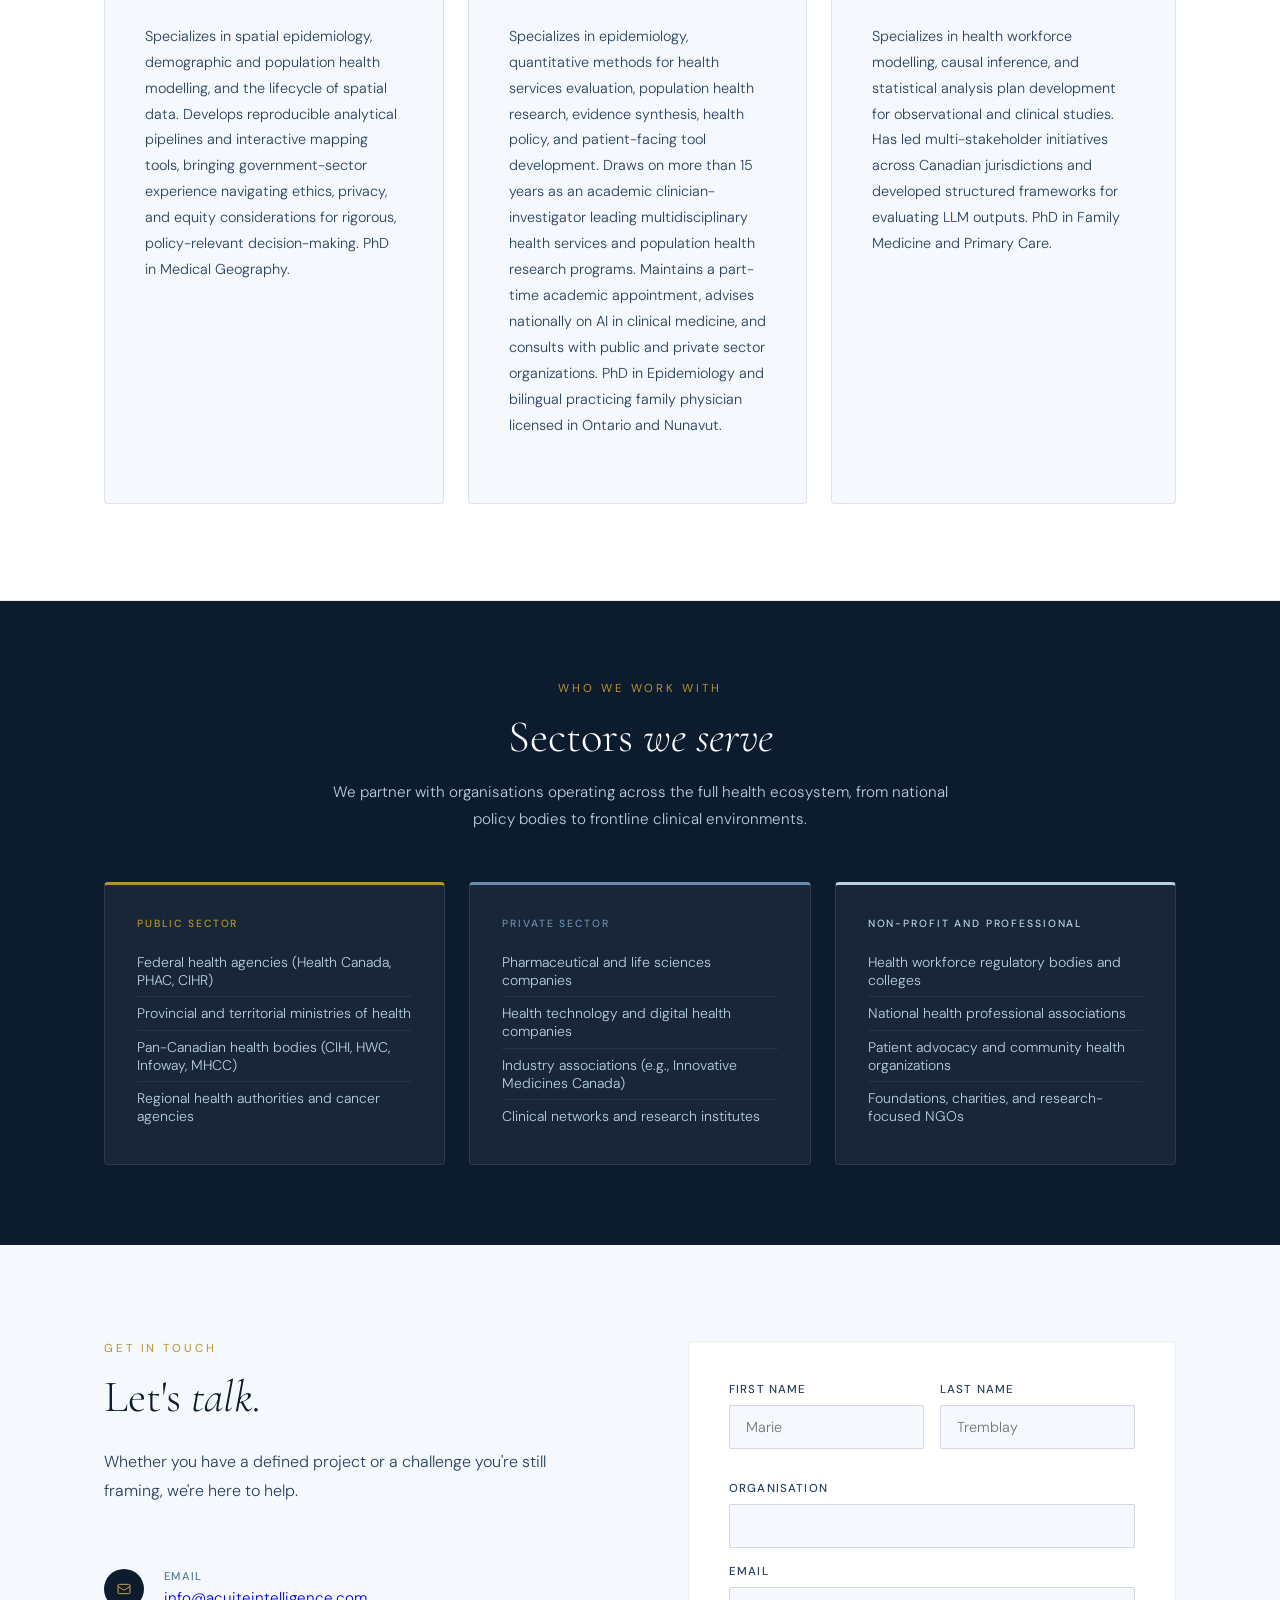
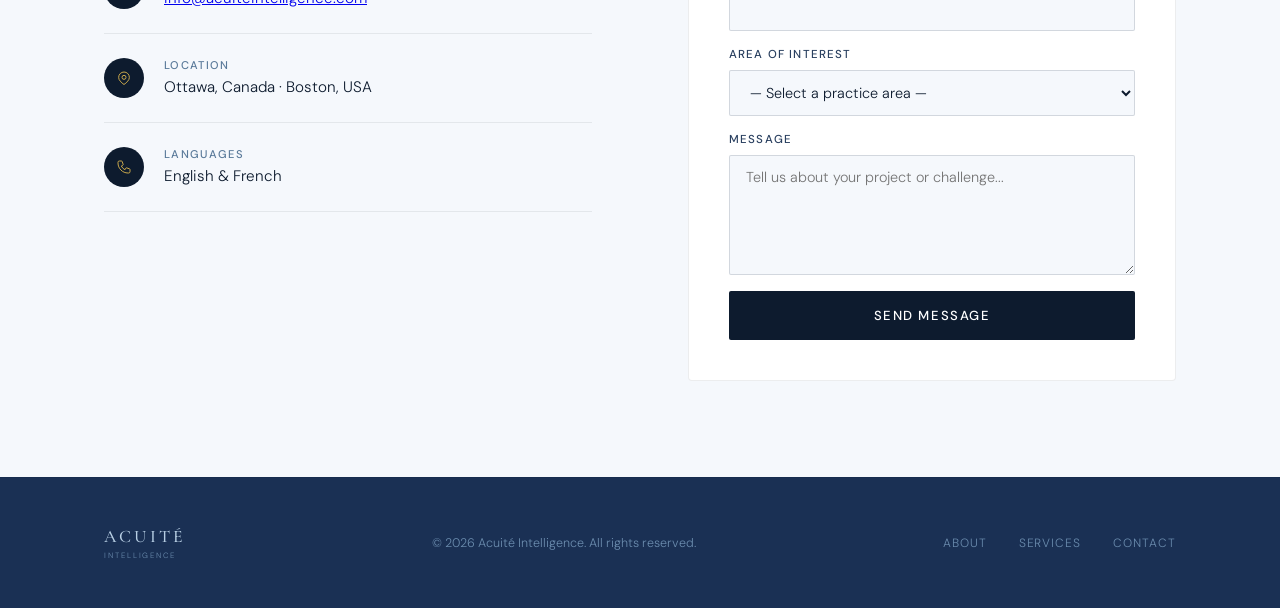
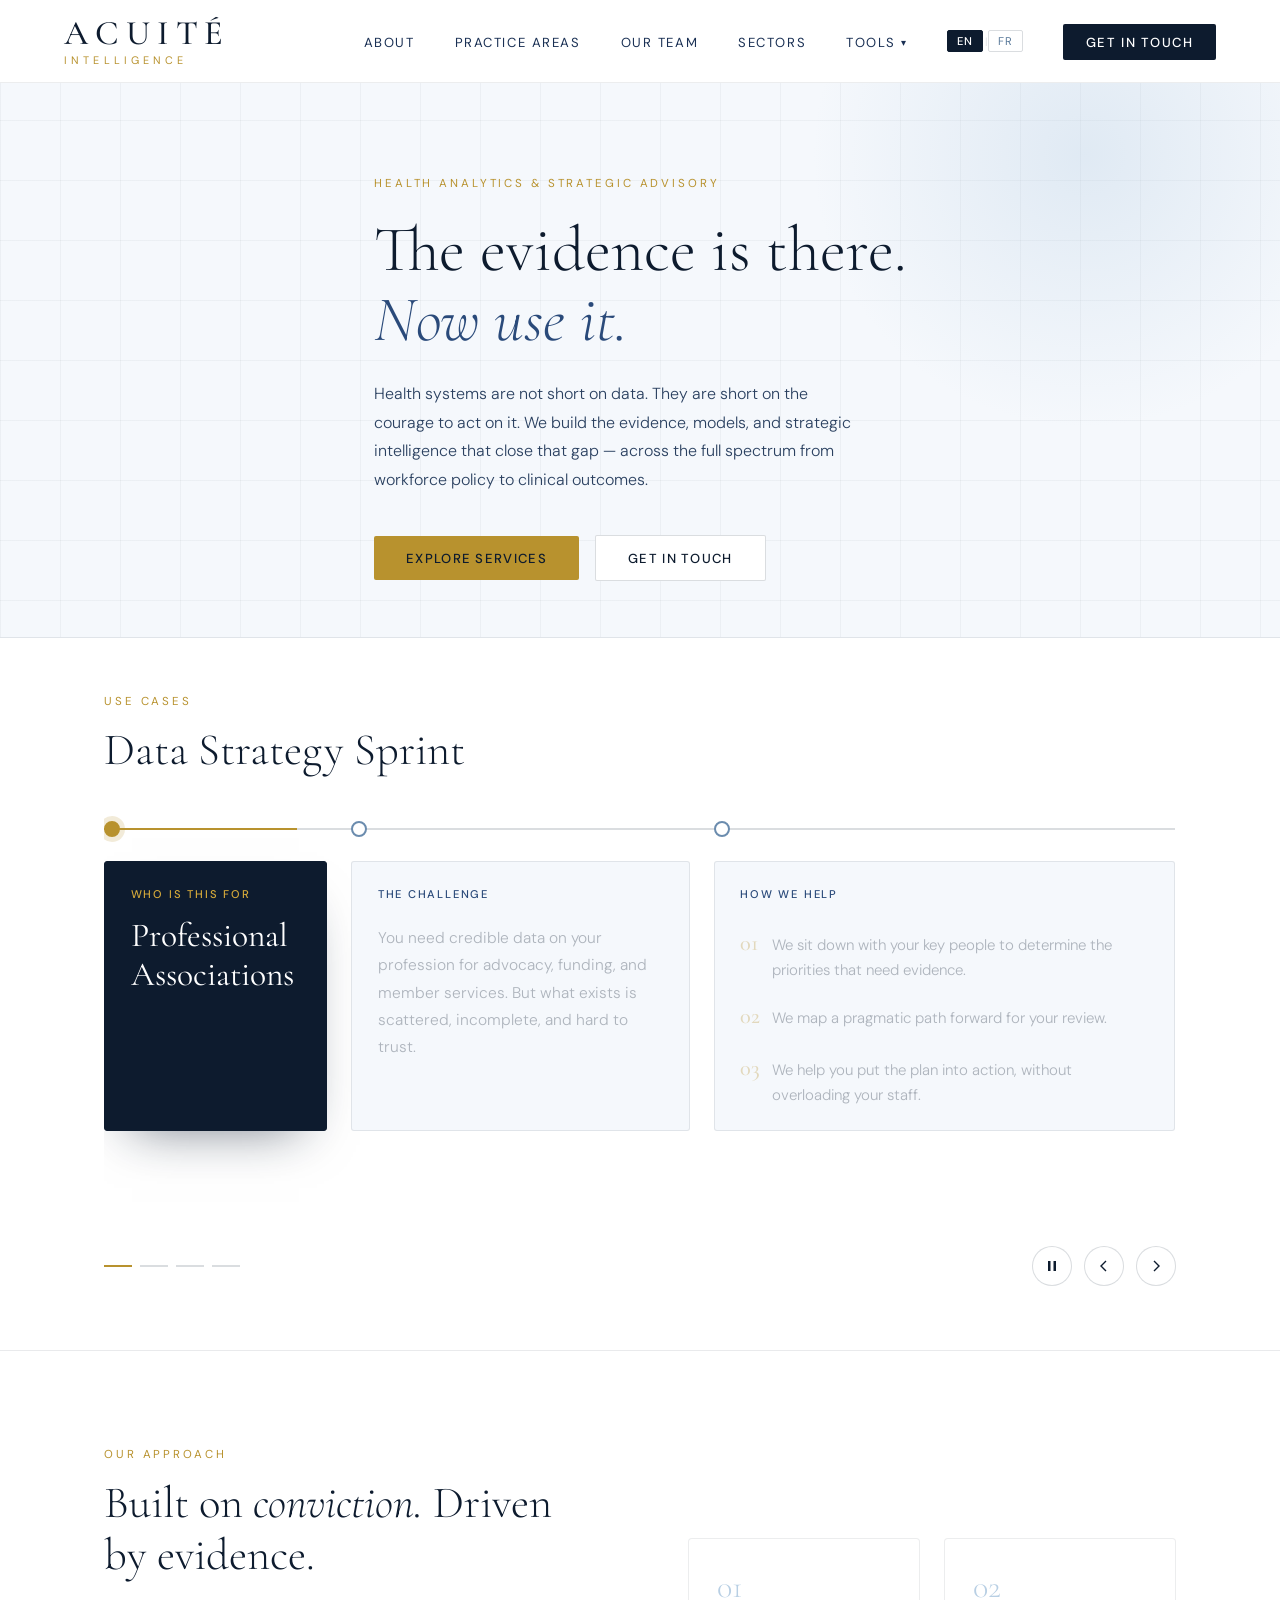
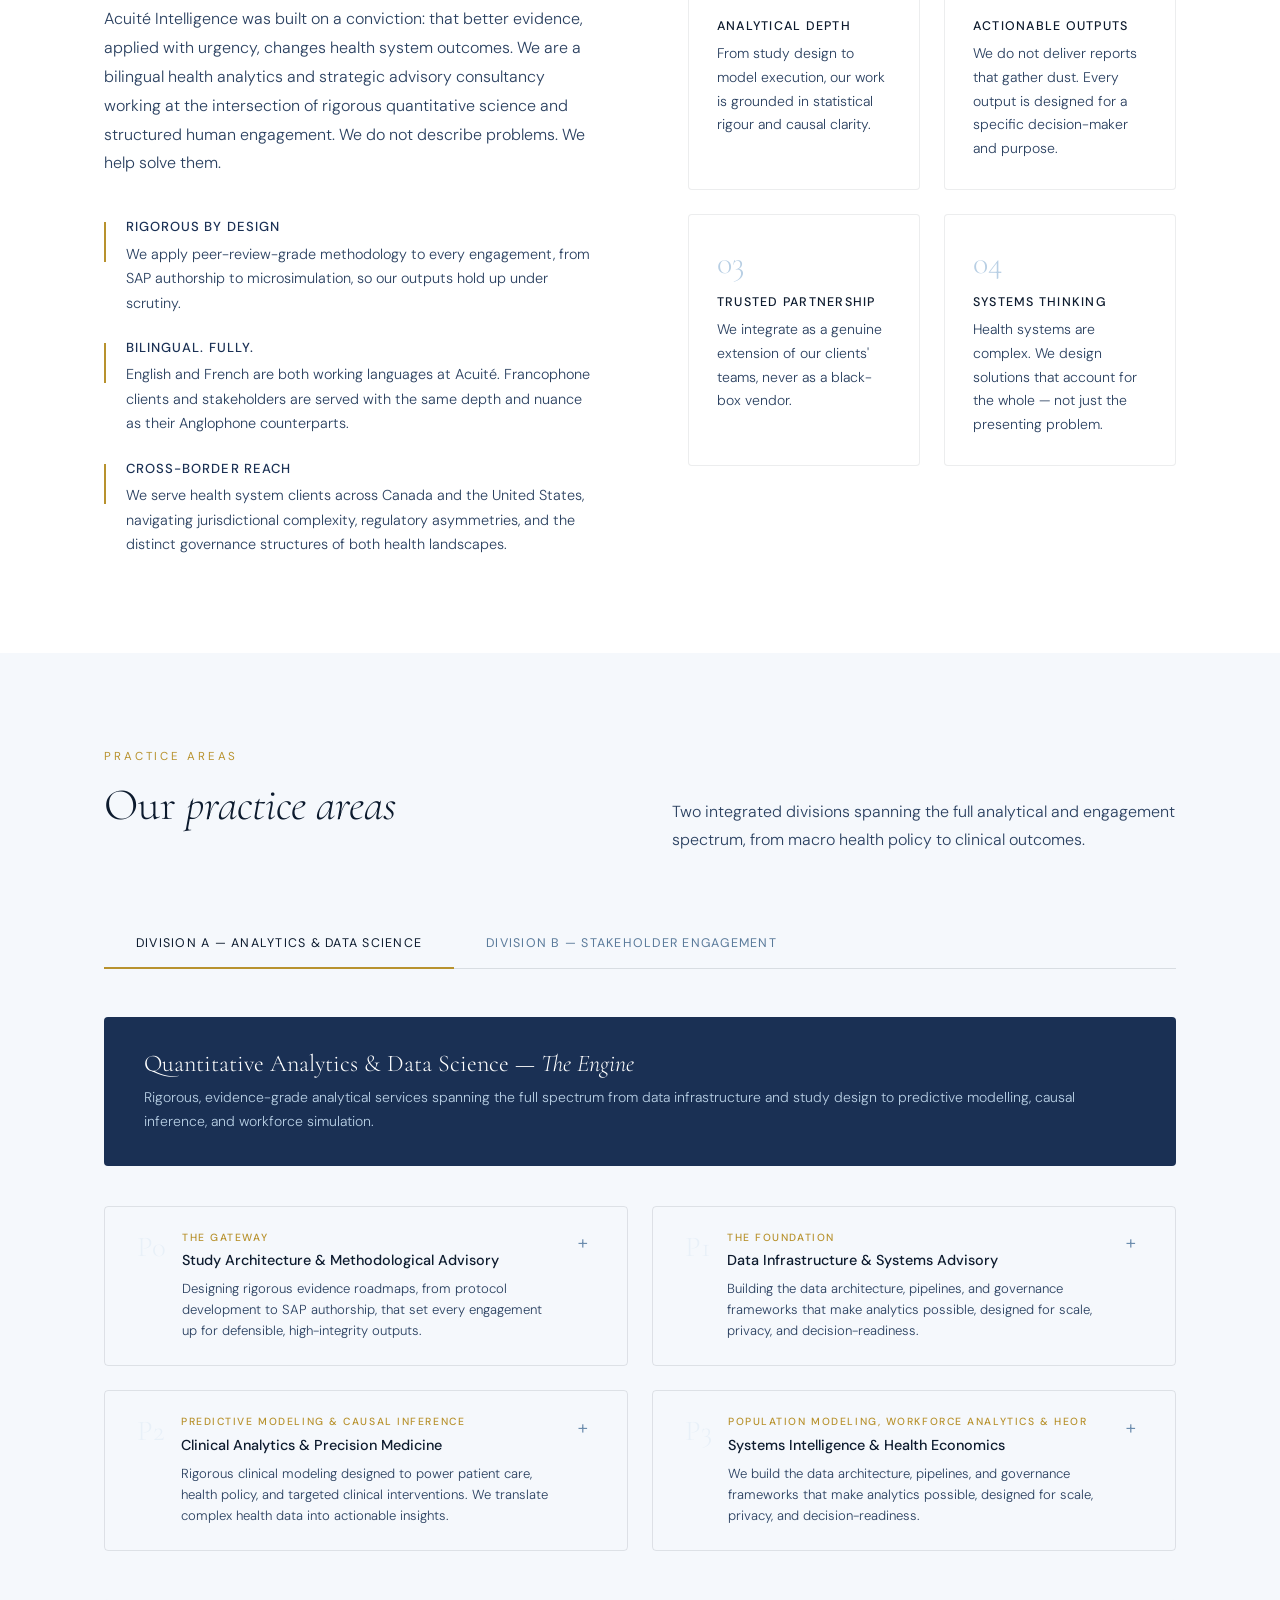
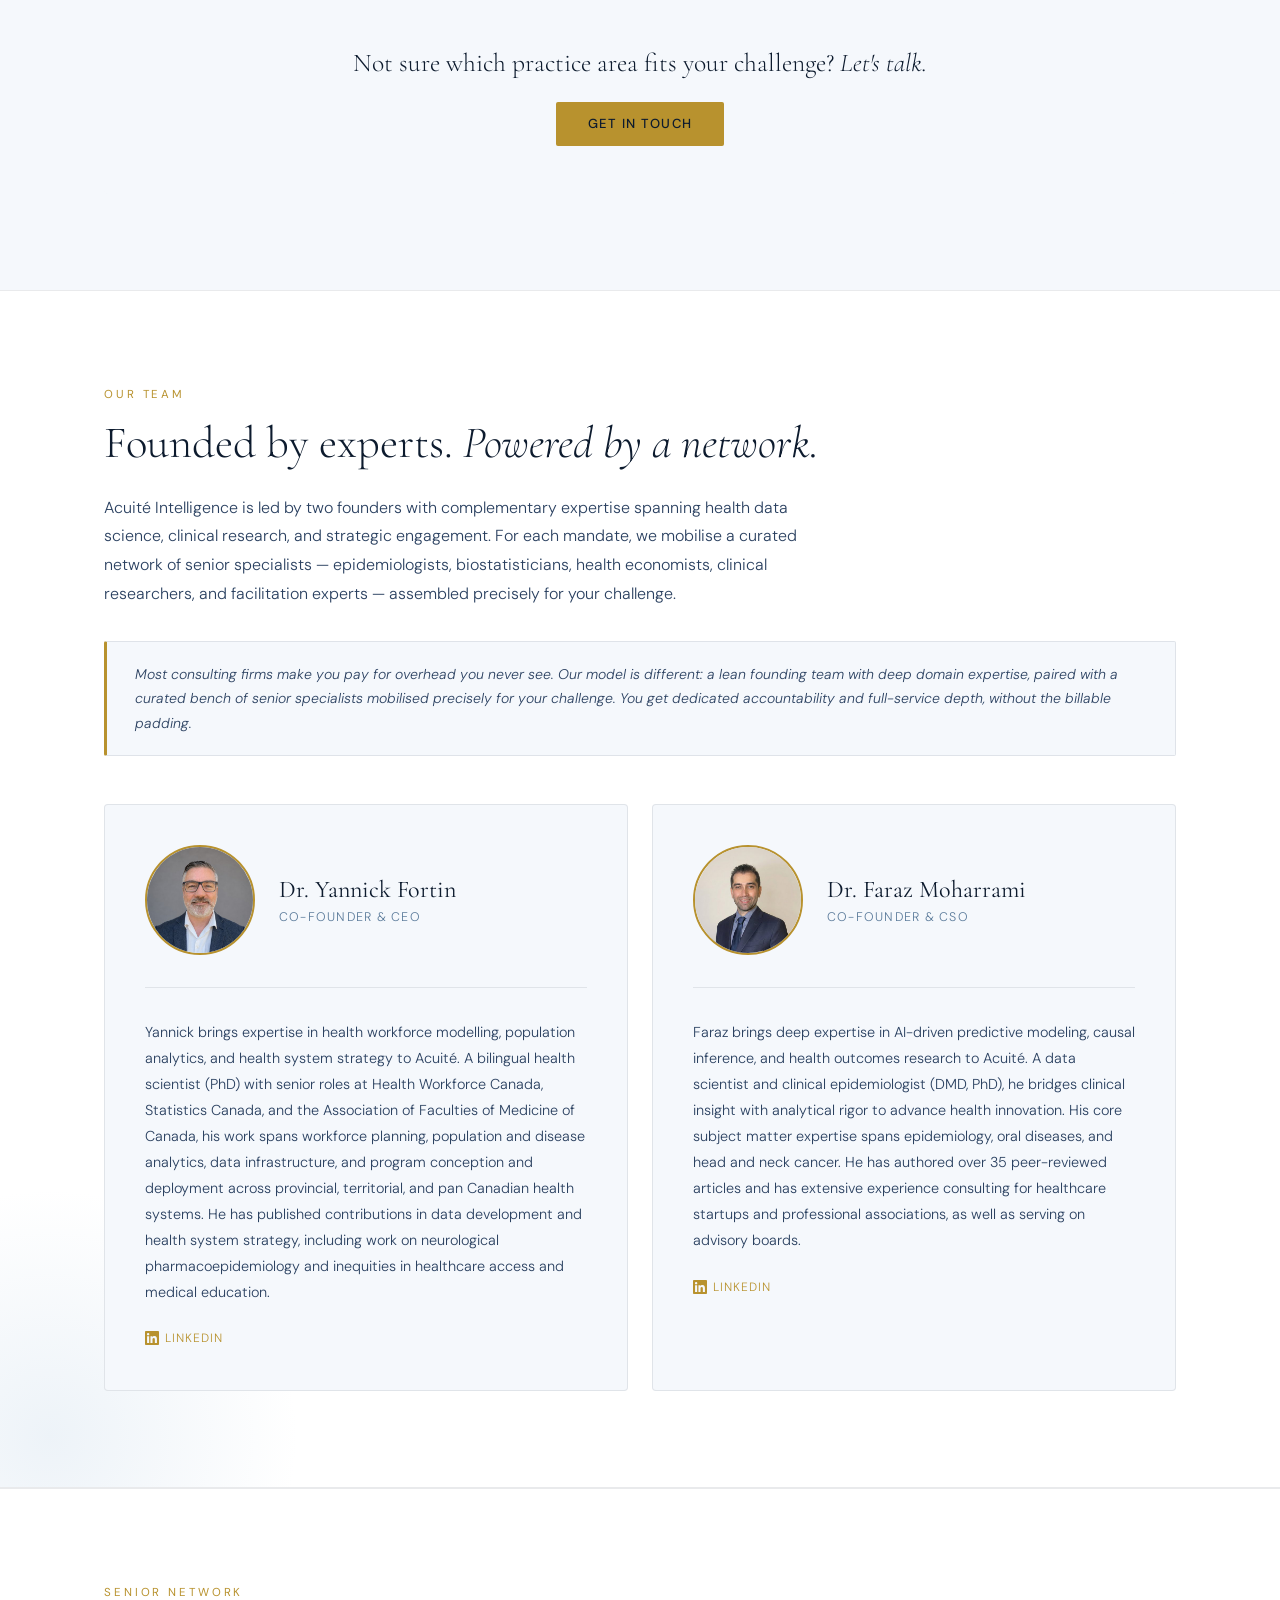
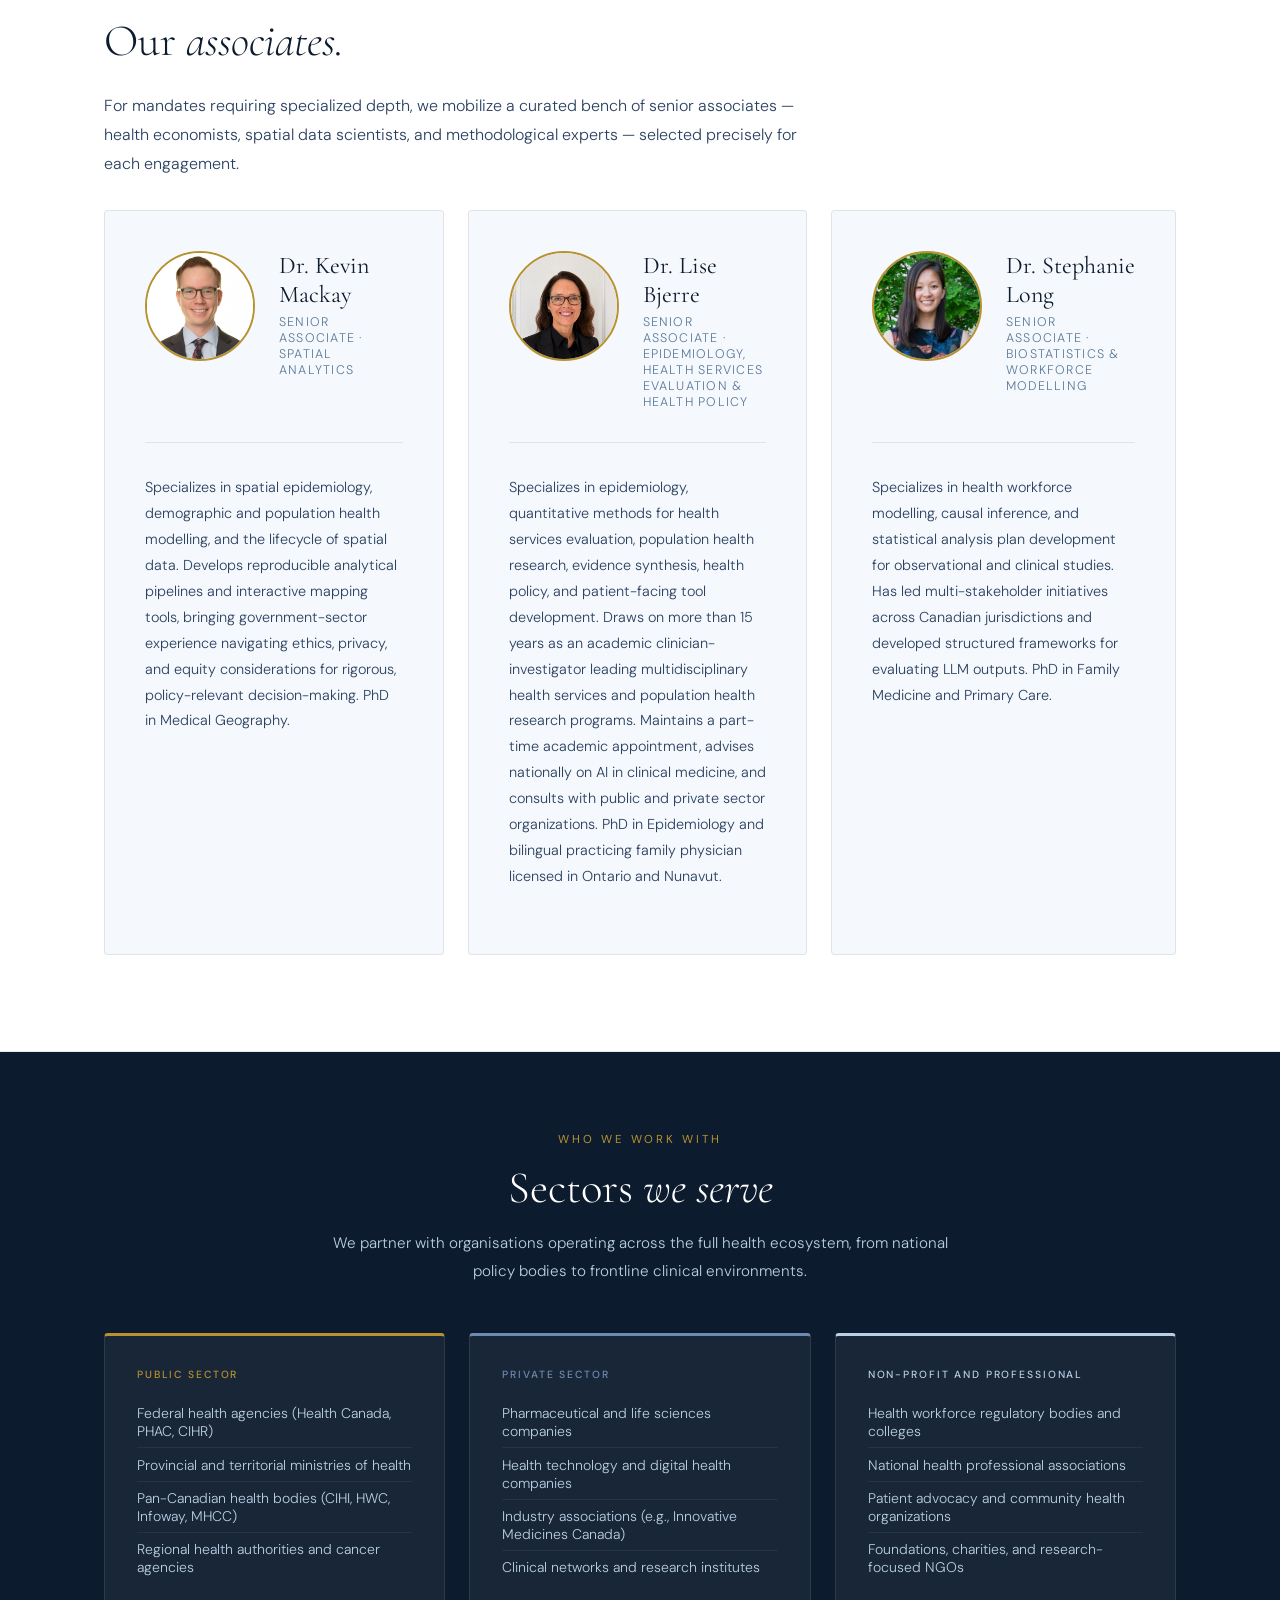
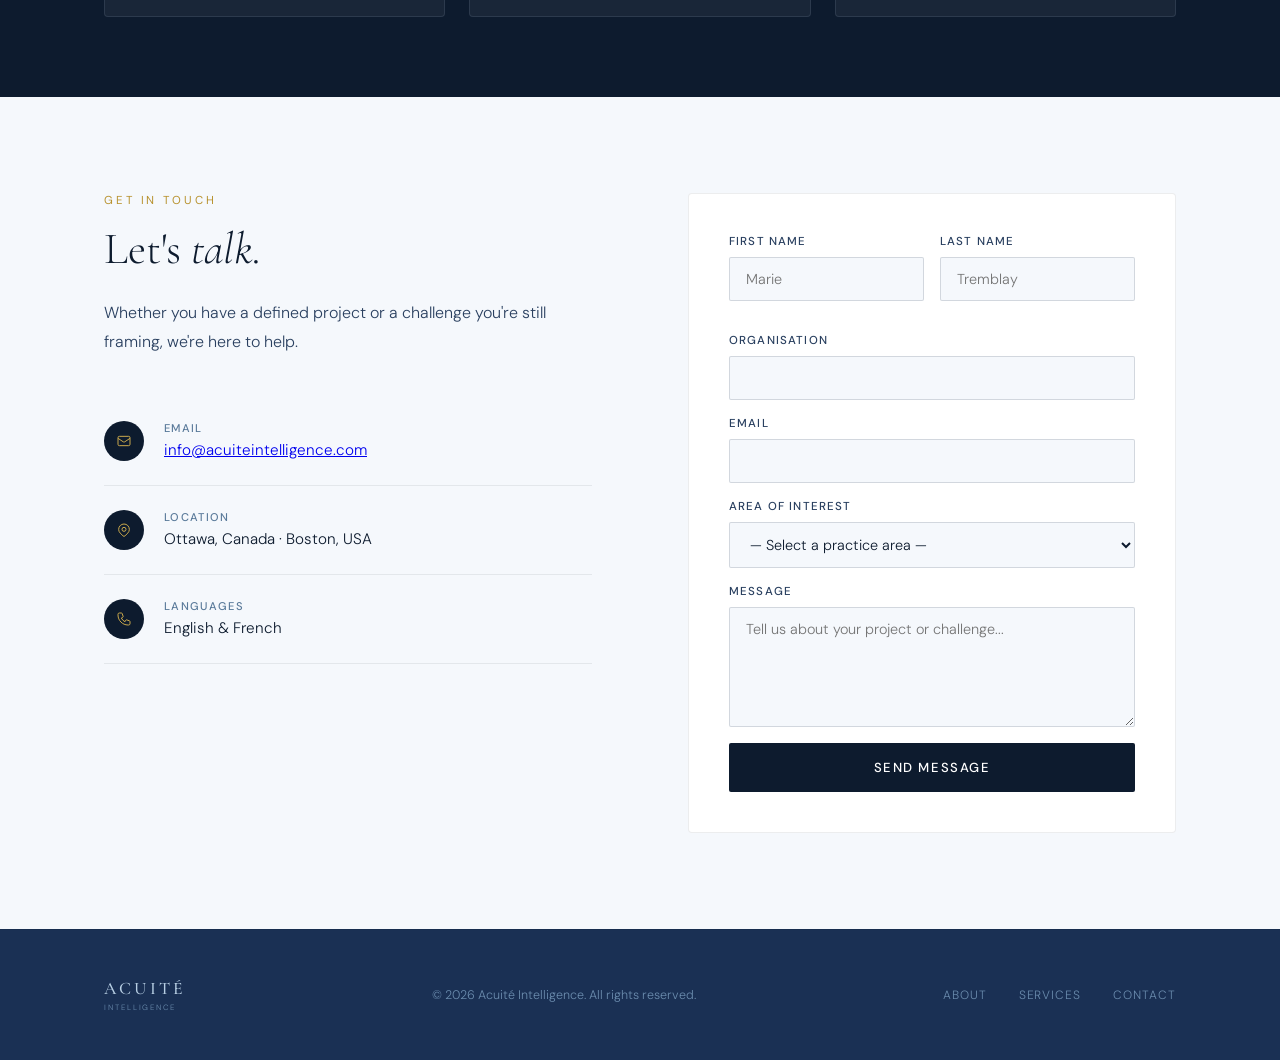
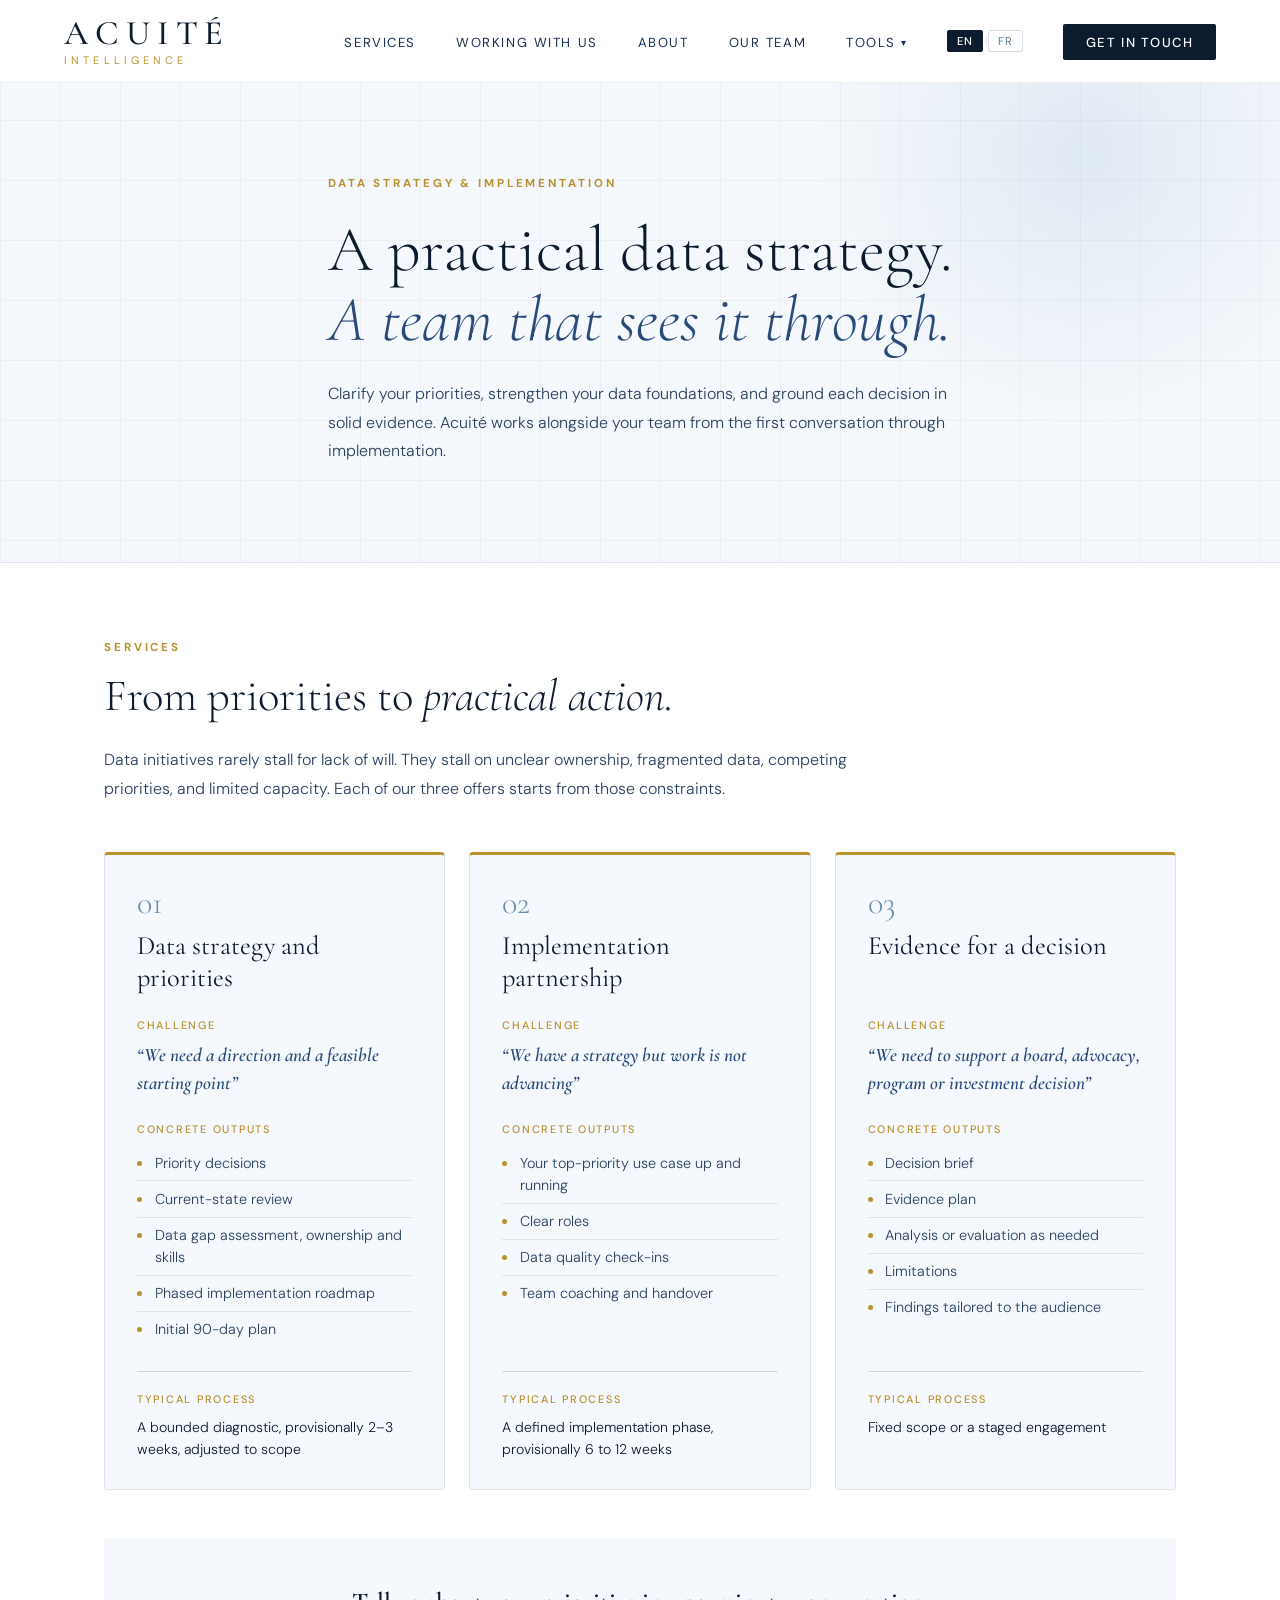
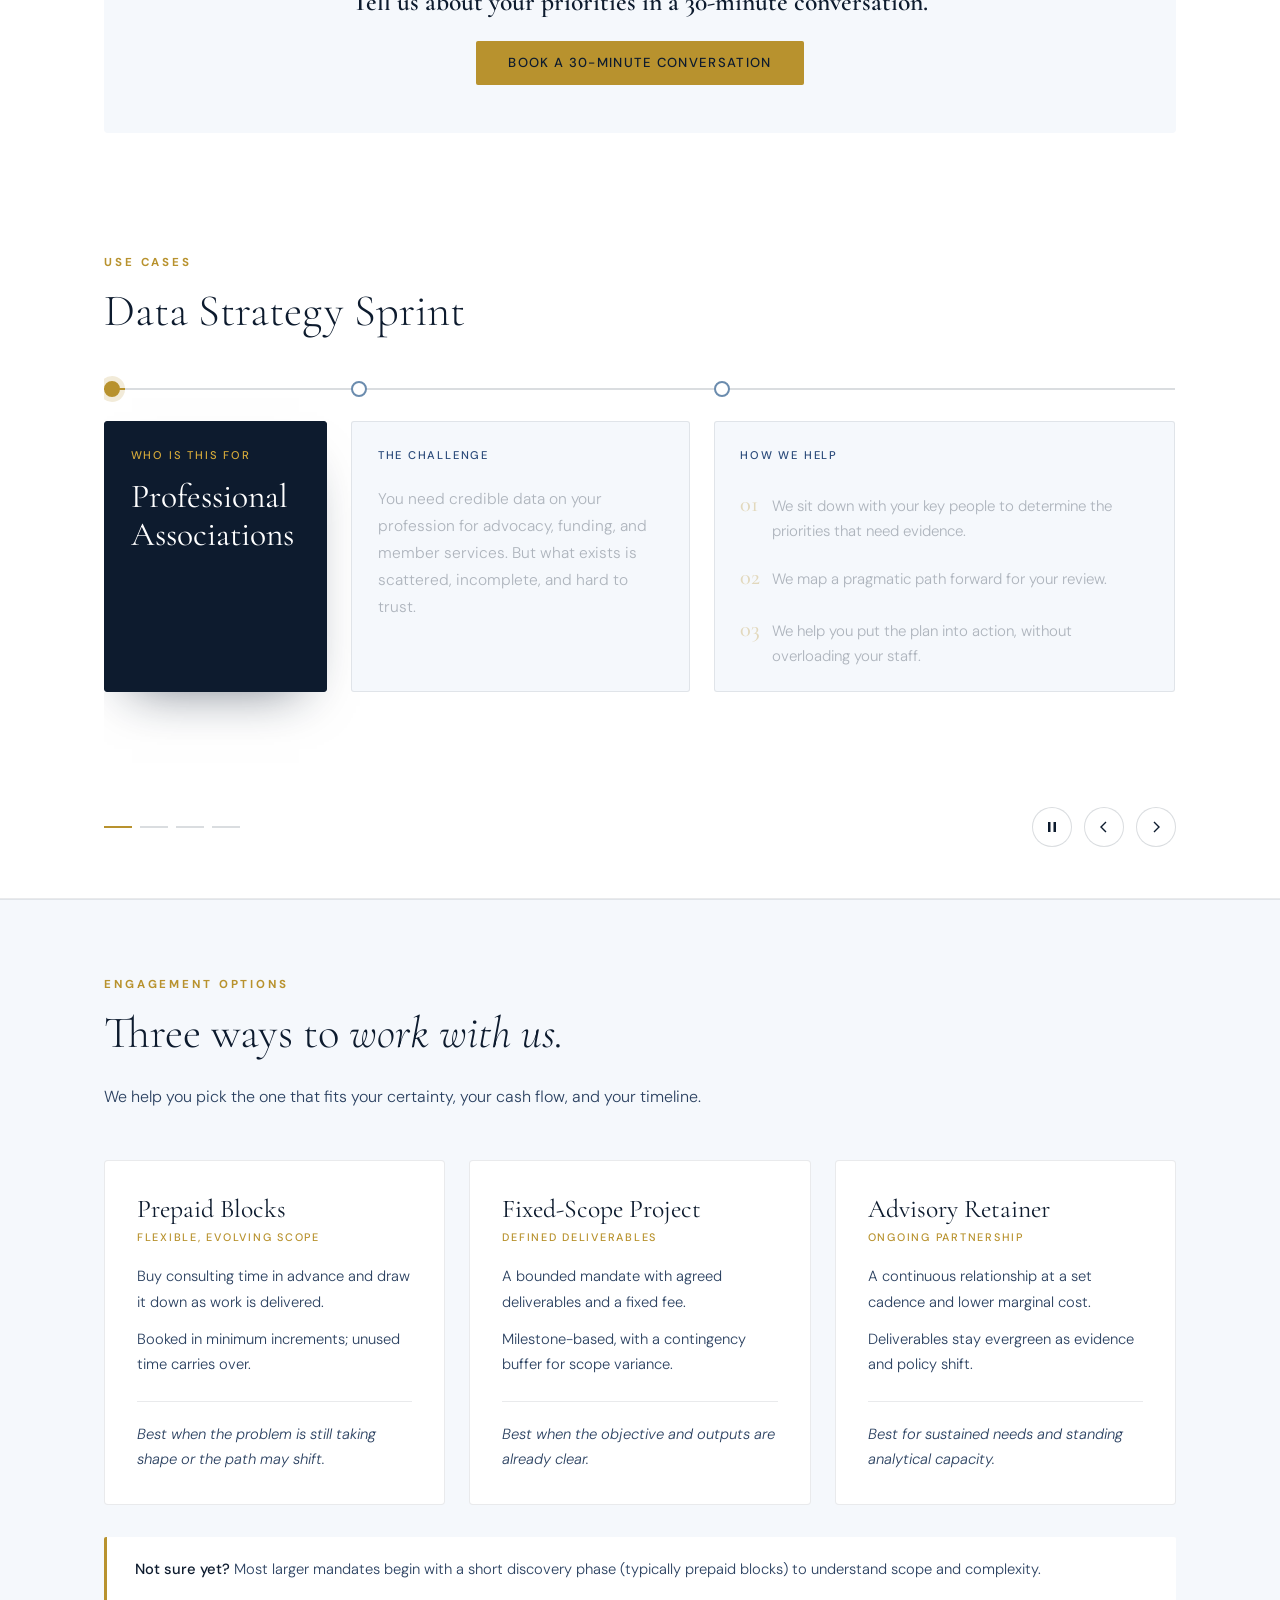
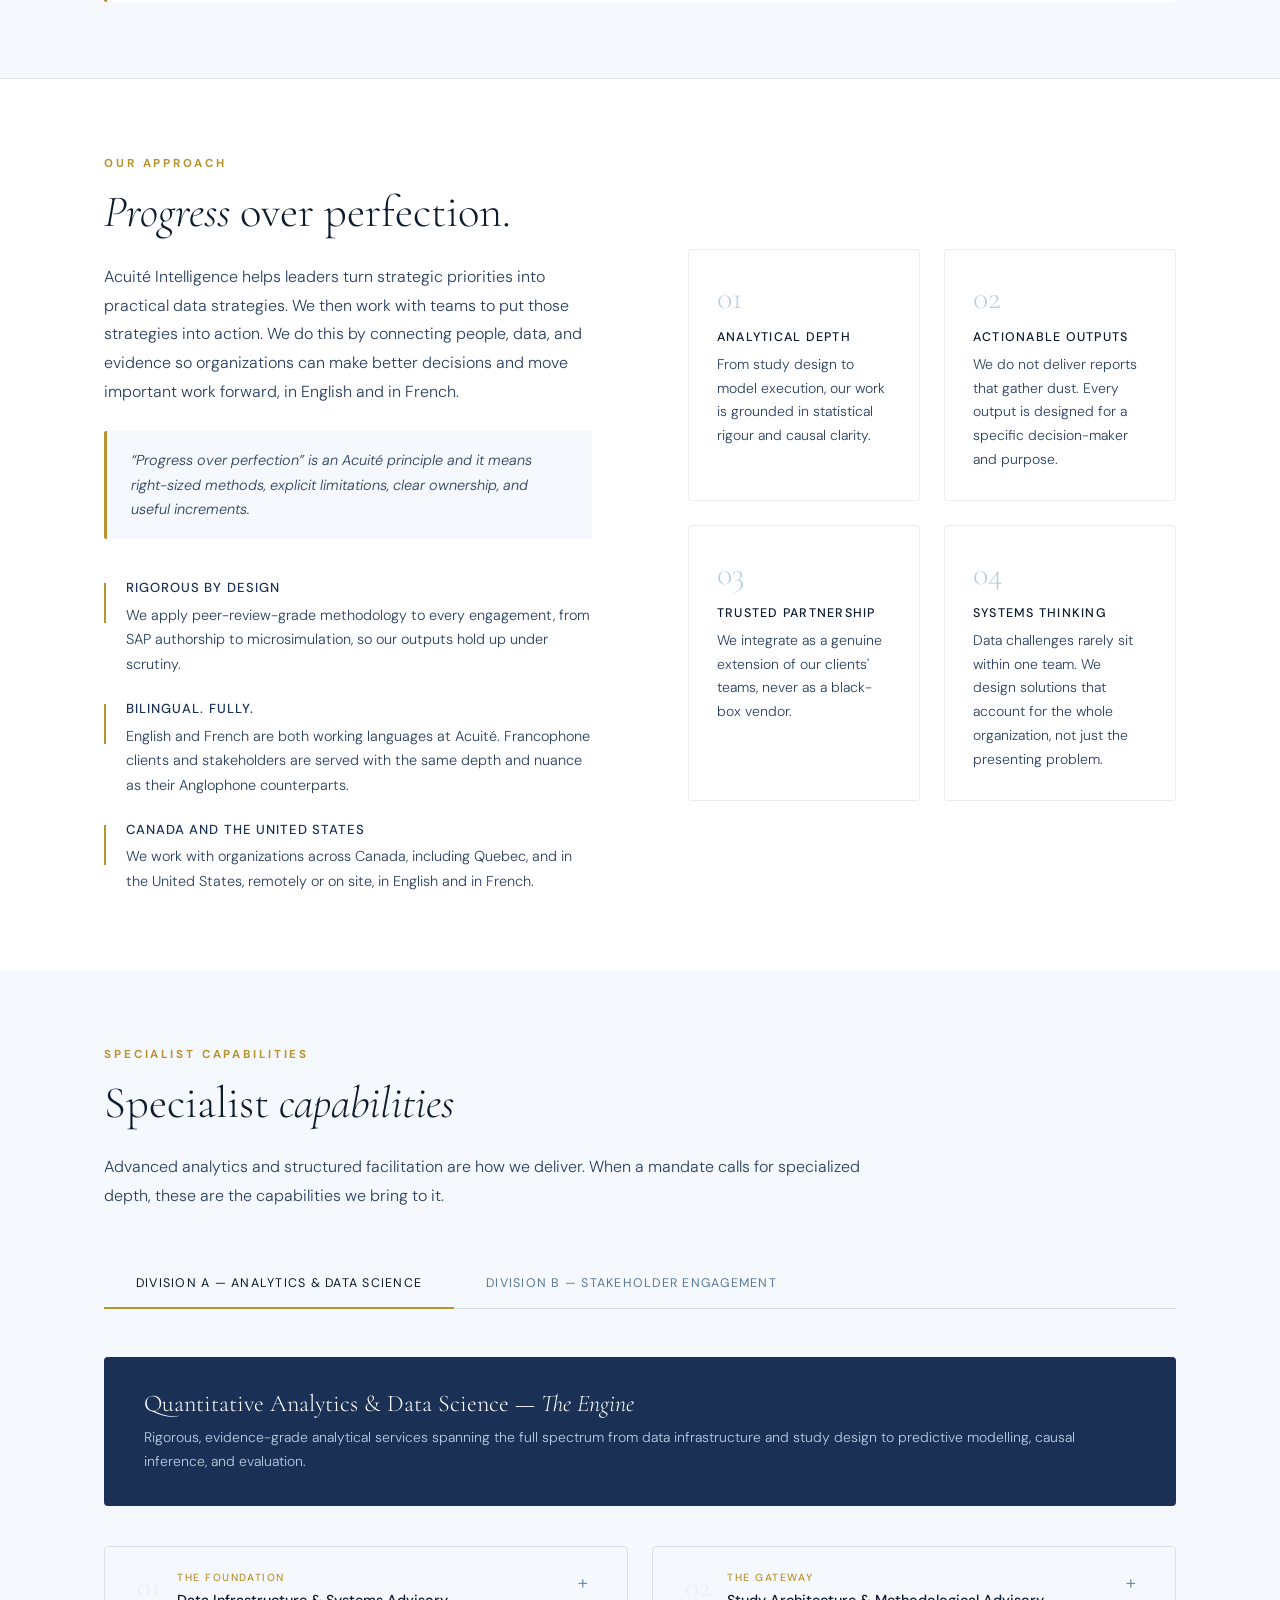
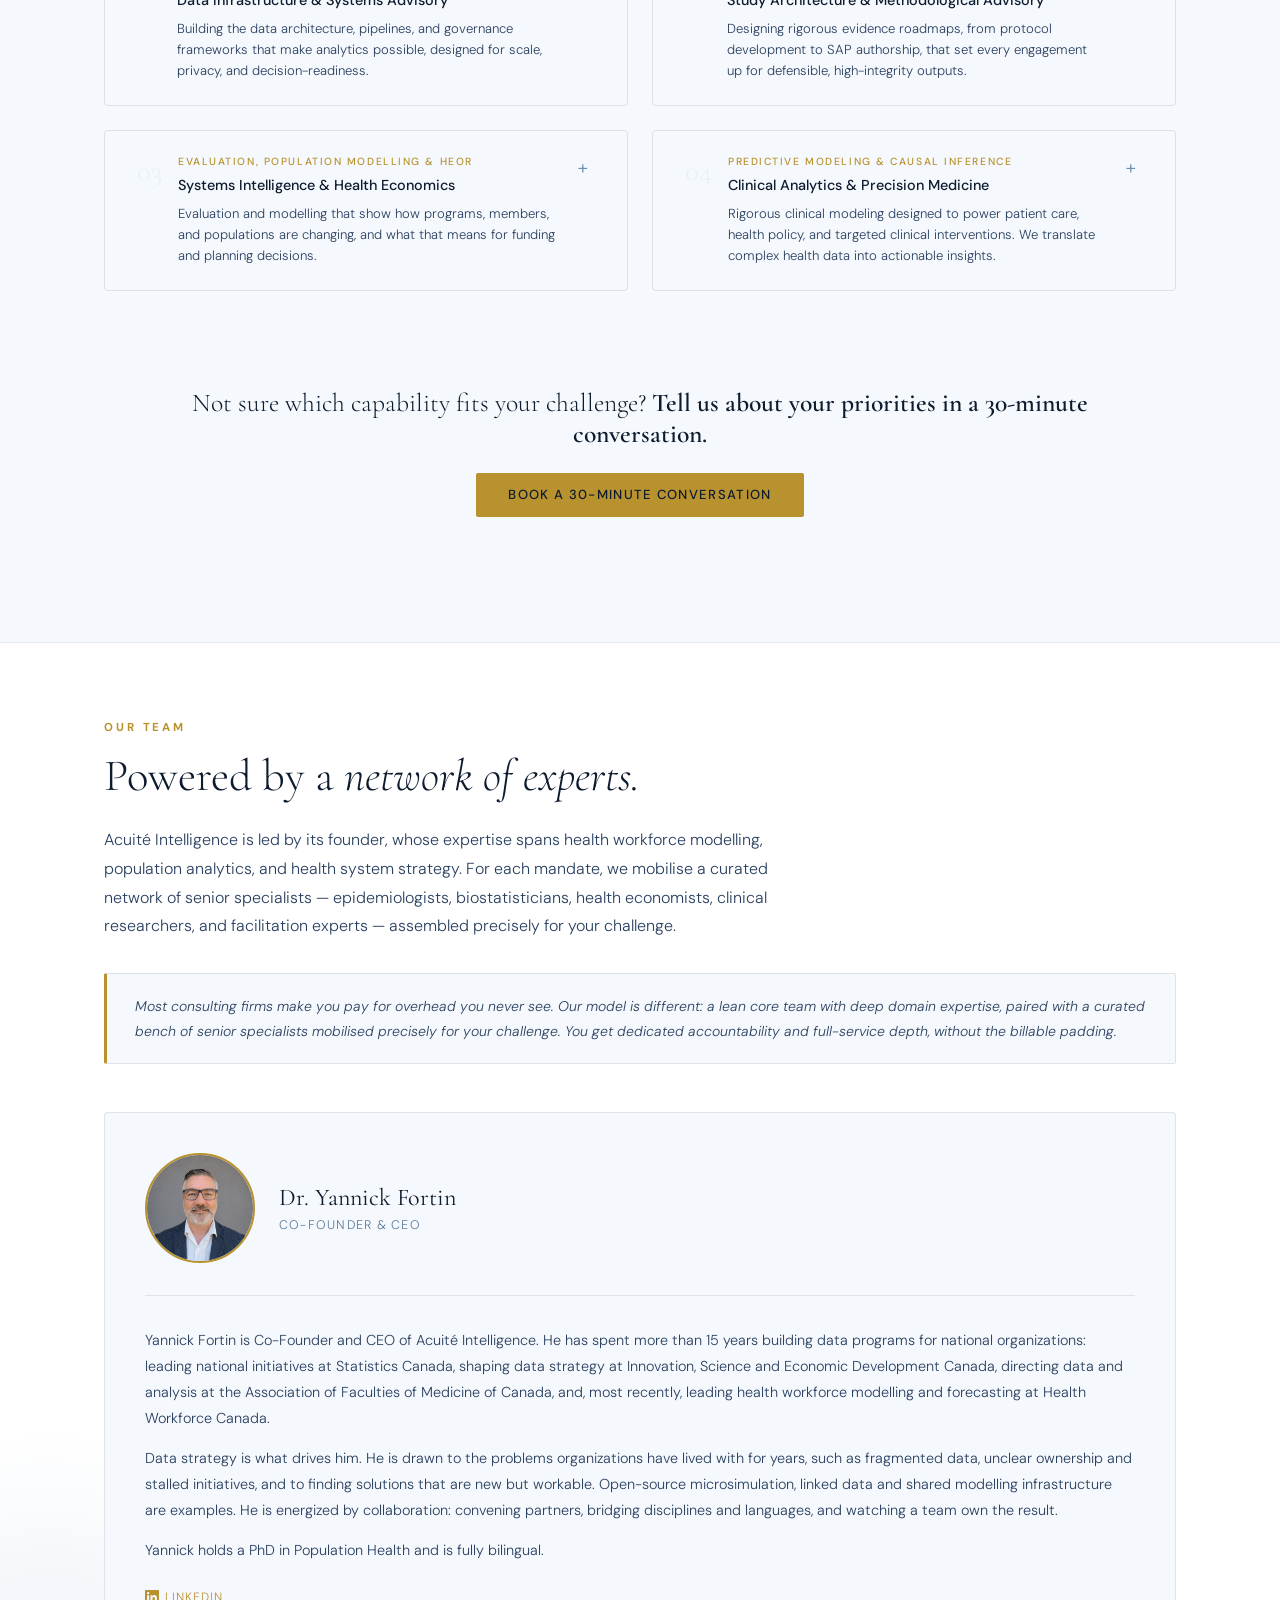
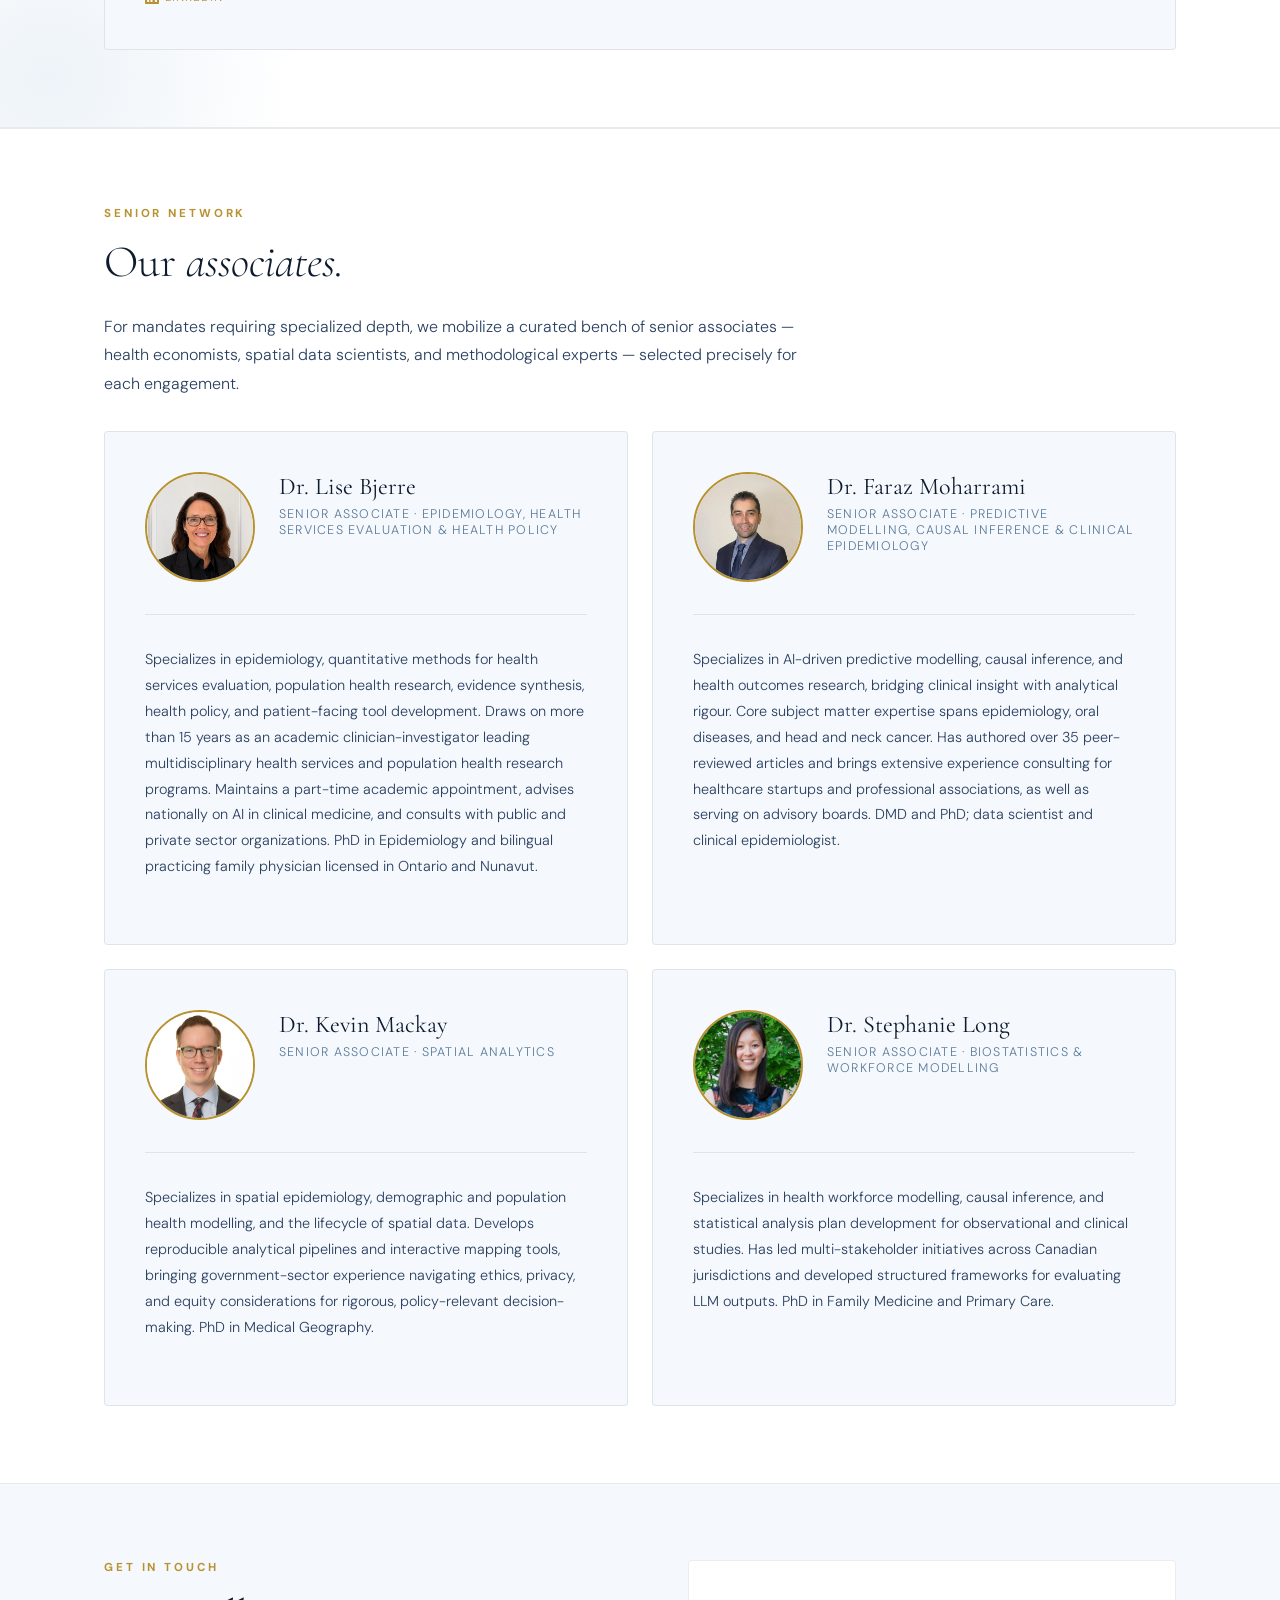
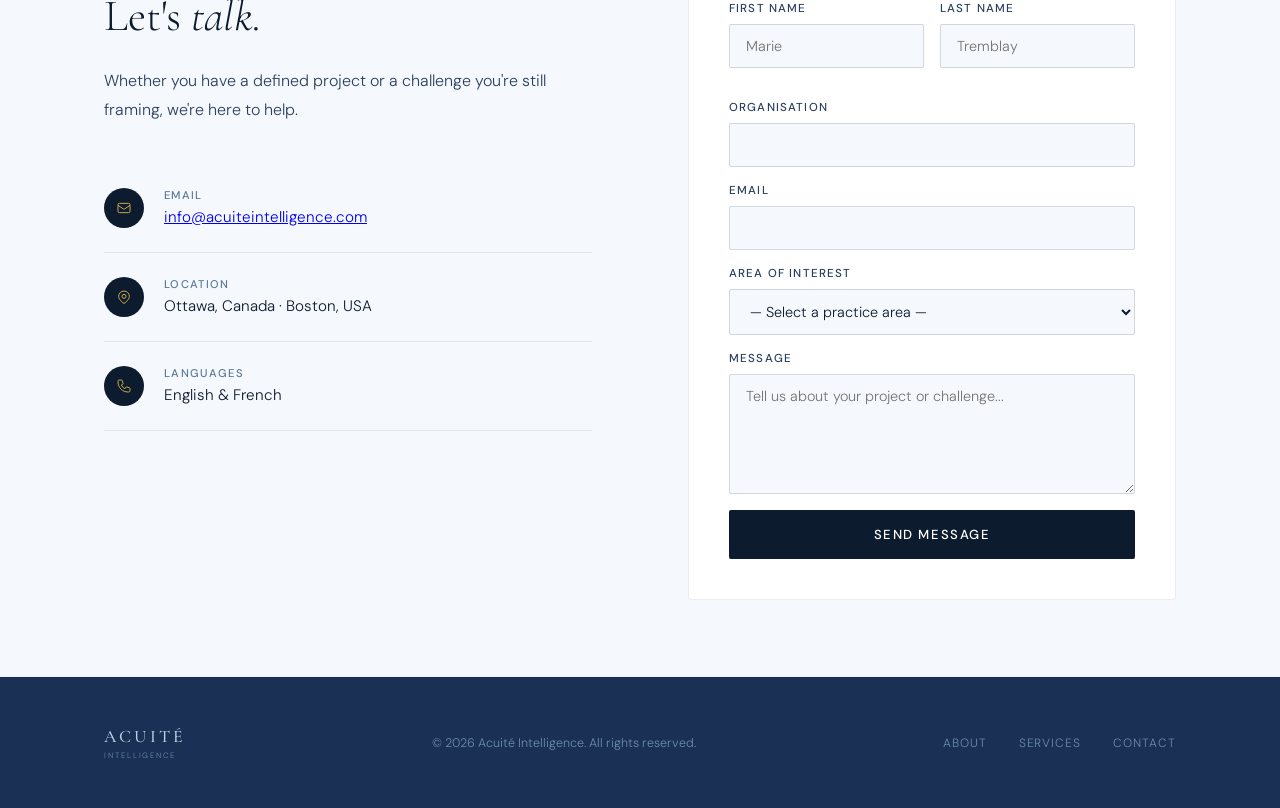
